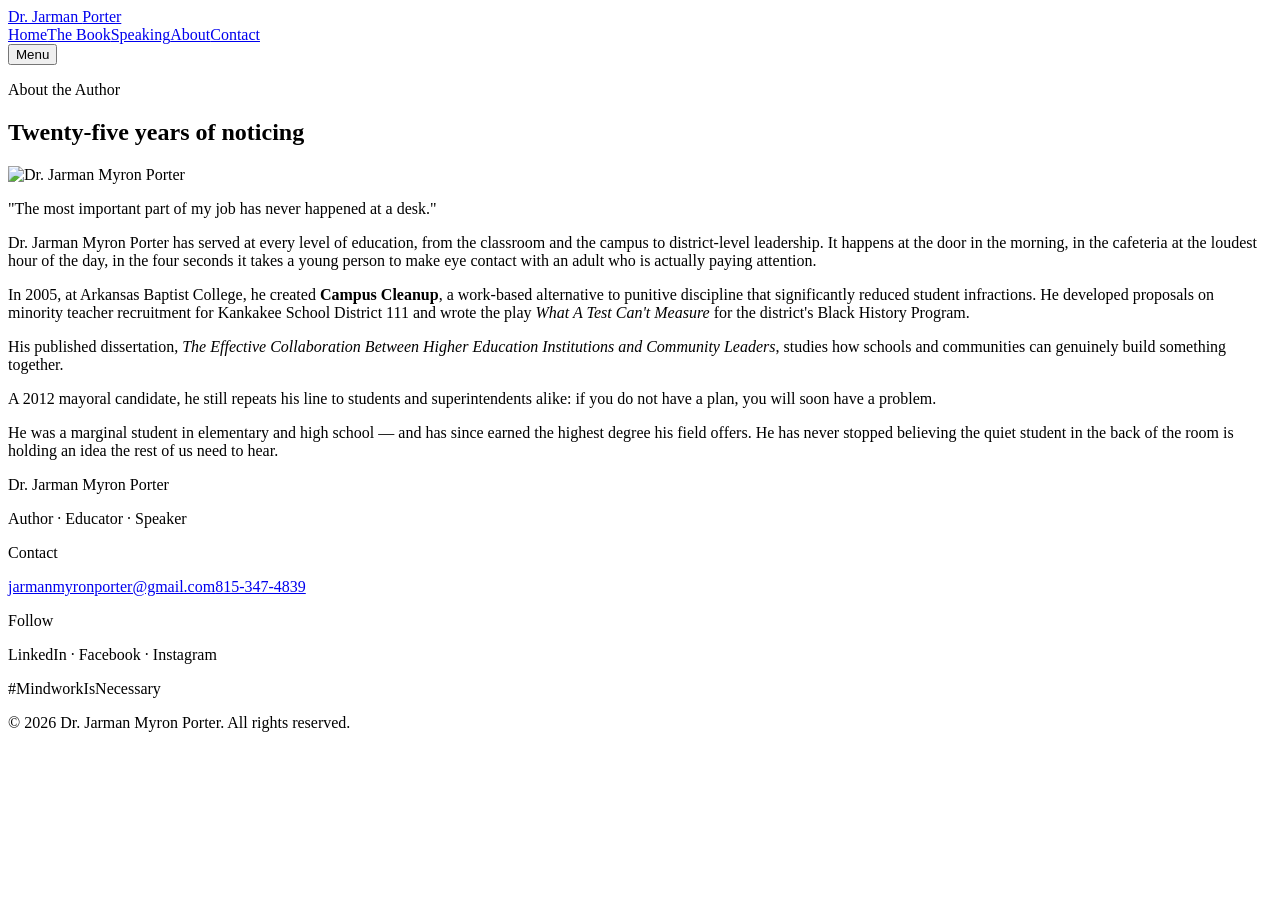
==== about.html @ 69972f3a "Add files via upload" ====
<!DOCTYPE html><html lang="en"><head><meta charSet="utf-8"/><meta name="viewport" content="width=device-width, initial-scale=1"/><link rel="stylesheet" href="assets/styles.css" data-precedence="default"/><link rel="stylesheet" href="assets/styles.css" data-tanstack-router-dev-styles="true" data-precedence="default"/><title>About Dr. Jarman Myron Porter — Educator &amp; Author</title><meta name="author" content="Dr. Jarman Myron Porter"/><meta property="og:type" content="website"/><meta name="twitter:card" content="summary_large_image"/><meta name="description" content="Twenty-five years inside schools, from the classroom to district leadership."/><meta property="og:title" content="About Dr. Jarman Myron Porter"/><meta property="og:description" content="Twenty-five years inside schools, noticing what matters."/><link rel="icon" href="assets/favicon.ico" type="image/x-icon"/></head><body><header class="sticky top-0 z-50 border-b bg-background/90 backdrop-blur"><div class="mx-auto flex max-w-6xl items-center justify-between px-6 py-4"><a class="font-display text-2xl text-royal-deep" href="index.html">Dr. Jarman <span class="text-primary">Porter</span></a><nav class="hidden gap-8 md:flex"><a class="text-xs uppercase tracking-[0.2em] text-muted-foreground hover:text-primary" href="index.html">Home</a><a class="text-xs uppercase tracking-[0.2em] text-muted-foreground hover:text-primary" href="book.html">The Book</a><a class="text-xs uppercase tracking-[0.2em] text-muted-foreground hover:text-primary" href="speaking.html">Speaking</a><a class="text-xs uppercase tracking-[0.2em] text-muted-foreground hover:text-primary text-primary" href="about.html" data-status="active" aria-current="page">About</a><a class="text-xs uppercase tracking-[0.2em] text-muted-foreground hover:text-primary" href="contact.html">Contact</a></nav><button class="md:hidden text-xs uppercase tracking-[0.2em] text-primary" aria-label="Menu">Menu</button></div></header><main><section class="royal-panel"><div class="mx-auto max-w-4xl px-6 py-20 text-center md:py-28"><p class="eyebrow">About the Author</p><h1 class="mt-5 text-5xl leading-tight md:text-6xl">Twenty-five years of noticing</h1><div class="gold-rule mx-auto mt-8"></div></div></section><div class="mx-auto max-w-3xl px-6 pt-20"><img src="assets/dr-jarman-porter-portrait.jpg" alt="Dr. Jarman Myron Porter" width="480" height="400" loading="lazy" class="mx-auto w-full max-w-md shadow-xl"/></div><article class="mx-auto max-w-3xl space-y-6 px-6 py-16 text-lg leading-relaxed text-muted-foreground"><p class="font-display text-3xl leading-snug text-royal-deep">&quot;The most important part of my job has never happened at a desk.&quot;</p><p>Dr. Jarman Myron Porter has served at every level of education, from the classroom and the campus to district-level leadership. It happens at the door in the morning, in the cafeteria at the loudest hour of the day, in the four seconds it takes a young person to make eye contact with an adult who is actually paying attention.</p><p>In 2005, at Arkansas Baptist College, he created <strong class="text-royal-deep font-medium">Campus Cleanup</strong>, a work-based alternative to punitive discipline that significantly reduced student infractions. He developed proposals on minority teacher recruitment for Kankakee School District 111 and wrote the play <em>What A Test Can&#x27;t Measure</em> for the district&#x27;s Black History Program.</p><p>His published dissertation, <em>The Effective Collaboration Between Higher Education Institutions and Community Leaders</em>, studies how schools and communities can genuinely build something together.</p><p>A 2012 mayoral candidate, he still repeats his line to students and superintendents alike: <span class="text-primary">if you do not have a plan, you will soon have a problem.</span></p><p>He was a marginal student in elementary and high school — and has since earned the highest degree his field offers. He has never stopped believing the quiet student in the back of the room is holding an idea the rest of us need to hear.</p></article></main><footer class="royal-panel"><div class="mx-auto grid max-w-6xl gap-8 px-6 py-14 md:grid-cols-3"><div><p class="font-display text-2xl">Dr. Jarman Myron Porter</p><p class="mt-2 text-sm opacity-75">Author · Educator · Speaker</p></div><div class="text-sm opacity-85 space-y-1"><p class="eyebrow mb-3">Contact</p><a href="mailto:jarmanmyronporter@gmail.com" class="block hover:text-gold">jarmanmyronporter@gmail.com</a><a href="tel:8153474839" class="block hover:text-gold">815-347-4839</a></div><div class="text-sm opacity-85 space-y-1"><p class="eyebrow mb-3">Follow</p><p>LinkedIn · Facebook · Instagram</p><p class="opacity-70">#MindworkIsNecessary</p></div></div><p class="border-t border-primary-foreground/15 py-5 text-center text-xs opacity-60">© 2026 Dr. Jarman Myron Porter. All rights reserved.</p></footer></body></html>
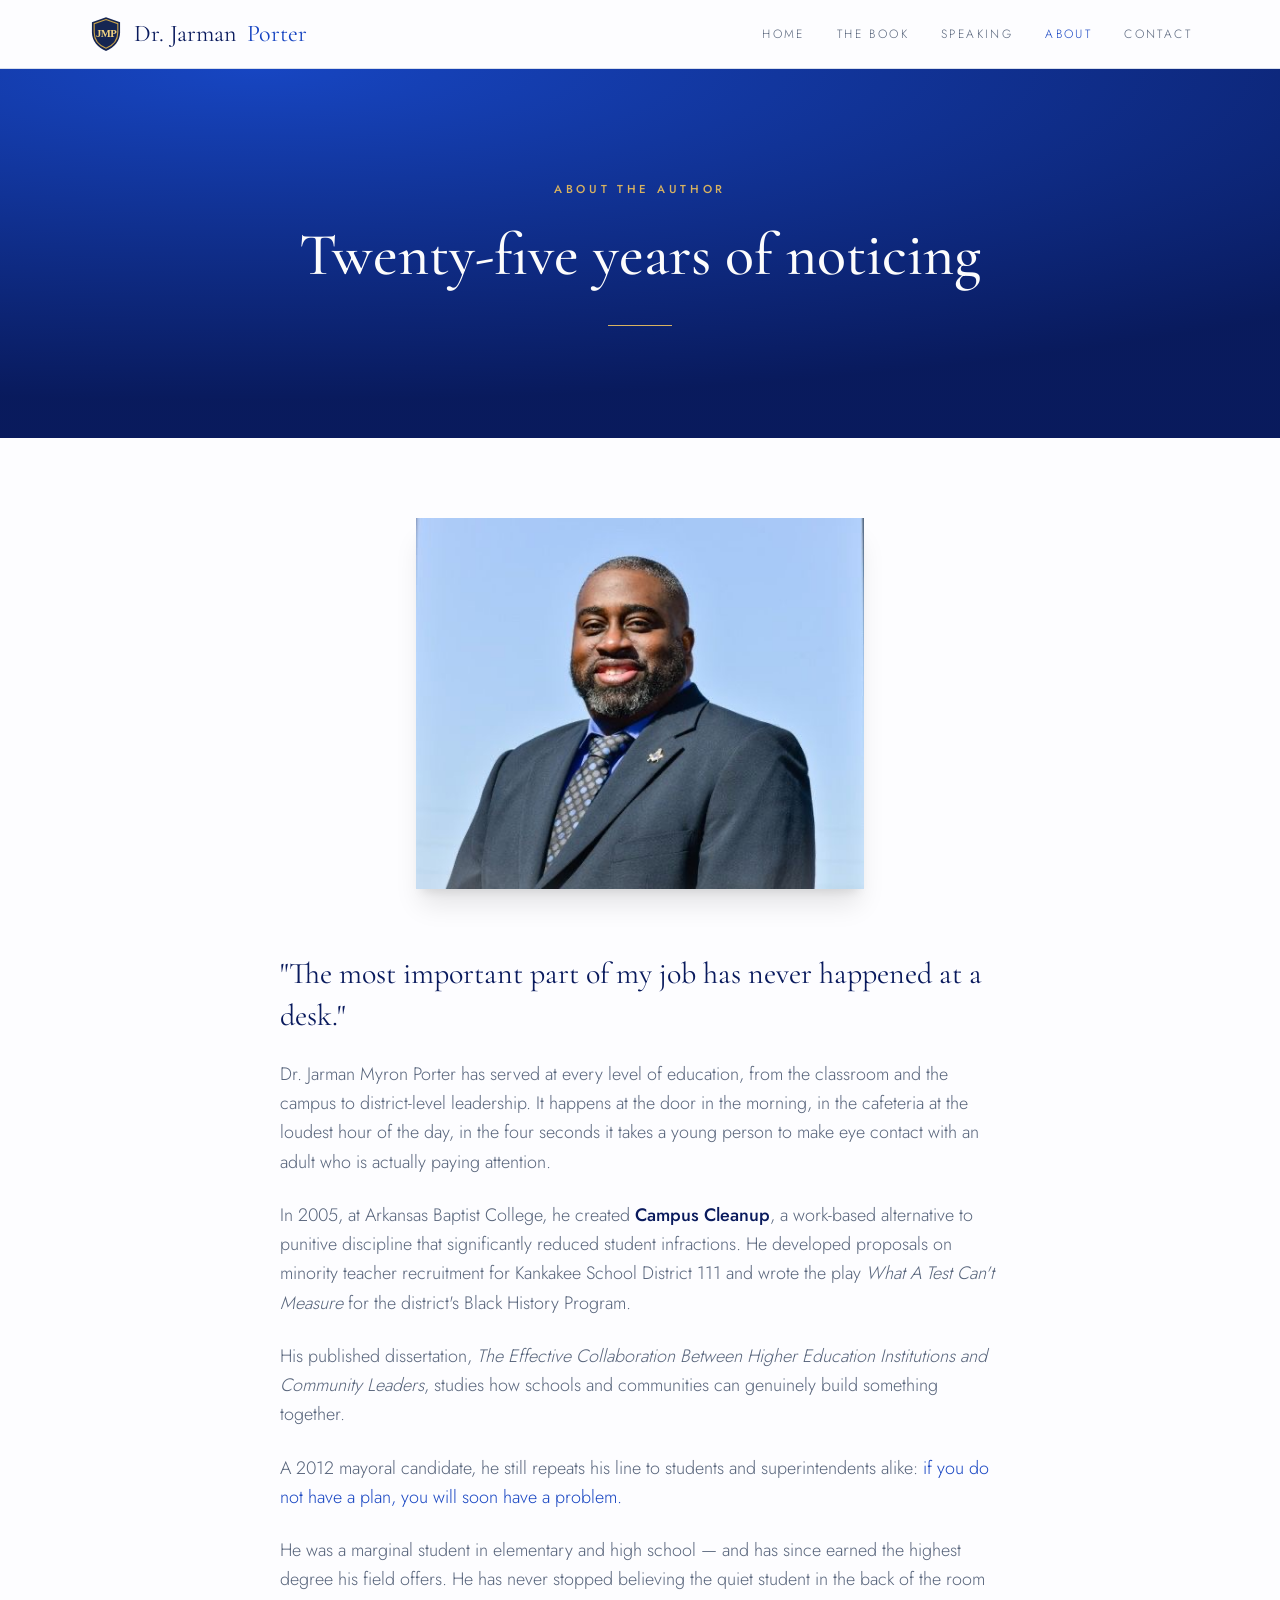
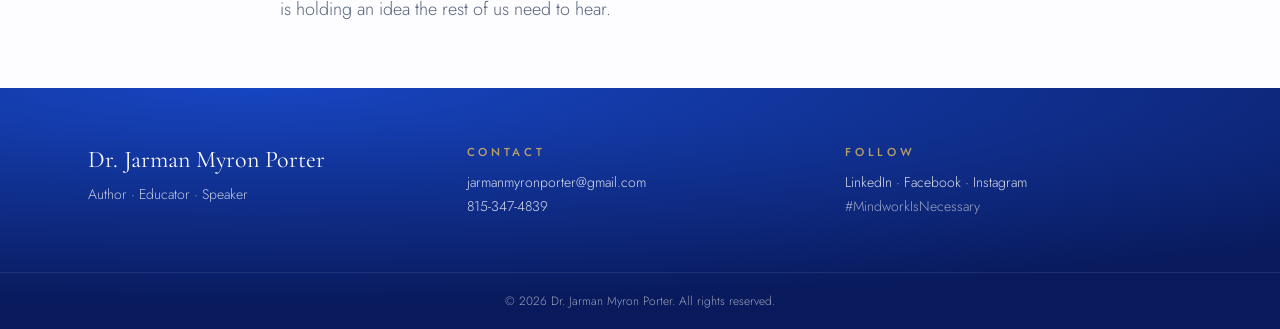
==== commit ed30ef8c: "Replace Lovable branding with custom logo" ====
--- a/about.html
+++ b/about.html
@@ -1 +1 @@
-<!DOCTYPE html><html lang="en"><head><meta charSet="utf-8"/><meta name="viewport" content="width=device-width, initial-scale=1"/><link rel="stylesheet" href="assets/styles.css" data-precedence="default"/><link rel="stylesheet" href="assets/styles.css" data-tanstack-router-dev-styles="true" data-precedence="default"/><title>About Dr. Jarman Myron Porter — Educator &amp; Author</title><meta name="author" content="Dr. Jarman Myron Porter"/><meta property="og:type" content="website"/><meta name="twitter:card" content="summary_large_image"/><meta name="description" content="Twenty-five years inside schools, from the classroom to district leadership."/><meta property="og:title" content="About Dr. Jarman Myron Porter"/><meta property="og:description" content="Twenty-five years inside schools, noticing what matters."/><link rel="icon" href="assets/favicon.ico" type="image/x-icon"/></head><body><header class="sticky top-0 z-50 border-b bg-background/90 backdrop-blur"><div class="mx-auto flex max-w-6xl items-center justify-between px-6 py-4"><a class="font-display text-2xl text-royal-deep" href="index.html">Dr. Jarman <span class="text-primary">Porter</span></a><nav class="hidden gap-8 md:flex"><a class="text-xs uppercase tracking-[0.2em] text-muted-foreground hover:text-primary" href="index.html">Home</a><a class="text-xs uppercase tracking-[0.2em] text-muted-foreground hover:text-primary" href="book.html">The Book</a><a class="text-xs uppercase tracking-[0.2em] text-muted-foreground hover:text-primary" href="speaking.html">Speaking</a><a class="text-xs uppercase tracking-[0.2em] text-muted-foreground hover:text-primary text-primary" href="about.html" data-status="active" aria-current="page">About</a><a class="text-xs uppercase tracking-[0.2em] text-muted-foreground hover:text-primary" href="contact.html">Contact</a></nav><button class="md:hidden text-xs uppercase tracking-[0.2em] text-primary" aria-label="Menu">Menu</button></div></header><main><section class="royal-panel"><div class="mx-auto max-w-4xl px-6 py-20 text-center md:py-28"><p class="eyebrow">About the Author</p><h1 class="mt-5 text-5xl leading-tight md:text-6xl">Twenty-five years of noticing</h1><div class="gold-rule mx-auto mt-8"></div></div></section><div class="mx-auto max-w-3xl px-6 pt-20"><img src="assets/dr-jarman-porter-portrait.jpg" alt="Dr. Jarman Myron Porter" width="480" height="400" loading="lazy" class="mx-auto w-full max-w-md shadow-xl"/></div><article class="mx-auto max-w-3xl space-y-6 px-6 py-16 text-lg leading-relaxed text-muted-foreground"><p class="font-display text-3xl leading-snug text-royal-deep">&quot;The most important part of my job has never happened at a desk.&quot;</p><p>Dr. Jarman Myron Porter has served at every level of education, from the classroom and the campus to district-level leadership. It happens at the door in the morning, in the cafeteria at the loudest hour of the day, in the four seconds it takes a young person to make eye contact with an adult who is actually paying attention.</p><p>In 2005, at Arkansas Baptist College, he created <strong class="text-royal-deep font-medium">Campus Cleanup</strong>, a work-based alternative to punitive discipline that significantly reduced student infractions. He developed proposals on minority teacher recruitment for Kankakee School District 111 and wrote the play <em>What A Test Can&#x27;t Measure</em> for the district&#x27;s Black History Program.</p><p>His published dissertation, <em>The Effective Collaboration Between Higher Education Institutions and Community Leaders</em>, studies how schools and communities can genuinely build something together.</p><p>A 2012 mayoral candidate, he still repeats his line to students and superintendents alike: <span class="text-primary">if you do not have a plan, you will soon have a problem.</span></p><p>He was a marginal student in elementary and high school — and has since earned the highest degree his field offers. He has never stopped believing the quiet student in the back of the room is holding an idea the rest of us need to hear.</p></article></main><footer class="royal-panel"><div class="mx-auto grid max-w-6xl gap-8 px-6 py-14 md:grid-cols-3"><div><p class="font-display text-2xl">Dr. Jarman Myron Porter</p><p class="mt-2 text-sm opacity-75">Author · Educator · Speaker</p></div><div class="text-sm opacity-85 space-y-1"><p class="eyebrow mb-3">Contact</p><a href="mailto:jarmanmyronporter@gmail.com" class="block hover:text-gold">jarmanmyronporter@gmail.com</a><a href="tel:8153474839" class="block hover:text-gold">815-347-4839</a></div><div class="text-sm opacity-85 space-y-1"><p class="eyebrow mb-3">Follow</p><p>LinkedIn · Facebook · Instagram</p><p class="opacity-70">#MindworkIsNecessary</p></div></div><p class="border-t border-primary-foreground/15 py-5 text-center text-xs opacity-60">© 2026 Dr. Jarman Myron Porter. All rights reserved.</p></footer></body></html>+<!DOCTYPE html><html lang="en"><head><meta charSet="utf-8"/><meta name="viewport" content="width=device-width, initial-scale=1"/><link rel="stylesheet" href="assets/styles.css" data-precedence="default"/><link rel="stylesheet" href="assets/styles.css" data-tanstack-router-dev-styles="true" data-precedence="default"/><title>About Dr. Jarman Myron Porter — Educator &amp; Author</title><meta name="author" content="Dr. Jarman Myron Porter"/><meta property="og:type" content="website"/><meta name="twitter:card" content="summary_large_image"/><meta name="description" content="Twenty-five years inside schools, from the classroom to district leadership."/><meta property="og:title" content="About Dr. Jarman Myron Porter"/><meta property="og:description" content="Twenty-five years inside schools, noticing what matters."/><link rel="icon" href="assets/logo.svg" type="image/svg+xml"/></head><body><header class="sticky top-0 z-50 border-b bg-background/90 backdrop-blur"><div class="mx-auto flex max-w-6xl items-center justify-between px-6 py-4"><a class="site-brand font-display text-2xl text-royal-deep" href="index.html"><img class="site-brand__mark" src="assets/logo.svg" alt="" width="36" height="36"/>Dr. Jarman <span class="text-primary">Porter</span></a><nav class="hidden gap-8 md:flex"><a class="text-xs uppercase tracking-[0.2em] text-muted-foreground hover:text-primary" href="index.html">Home</a><a class="text-xs uppercase tracking-[0.2em] text-muted-foreground hover:text-primary" href="book.html">The Book</a><a class="text-xs uppercase tracking-[0.2em] text-muted-foreground hover:text-primary" href="speaking.html">Speaking</a><a class="text-xs uppercase tracking-[0.2em] text-muted-foreground hover:text-primary text-primary" href="about.html" data-status="active" aria-current="page">About</a><a class="text-xs uppercase tracking-[0.2em] text-muted-foreground hover:text-primary" href="contact.html">Contact</a></nav><button class="md:hidden text-xs uppercase tracking-[0.2em] text-primary" aria-label="Menu">Menu</button></div></header><main><section class="royal-panel"><div class="mx-auto max-w-4xl px-6 py-20 text-center md:py-28"><p class="eyebrow">About the Author</p><h1 class="mt-5 text-5xl leading-tight md:text-6xl">Twenty-five years of noticing</h1><div class="gold-rule mx-auto mt-8"></div></div></section><div class="mx-auto max-w-3xl px-6 pt-20"><img src="assets/dr-jarman-porter-portrait.jpg" alt="Dr. Jarman Myron Porter" width="480" height="400" loading="lazy" class="mx-auto w-full max-w-md shadow-xl"/></div><article class="mx-auto max-w-3xl space-y-6 px-6 py-16 text-lg leading-relaxed text-muted-foreground"><p class="font-display text-3xl leading-snug text-royal-deep">&quot;The most important part of my job has never happened at a desk.&quot;</p><p>Dr. Jarman Myron Porter has served at every level of education, from the classroom and the campus to district-level leadership. It happens at the door in the morning, in the cafeteria at the loudest hour of the day, in the four seconds it takes a young person to make eye contact with an adult who is actually paying attention.</p><p>In 2005, at Arkansas Baptist College, he created <strong class="text-royal-deep font-medium">Campus Cleanup</strong>, a work-based alternative to punitive discipline that significantly reduced student infractions. He developed proposals on minority teacher recruitment for Kankakee School District 111 and wrote the play <em>What A Test Can&#x27;t Measure</em> for the district&#x27;s Black History Program.</p><p>His published dissertation, <em>The Effective Collaboration Between Higher Education Institutions and Community Leaders</em>, studies how schools and communities can genuinely build something together.</p><p>A 2012 mayoral candidate, he still repeats his line to students and superintendents alike: <span class="text-primary">if you do not have a plan, you will soon have a problem.</span></p><p>He was a marginal student in elementary and high school — and has since earned the highest degree his field offers. He has never stopped believing the quiet student in the back of the room is holding an idea the rest of us need to hear.</p></article></main><footer class="royal-panel"><div class="mx-auto grid max-w-6xl gap-8 px-6 py-14 md:grid-cols-3"><div><p class="font-display text-2xl">Dr. Jarman Myron Porter</p><p class="mt-2 text-sm opacity-75">Author · Educator · Speaker</p></div><div class="text-sm opacity-85 space-y-1"><p class="eyebrow mb-3">Contact</p><a href="mailto:jarmanmyronporter@gmail.com" class="block hover:text-gold">jarmanmyronporter@gmail.com</a><a href="tel:8153474839" class="block hover:text-gold">815-347-4839</a></div><div class="text-sm opacity-85 space-y-1"><p class="eyebrow mb-3">Follow</p><p>LinkedIn · Facebook · Instagram</p><p class="opacity-70">#MindworkIsNecessary</p></div></div><p class="border-t border-primary-foreground/15 py-5 text-center text-xs opacity-60">© 2026 Dr. Jarman Myron Porter. All rights reserved.</p></footer></body></html>
--- a/assets/styles.css
+++ b/assets/styles.css
@@ -0,0 +1,4048 @@
+@font-face {
+  font-family: 'Cormorant Garamond';
+  font-style: italic;
+  font-weight: 400;
+  font-display: swap;
+  src: url(fonts/font-1.woff2) format('woff2');
+  unicode-range: U+0000-00FF, U+0131, U+0152-0153, U+02BB-02BC, U+02C6, U+02DA, U+02DC, U+0304, U+0308, U+0329, U+2000-206F, U+20AC, U+2122, U+2191, U+2193, U+2212, U+2215, U+FEFF, U+FFFD;
+}
+@font-face {
+  font-family: 'Cormorant Garamond';
+  font-style: normal;
+  font-weight: 400;
+  font-display: swap;
+  src: url(fonts/font-2.woff2) format('woff2');
+  unicode-range: U+0000-00FF, U+0131, U+0152-0153, U+02BB-02BC, U+02C6, U+02DA, U+02DC, U+0304, U+0308, U+0329, U+2000-206F, U+20AC, U+2122, U+2191, U+2193, U+2212, U+2215, U+FEFF, U+FFFD;
+}
+@font-face {
+  font-family: 'Cormorant Garamond';
+  font-style: normal;
+  font-weight: 500;
+  font-display: swap;
+  src: url(fonts/font-3.woff2) format('woff2');
+  unicode-range: U+0000-00FF, U+0131, U+0152-0153, U+02BB-02BC, U+02C6, U+02DA, U+02DC, U+0304, U+0308, U+0329, U+2000-206F, U+20AC, U+2122, U+2191, U+2193, U+2212, U+2215, U+FEFF, U+FFFD;
+}
+@font-face {
+  font-family: 'Jost';
+  font-style: normal;
+  font-weight: 300;
+  font-display: swap;
+  src: url(fonts/font-4.woff2) format('woff2');
+  unicode-range: U+0000-00FF, U+0131, U+0152-0153, U+02BB-02BC, U+02C6, U+02DA, U+02DC, U+0304, U+0308, U+0329, U+2000-206F, U+20AC, U+2122, U+2191, U+2193, U+2212, U+2215, U+FEFF, U+FFFD;
+}
+@font-face {
+  font-family: 'Jost';
+  font-style: normal;
+  font-weight: 400;
+  font-display: swap;
+  src: url(fonts/font-5.woff2) format('woff2');
+  unicode-range: U+0000-00FF, U+0131, U+0152-0153, U+02BB-02BC, U+02C6, U+02DA, U+02DC, U+0304, U+0308, U+0329, U+2000-206F, U+20AC, U+2122, U+2191, U+2193, U+2212, U+2215, U+FEFF, U+FFFD;
+}
+@font-face {
+  font-family: 'Jost';
+  font-style: normal;
+  font-weight: 500;
+  font-display: swap;
+  src: url(fonts/font-6.woff2) format('woff2');
+  unicode-range: U+0000-00FF, U+0131, U+0152-0153, U+02BB-02BC, U+02C6, U+02DA, U+02DC, U+0304, U+0308, U+0329, U+2000-206F, U+20AC, U+2122, U+2191, U+2193, U+2212, U+2215, U+FEFF, U+FFFD;
+}
+/*! tailwindcss v4.3.3 | MIT License | https://tailwindcss.com */
+@layer properties {
+  @supports (((-webkit-hyphens: none)) and (not (margin-trim: inline))) or ((-moz-orient: inline) and (not (color: rgb(from red r g b)))) {
+    *, :before, :after, ::backdrop {
+      --tw-translate-x: 0;
+      --tw-translate-y: 0;
+      --tw-translate-z: 0;
+      --tw-rotate-x: initial;
+      --tw-rotate-y: initial;
+      --tw-rotate-z: initial;
+      --tw-skew-x: initial;
+      --tw-skew-y: initial;
+      --tw-space-y-reverse: 0;
+      --tw-space-x-reverse: 0;
+      --tw-border-style: solid;
+      --tw-leading: initial;
+      --tw-font-weight: initial;
+      --tw-tracking: initial;
+      --tw-ordinal: initial;
+      --tw-slashed-zero: initial;
+      --tw-numeric-figure: initial;
+      --tw-numeric-spacing: initial;
+      --tw-numeric-fraction: initial;
+      --tw-shadow: 0 0 #0000;
+      --tw-shadow-color: initial;
+      --tw-shadow-alpha: 100%;
+      --tw-inset-shadow: 0 0 #0000;
+      --tw-inset-shadow-color: initial;
+      --tw-inset-shadow-alpha: 100%;
+      --tw-ring-color: initial;
+      --tw-ring-shadow: 0 0 #0000;
+      --tw-inset-ring-color: initial;
+      --tw-inset-ring-shadow: 0 0 #0000;
+      --tw-ring-inset: initial;
+      --tw-ring-offset-width: 0px;
+      --tw-ring-offset-color: #fff;
+      --tw-ring-offset-shadow: 0 0 #0000;
+      --tw-outline-style: solid;
+      --tw-blur: initial;
+      --tw-brightness: initial;
+      --tw-contrast: initial;
+      --tw-grayscale: initial;
+      --tw-hue-rotate: initial;
+      --tw-invert: initial;
+      --tw-opacity: initial;
+      --tw-saturate: initial;
+      --tw-sepia: initial;
+      --tw-drop-shadow: initial;
+      --tw-drop-shadow-color: initial;
+      --tw-drop-shadow-alpha: 100%;
+      --tw-drop-shadow-size: initial;
+      --tw-backdrop-blur: initial;
+      --tw-backdrop-brightness: initial;
+      --tw-backdrop-contrast: initial;
+      --tw-backdrop-grayscale: initial;
+      --tw-backdrop-hue-rotate: initial;
+      --tw-backdrop-invert: initial;
+      --tw-backdrop-opacity: initial;
+      --tw-backdrop-saturate: initial;
+      --tw-backdrop-sepia: initial;
+      --tw-duration: initial;
+      --tw-ease: initial;
+      --tw-content: "";
+      --tw-animation-delay: 0s;
+      --tw-animation-direction: normal;
+      --tw-animation-duration: initial;
+      --tw-animation-fill-mode: none;
+      --tw-animation-iteration-count: 1;
+      --tw-enter-blur: 0;
+      --tw-enter-opacity: 1;
+      --tw-enter-rotate: 0;
+      --tw-enter-scale: 1;
+      --tw-enter-translate-x: 0;
+      --tw-enter-translate-y: 0;
+      --tw-exit-blur: 0;
+      --tw-exit-opacity: 1;
+      --tw-exit-rotate: 0;
+      --tw-exit-scale: 1;
+      --tw-exit-translate-x: 0;
+      --tw-exit-translate-y: 0;
+    }
+  }
+}
+
+@layer theme {
+  :root, :host {
+    --font-sans: "Jost", system-ui, sans-serif;
+    --font-mono: ui-monospace, SFMono-Regular, Menlo, Monaco, Consolas, "Liberation Mono",
+      "Courier New", monospace;
+    --color-black: #000;
+    --spacing: .25rem;
+    --container-sm: 24rem;
+    --container-md: 28rem;
+    --container-lg: 32rem;
+    --container-2xl: 42rem;
+    --container-3xl: 48rem;
+    --container-4xl: 56rem;
+    --container-5xl: 64rem;
+    --container-6xl: 72rem;
+    --text-xs: .75rem;
+    --text-xs--line-height: calc(1 / .75);
+    --text-sm: .875rem;
+    --text-sm--line-height: calc(1.25 / .875);
+    --text-base: 1rem;
+    --text-base--line-height: calc(1.5 / 1);
+    --text-lg: 1.125rem;
+    --text-lg--line-height: calc(1.75 / 1.125);
+    --text-xl: 1.25rem;
+    --text-xl--line-height: calc(1.75 / 1.25);
+    --text-2xl: 1.5rem;
+    --text-2xl--line-height: calc(2 / 1.5);
+    --text-3xl: 1.875rem;
+    --text-3xl--line-height: calc(2.25 / 1.875);
+    --text-4xl: 2.25rem;
+    --text-4xl--line-height: calc(2.5 / 2.25);
+    --text-5xl: 3rem;
+    --text-5xl--line-height: 1;
+    --text-6xl: 3.75rem;
+    --text-6xl--line-height: 1;
+    --text-7xl: 4.5rem;
+    --text-7xl--line-height: 1;
+    --font-weight-normal: 400;
+    --font-weight-medium: 500;
+    --font-weight-semibold: 600;
+    --font-weight-bold: 700;
+    --tracking-tight: -.025em;
+    --tracking-widest: .1em;
+    --leading-tight: 1.25;
+    --leading-snug: 1.375;
+    --leading-relaxed: 1.625;
+    --radius-xl: .75rem;
+    --ease-in-out: cubic-bezier(.4, 0, .2, 1);
+    --animate-pulse: pulse 2s cubic-bezier(.4, 0, .6, 1) infinite;
+    --aspect-video: 16 / 9;
+    --default-transition-duration: .15s;
+    --default-transition-timing-function: cubic-bezier(.4, 0, .2, 1);
+    --default-font-family: "Jost", system-ui, sans-serif;
+    --default-mono-font-family: var(--font-mono);
+    --font-display: "Cormorant Garamond", Georgia, serif;
+    --color-background: var(--background);
+    --color-foreground: var(--foreground);
+    --color-border: var(--border);
+  }
+}
+
+@layer base {
+  *, :after, :before, ::backdrop {
+    box-sizing: border-box;
+    border: 0 solid;
+    margin: 0;
+    padding: 0;
+  }
+
+  ::file-selector-button {
+    box-sizing: border-box;
+    border: 0 solid;
+    margin: 0;
+    padding: 0;
+  }
+
+  html, :host {
+    -webkit-text-size-adjust: 100%;
+    tab-size: 4;
+    line-height: 1.5;
+    font-family: var(--default-font-family, -apple-system, BlinkMacSystemFont, "Segoe UI", Roboto, "Helvetica Neue", "Noto Sans", Arial, sans-serif, "Apple Color Emoji", "Segoe UI Emoji", "Segoe UI Symbol", "Noto Color Emoji");
+    font-feature-settings: var(--default-font-feature-settings, normal);
+    font-variation-settings: var(--default-font-variation-settings, normal);
+    -webkit-tap-highlight-color: transparent;
+  }
+
+  hr {
+    height: 0;
+    color: inherit;
+    border-top-width: 1px;
+  }
+
+  abbr:where([title]) {
+    -webkit-text-decoration: underline dotted;
+    text-decoration: underline dotted;
+  }
+
+  h1, h2, h3, h4, h5, h6 {
+    font-size: inherit;
+    font-weight: inherit;
+  }
+
+  a {
+    color: inherit;
+    -webkit-text-decoration: inherit;
+    -webkit-text-decoration: inherit;
+    text-decoration: inherit;
+  }
+
+  b, strong {
+    font-weight: bolder;
+  }
+
+  code, kbd, samp, pre {
+    font-family: var(--default-mono-font-family, ui-monospace, SFMono-Regular, Menlo, Monaco, Consolas, "Liberation Mono", "Courier New", monospace);
+    font-feature-settings: var(--default-mono-font-feature-settings, normal);
+    font-variation-settings: var(--default-mono-font-variation-settings, normal);
+    font-size: 1em;
+  }
+
+  small {
+    font-size: 80%;
+  }
+
+  sub, sup {
+    vertical-align: baseline;
+    font-size: 75%;
+    line-height: 0;
+    position: relative;
+  }
+
+  sub {
+    bottom: -.25em;
+  }
+
+  sup {
+    top: -.5em;
+  }
+
+  table {
+    text-indent: 0;
+    border-color: inherit;
+    border-collapse: collapse;
+  }
+
+  :-moz-focusring:where(:not(iframe)) {
+    outline: auto;
+  }
+
+  progress {
+    vertical-align: baseline;
+  }
+
+  summary {
+    display: list-item;
+  }
+
+  ol, ul, menu {
+    list-style: none;
+  }
+
+  img, svg, video, canvas, audio, iframe, embed, object {
+    vertical-align: middle;
+    display: block;
+  }
+
+  img, video {
+    max-width: 100%;
+    height: auto;
+  }
+
+  button, input, select, optgroup, textarea {
+    font: inherit;
+    font-feature-settings: inherit;
+    font-variation-settings: inherit;
+    letter-spacing: inherit;
+    color: inherit;
+    opacity: 1;
+    background-color: #0000;
+    border-radius: 0;
+  }
+
+  ::file-selector-button {
+    font: inherit;
+    font-feature-settings: inherit;
+    font-variation-settings: inherit;
+    letter-spacing: inherit;
+    color: inherit;
+    opacity: 1;
+    background-color: #0000;
+    border-radius: 0;
+  }
+
+  :where(select:is([multiple], [size])) optgroup {
+    font-weight: bolder;
+  }
+
+  :where(select:is([multiple], [size])) optgroup option {
+    padding-inline-start: 20px;
+  }
+
+  ::file-selector-button {
+    margin-inline-end: 4px;
+  }
+
+  ::placeholder {
+    opacity: 1;
+  }
+
+  @supports (not ((-webkit-appearance: -apple-pay-button))) or (contain-intrinsic-size: 1px) {
+    ::placeholder {
+      color: currentColor;
+    }
+
+    @supports (color: color-mix(in lab, red, red)) {
+      ::placeholder {
+        color: color-mix(in oklab, currentcolor 50%, transparent);
+      }
+    }
+  }
+
+  textarea {
+    resize: vertical;
+  }
+
+  ::-webkit-search-decoration {
+    -webkit-appearance: none;
+  }
+
+  ::-webkit-date-and-time-value {
+    min-height: 1lh;
+    text-align: inherit;
+  }
+
+  ::-webkit-datetime-edit {
+    display: inline-flex;
+  }
+
+  ::-webkit-datetime-edit-fields-wrapper {
+    padding: 0;
+  }
+
+  ::-webkit-datetime-edit {
+    padding-block: 0;
+  }
+
+  ::-webkit-datetime-edit-year-field {
+    padding-block: 0;
+  }
+
+  ::-webkit-datetime-edit-month-field {
+    padding-block: 0;
+  }
+
+  ::-webkit-datetime-edit-day-field {
+    padding-block: 0;
+  }
+
+  ::-webkit-datetime-edit-hour-field {
+    padding-block: 0;
+  }
+
+  ::-webkit-datetime-edit-minute-field {
+    padding-block: 0;
+  }
+
+  ::-webkit-datetime-edit-second-field {
+    padding-block: 0;
+  }
+
+  ::-webkit-datetime-edit-millisecond-field {
+    padding-block: 0;
+  }
+
+  ::-webkit-datetime-edit-meridiem-field {
+    padding-block: 0;
+  }
+
+  ::-webkit-calendar-picker-indicator {
+    line-height: 1;
+  }
+
+  :-moz-ui-invalid {
+    box-shadow: none;
+  }
+
+  button, input:where([type="button"], [type="reset"], [type="submit"]) {
+    appearance: button;
+  }
+
+  ::file-selector-button {
+    appearance: button;
+  }
+
+  ::-webkit-inner-spin-button {
+    height: auto;
+  }
+
+  ::-webkit-outer-spin-button {
+    height: auto;
+  }
+
+  [hidden]:where(:not([hidden="until-found"])) {
+    display: none !important;
+  }
+
+  * {
+    border-color: var(--color-border);
+  }
+
+  body {
+    background-color: var(--color-background);
+    color: var(--color-foreground);
+    font-family: var(--font-sans);
+    font-weight: 300;
+  }
+
+  h1, h2, h3 {
+    font-family: var(--font-display);
+    font-weight: 500;
+  }
+}
+
+@layer components;
+
+@layer utilities {
+  .pointer-events-none {
+    pointer-events: none;
+  }
+
+  .invisible {
+    visibility: hidden;
+  }
+
+  .sr-only {
+    clip-path: inset(50%);
+    white-space: nowrap;
+    border-width: 0;
+    width: 1px;
+    height: 1px;
+    margin: -1px;
+    padding: 0;
+    position: absolute;
+    overflow: hidden;
+  }
+
+  .absolute {
+    position: absolute;
+  }
+
+  .fixed {
+    position: fixed;
+  }
+
+  .relative {
+    position: relative;
+  }
+
+  .sticky {
+    position: sticky;
+  }
+
+  .inset-0 {
+    inset: 0;
+  }
+
+  .inset-x-0 {
+    inset-inline: 0;
+  }
+
+  .inset-y-0 {
+    inset-block: 0;
+  }
+
+  .-top-12 {
+    top: calc(var(--spacing) * -12);
+  }
+
+  .top-0 {
+    top: 0;
+  }
+
+  .top-1\.5 {
+    top: calc(var(--spacing) * 1.5);
+  }
+
+  .top-1\/2 {
+    top: 50%;
+  }
+
+  .top-3\.5 {
+    top: calc(var(--spacing) * 3.5);
+  }
+
+  .top-4 {
+    top: calc(var(--spacing) * 4);
+  }
+
+  .top-\[1px\] {
+    top: 1px;
+  }
+
+  .top-\[50\%\] {
+    top: 50%;
+  }
+
+  .top-\[60\%\] {
+    top: 60%;
+  }
+
+  .top-full {
+    top: 100%;
+  }
+
+  .-right-12 {
+    right: calc(var(--spacing) * -12);
+  }
+
+  .right-0 {
+    right: 0;
+  }
+
+  .right-1 {
+    right: var(--spacing);
+  }
+
+  .right-2 {
+    right: calc(var(--spacing) * 2);
+  }
+
+  .right-3 {
+    right: calc(var(--spacing) * 3);
+  }
+
+  .right-4 {
+    right: calc(var(--spacing) * 4);
+  }
+
+  .-bottom-12 {
+    bottom: calc(var(--spacing) * -12);
+  }
+
+  .bottom-0 {
+    bottom: 0;
+  }
+
+  .-left-12 {
+    left: calc(var(--spacing) * -12);
+  }
+
+  .left-0 {
+    left: 0;
+  }
+
+  .left-1\/2 {
+    left: 50%;
+  }
+
+  .left-2 {
+    left: calc(var(--spacing) * 2);
+  }
+
+  .left-\[50\%\] {
+    left: 50%;
+  }
+
+  .z-10 {
+    z-index: 10;
+  }
+
+  .z-20 {
+    z-index: 20;
+  }
+
+  .z-50 {
+    z-index: 50;
+  }
+
+  .z-\[1\] {
+    z-index: 1;
+  }
+
+  .-mx-1 {
+    margin-inline: calc(var(--spacing) * -1);
+  }
+
+  .mx-2 {
+    margin-inline: calc(var(--spacing) * 2);
+  }
+
+  .mx-3\.5 {
+    margin-inline: calc(var(--spacing) * 3.5);
+  }
+
+  .mx-auto {
+    margin-inline: auto;
+  }
+
+  .my-0\.5 {
+    margin-block: calc(var(--spacing) * .5);
+  }
+
+  .my-1 {
+    margin-block: var(--spacing);
+  }
+
+  .-mt-4 {
+    margin-top: calc(var(--spacing) * -4);
+  }
+
+  .mt-1\.5 {
+    margin-top: calc(var(--spacing) * 1.5);
+  }
+
+  .mt-2 {
+    margin-top: calc(var(--spacing) * 2);
+  }
+
+  .mt-3 {
+    margin-top: calc(var(--spacing) * 3);
+  }
+
+  .mt-4 {
+    margin-top: calc(var(--spacing) * 4);
+  }
+
+  .mt-5 {
+    margin-top: calc(var(--spacing) * 5);
+  }
+
+  .mt-6 {
+    margin-top: calc(var(--spacing) * 6);
+  }
+
+  .mt-8 {
+    margin-top: calc(var(--spacing) * 8);
+  }
+
+  .mt-10 {
+    margin-top: calc(var(--spacing) * 10);
+  }
+
+  .mt-24 {
+    margin-top: calc(var(--spacing) * 24);
+  }
+
+  .mt-auto {
+    margin-top: auto;
+  }
+
+  .mr-2 {
+    margin-right: calc(var(--spacing) * 2);
+  }
+
+  .mb-1 {
+    margin-bottom: var(--spacing);
+  }
+
+  .mb-3 {
+    margin-bottom: calc(var(--spacing) * 3);
+  }
+
+  .-ml-4 {
+    margin-left: calc(var(--spacing) * -4);
+  }
+
+  .ml-1 {
+    margin-left: var(--spacing);
+  }
+
+  .ml-auto {
+    margin-left: auto;
+  }
+
+  .btn-lux {
+    letter-spacing: .25em;
+    text-transform: uppercase;
+    background: var(--gold);
+    color: var(--royal-deep);
+    align-items: center;
+    padding: .9rem 2rem;
+    font-size: .75rem;
+    font-weight: 500;
+    transition: transform .3s, box-shadow .3s;
+    display: inline-flex;
+  }
+
+  .btn-lux:hover {
+    box-shadow: 0 12px 30px -10px var(--gold);
+    transform: translateY(-2px);
+  }
+
+  .btn-outline-lux {
+    letter-spacing: .25em;
+    text-transform: uppercase;
+    border: 1px solid;
+    align-items: center;
+    padding: .9rem 2rem;
+    font-size: .75rem;
+    font-weight: 500;
+    transition: background .3s;
+    display: inline-flex;
+  }
+
+  .btn-outline-lux:hover {
+    background: currentColor;
+  }
+
+  @supports (color: color-mix(in lab, red, red)) {
+    .btn-outline-lux:hover {
+      background: color-mix(in oklab, currentColor 10%, transparent);
+    }
+  }
+
+  .block {
+    display: block;
+  }
+
+  .flex {
+    display: flex;
+  }
+
+  .grid {
+    display: grid;
+  }
+
+  .hidden {
+    display: none;
+  }
+
+  .inline-block {
+    display: inline-block;
+  }
+
+  .inline-flex {
+    display: inline-flex;
+  }
+
+  .table {
+    display: table;
+  }
+
+  .aspect-square {
+    aspect-ratio: 1;
+  }
+
+  .aspect-video {
+    aspect-ratio: var(--aspect-video);
+  }
+
+  .gold-rule {
+    background: var(--gold);
+    width: 4rem;
+    height: 1px;
+  }
+
+  .size-\(--cell-size\) {
+    width: var(--cell-size);
+    height: var(--cell-size);
+  }
+
+  .size-4 {
+    width: calc(var(--spacing) * 4);
+    height: calc(var(--spacing) * 4);
+  }
+
+  .h-\(--cell-size\) {
+    height: var(--cell-size);
+  }
+
+  .h-1\.5 {
+    height: calc(var(--spacing) * 1.5);
+  }
+
+  .h-2 {
+    height: calc(var(--spacing) * 2);
+  }
+
+  .h-2\.5 {
+    height: calc(var(--spacing) * 2.5);
+  }
+
+  .h-3 {
+    height: calc(var(--spacing) * 3);
+  }
+
+  .h-3\.5 {
+    height: calc(var(--spacing) * 3.5);
+  }
+
+  .h-4 {
+    height: calc(var(--spacing) * 4);
+  }
+
+  .h-5 {
+    height: calc(var(--spacing) * 5);
+  }
+
+  .h-7 {
+    height: calc(var(--spacing) * 7);
+  }
+
+  .h-8 {
+    height: calc(var(--spacing) * 8);
+  }
+
+  .h-9 {
+    height: calc(var(--spacing) * 9);
+  }
+
+  .h-10 {
+    height: calc(var(--spacing) * 10);
+  }
+
+  .h-12 {
+    height: calc(var(--spacing) * 12);
+  }
+
+  .h-\[1px\] {
+    height: 1px;
+  }
+
+  .h-\[var\(--radix-navigation-menu-viewport-height\)\] {
+    height: var(--radix-navigation-menu-viewport-height);
+  }
+
+  .h-\[var\(--radix-select-trigger-height\)\] {
+    height: var(--radix-select-trigger-height);
+  }
+
+  .h-auto {
+    height: auto;
+  }
+
+  .h-full {
+    height: 100%;
+  }
+
+  .h-px {
+    height: 1px;
+  }
+
+  .h-svh {
+    height: 100svh;
+  }
+
+  .max-h-\(--radix-context-menu-content-available-height\) {
+    max-height: var(--radix-context-menu-content-available-height);
+  }
+
+  .max-h-\(--radix-select-content-available-height\) {
+    max-height: var(--radix-select-content-available-height);
+  }
+
+  .max-h-\[300px\] {
+    max-height: 300px;
+  }
+
+  .max-h-\[var\(--radix-dropdown-menu-content-available-height\)\] {
+    max-height: var(--radix-dropdown-menu-content-available-height);
+  }
+
+  .min-h-0 {
+    min-height: 0;
+  }
+
+  .min-h-\[60px\] {
+    min-height: 60px;
+  }
+
+  .min-h-screen {
+    min-height: 100vh;
+  }
+
+  .min-h-svh {
+    min-height: 100svh;
+  }
+
+  .w-\(--cell-size\) {
+    width: var(--cell-size);
+  }
+
+  .w-\(--sidebar-width\) {
+    width: var(--sidebar-width);
+  }
+
+  .w-0 {
+    width: 0;
+  }
+
+  .w-1 {
+    width: var(--spacing);
+  }
+
+  .w-2 {
+    width: calc(var(--spacing) * 2);
+  }
+
+  .w-2\.5 {
+    width: calc(var(--spacing) * 2.5);
+  }
+
+  .w-3 {
+    width: calc(var(--spacing) * 3);
+  }
+
+  .w-3\.5 {
+    width: calc(var(--spacing) * 3.5);
+  }
+
+  .w-3\/4 {
+    width: 75%;
+  }
+
+  .w-4 {
+    width: calc(var(--spacing) * 4);
+  }
+
+  .w-5 {
+    width: calc(var(--spacing) * 5);
+  }
+
+  .w-7 {
+    width: calc(var(--spacing) * 7);
+  }
+
+  .w-8 {
+    width: calc(var(--spacing) * 8);
+  }
+
+  .w-9 {
+    width: calc(var(--spacing) * 9);
+  }
+
+  .w-10 {
+    width: calc(var(--spacing) * 10);
+  }
+
+  .w-64 {
+    width: calc(var(--spacing) * 64);
+  }
+
+  .w-72 {
+    width: calc(var(--spacing) * 72);
+  }
+
+  .w-\[1px\] {
+    width: 1px;
+  }
+
+  .w-\[100px\] {
+    width: 100px;
+  }
+
+  .w-auto {
+    width: auto;
+  }
+
+  .w-fit {
+    width: fit-content;
+  }
+
+  .w-full {
+    width: 100%;
+  }
+
+  .w-max {
+    width: max-content;
+  }
+
+  .w-px {
+    width: 1px;
+  }
+
+  .max-w-\(--skeleton-width\) {
+    max-width: var(--skeleton-width);
+  }
+
+  .max-w-2xl {
+    max-width: var(--container-2xl);
+  }
+
+  .max-w-3xl {
+    max-width: var(--container-3xl);
+  }
+
+  .max-w-4xl {
+    max-width: var(--container-4xl);
+  }
+
+  .max-w-5xl {
+    max-width: var(--container-5xl);
+  }
+
+  .max-w-6xl {
+    max-width: var(--container-6xl);
+  }
+
+  .max-w-lg {
+    max-width: var(--container-lg);
+  }
+
+  .max-w-max {
+    max-width: max-content;
+  }
+
+  .max-w-md {
+    max-width: var(--container-md);
+  }
+
+  .max-w-sm {
+    max-width: var(--container-sm);
+  }
+
+  .min-w-\(--cell-size\) {
+    min-width: var(--cell-size);
+  }
+
+  .min-w-0 {
+    min-width: 0;
+  }
+
+  .min-w-5 {
+    min-width: calc(var(--spacing) * 5);
+  }
+
+  .min-w-8 {
+    min-width: calc(var(--spacing) * 8);
+  }
+
+  .min-w-9 {
+    min-width: calc(var(--spacing) * 9);
+  }
+
+  .min-w-10 {
+    min-width: calc(var(--spacing) * 10);
+  }
+
+  .min-w-\[8rem\] {
+    min-width: 8rem;
+  }
+
+  .min-w-\[12rem\] {
+    min-width: 12rem;
+  }
+
+  .min-w-\[var\(--radix-select-trigger-width\)\] {
+    min-width: var(--radix-select-trigger-width);
+  }
+
+  .flex-1 {
+    flex: 1;
+  }
+
+  .shrink-0 {
+    flex-shrink: 0;
+  }
+
+  .grow {
+    flex-grow: 1;
+  }
+
+  .grow-0 {
+    flex-grow: 0;
+  }
+
+  .basis-full {
+    flex-basis: 100%;
+  }
+
+  .caption-bottom {
+    caption-side: bottom;
+  }
+
+  .border-collapse {
+    border-collapse: collapse;
+  }
+
+  .origin-\(--radix-context-menu-content-transform-origin\) {
+    transform-origin: var(--radix-context-menu-content-transform-origin);
+  }
+
+  .origin-\(--radix-dropdown-menu-content-transform-origin\) {
+    transform-origin: var(--radix-dropdown-menu-content-transform-origin);
+  }
+
+  .origin-\(--radix-hover-card-content-transform-origin\) {
+    transform-origin: var(--radix-hover-card-content-transform-origin);
+  }
+
+  .origin-\(--radix-menubar-content-transform-origin\) {
+    transform-origin: var(--radix-menubar-content-transform-origin);
+  }
+
+  .origin-\(--radix-popover-content-transform-origin\) {
+    transform-origin: var(--radix-popover-content-transform-origin);
+  }
+
+  .origin-\(--radix-select-content-transform-origin\) {
+    transform-origin: var(--radix-select-content-transform-origin);
+  }
+
+  .origin-\(--radix-tooltip-content-transform-origin\) {
+    transform-origin: var(--radix-tooltip-content-transform-origin);
+  }
+
+  .-translate-x-1\/2 {
+    --tw-translate-x: calc(calc(1 / 2 * 100%) * -1);
+    translate: var(--tw-translate-x) var(--tw-translate-y);
+  }
+
+  .-translate-x-px {
+    --tw-translate-x: -1px;
+    translate: var(--tw-translate-x) var(--tw-translate-y);
+  }
+
+  .translate-x-\[-50\%\] {
+    --tw-translate-x: -50%;
+    translate: var(--tw-translate-x) var(--tw-translate-y);
+  }
+
+  .translate-x-px {
+    --tw-translate-x: 1px;
+    translate: var(--tw-translate-x) var(--tw-translate-y);
+  }
+
+  .-translate-y-1\/2 {
+    --tw-translate-y: calc(calc(1 / 2 * 100%) * -1);
+    translate: var(--tw-translate-x) var(--tw-translate-y);
+  }
+
+  .translate-y-\[-50\%\] {
+    --tw-translate-y: -50%;
+    translate: var(--tw-translate-x) var(--tw-translate-y);
+  }
+
+  .rotate-45 {
+    rotate: 45deg;
+  }
+
+  .rotate-90 {
+    rotate: 90deg;
+  }
+
+  .transform {
+    transform: var(--tw-rotate-x, ) var(--tw-rotate-y, ) var(--tw-rotate-z, ) var(--tw-skew-x, ) var(--tw-skew-y, );
+  }
+
+  .animate-caret-blink {
+    animation: 1.25s ease-out infinite caret-blink;
+  }
+
+  .animate-in {
+    animation: enter var(--tw-animation-duration, var(--tw-duration, .15s))var(--tw-ease, ease)var(--tw-animation-delay, 0s)var(--tw-animation-iteration-count, 1)var(--tw-animation-direction, normal)var(--tw-animation-fill-mode, none);
+  }
+
+  .animate-pulse {
+    animation: var(--animate-pulse);
+  }
+
+  .cursor-default {
+    cursor: default;
+  }
+
+  .cursor-pointer {
+    cursor: pointer;
+  }
+
+  .touch-none {
+    touch-action: none;
+  }
+
+  .list-none {
+    list-style-type: none;
+  }
+
+  .flex-col {
+    flex-direction: column;
+  }
+
+  .flex-col-reverse {
+    flex-direction: column-reverse;
+  }
+
+  .flex-row {
+    flex-direction: row;
+  }
+
+  .flex-wrap {
+    flex-wrap: wrap;
+  }
+
+  .place-content-center {
+    place-content: center;
+  }
+
+  .items-center {
+    align-items: center;
+  }
+
+  .items-end {
+    align-items: flex-end;
+  }
+
+  .items-start {
+    align-items: flex-start;
+  }
+
+  .items-stretch {
+    align-items: stretch;
+  }
+
+  .justify-between {
+    justify-content: space-between;
+  }
+
+  .justify-center {
+    justify-content: center;
+  }
+
+  .gap-1 {
+    gap: var(--spacing);
+  }
+
+  .gap-1\.5 {
+    gap: calc(var(--spacing) * 1.5);
+  }
+
+  .gap-2 {
+    gap: calc(var(--spacing) * 2);
+  }
+
+  .gap-4 {
+    gap: calc(var(--spacing) * 4);
+  }
+
+  .gap-8 {
+    gap: calc(var(--spacing) * 8);
+  }
+
+  .gap-10 {
+    gap: calc(var(--spacing) * 10);
+  }
+
+  .gap-12 {
+    gap: calc(var(--spacing) * 12);
+  }
+
+  .gap-14 {
+    gap: calc(var(--spacing) * 14);
+  }
+
+  .gap-16 {
+    gap: calc(var(--spacing) * 16);
+  }
+
+  .gap-px {
+    gap: 1px;
+  }
+
+  :where(.space-y-1 > :not(:last-child)) {
+    --tw-space-y-reverse: 0;
+    margin-block-start: calc(var(--spacing) * var(--tw-space-y-reverse));
+    margin-block-end: calc(var(--spacing) * calc(1 - var(--tw-space-y-reverse)));
+  }
+
+  :where(.space-y-1\.5 > :not(:last-child)) {
+    --tw-space-y-reverse: 0;
+    margin-block-start: calc(calc(var(--spacing) * 1.5) * var(--tw-space-y-reverse));
+    margin-block-end: calc(calc(var(--spacing) * 1.5) * calc(1 - var(--tw-space-y-reverse)));
+  }
+
+  :where(.space-y-2 > :not(:last-child)) {
+    --tw-space-y-reverse: 0;
+    margin-block-start: calc(calc(var(--spacing) * 2) * var(--tw-space-y-reverse));
+    margin-block-end: calc(calc(var(--spacing) * 2) * calc(1 - var(--tw-space-y-reverse)));
+  }
+
+  :where(.space-y-6 > :not(:last-child)) {
+    --tw-space-y-reverse: 0;
+    margin-block-start: calc(calc(var(--spacing) * 6) * var(--tw-space-y-reverse));
+    margin-block-end: calc(calc(var(--spacing) * 6) * calc(1 - var(--tw-space-y-reverse)));
+  }
+
+  :where(.space-y-8 > :not(:last-child)) {
+    --tw-space-y-reverse: 0;
+    margin-block-start: calc(calc(var(--spacing) * 8) * var(--tw-space-y-reverse));
+    margin-block-end: calc(calc(var(--spacing) * 8) * calc(1 - var(--tw-space-y-reverse)));
+  }
+
+  .gap-x-12 {
+    column-gap: calc(var(--spacing) * 12);
+  }
+
+  :where(.space-x-1 > :not(:last-child)) {
+    --tw-space-x-reverse: 0;
+    margin-inline-start: calc(var(--spacing) * var(--tw-space-x-reverse));
+    margin-inline-end: calc(var(--spacing) * calc(1 - var(--tw-space-x-reverse)));
+  }
+
+  .gap-y-4 {
+    row-gap: calc(var(--spacing) * 4);
+  }
+
+  .overflow-auto {
+    overflow: auto;
+  }
+
+  .overflow-hidden {
+    overflow: hidden;
+  }
+
+  .overflow-x-hidden {
+    overflow-x: hidden;
+  }
+
+  .overflow-y-auto {
+    overflow-y: auto;
+  }
+
+  .rounded-\[2px\] {
+    border-radius: 2px;
+  }
+
+  .rounded-\[inherit\] {
+    border-radius: inherit;
+  }
+
+  .rounded-full {
+    border-radius: 3.40282e38px;
+  }
+
+  .rounded-lg, .rounded-md {
+    border-radius: var(--radius);
+  }
+
+  .rounded-none {
+    border-radius: 0;
+  }
+
+  .rounded-sm {
+    border-radius: calc(var(--radius) - 2px);
+  }
+
+  .rounded-xl {
+    border-radius: var(--radius-xl);
+  }
+
+  .rounded-t-\[10px\] {
+    border-top-left-radius: 10px;
+    border-top-right-radius: 10px;
+  }
+
+  .rounded-l-md {
+    border-top-left-radius: var(--radius);
+    border-bottom-left-radius: var(--radius);
+  }
+
+  .rounded-tl-sm {
+    border-top-left-radius: calc(var(--radius) - 2px);
+  }
+
+  .rounded-r-md {
+    border-top-right-radius: var(--radius);
+    border-bottom-right-radius: var(--radius);
+  }
+
+  .border {
+    border-style: var(--tw-border-style);
+    border-width: 1px;
+  }
+
+  .border-2 {
+    border-style: var(--tw-border-style);
+    border-width: 2px;
+  }
+
+  .border-\[1\.5px\] {
+    border-style: var(--tw-border-style);
+    border-width: 1.5px;
+  }
+
+  .border-y {
+    border-block-style: var(--tw-border-style);
+    border-block-width: 1px;
+  }
+
+  .border-t {
+    border-top-style: var(--tw-border-style);
+    border-top-width: 1px;
+  }
+
+  .border-t-2 {
+    border-top-style: var(--tw-border-style);
+    border-top-width: 2px;
+  }
+
+  .border-r {
+    border-right-style: var(--tw-border-style);
+    border-right-width: 1px;
+  }
+
+  .border-b {
+    border-bottom-style: var(--tw-border-style);
+    border-bottom-width: 1px;
+  }
+
+  .border-l {
+    border-left-style: var(--tw-border-style);
+    border-left-width: 1px;
+  }
+
+  .border-dashed {
+    --tw-border-style: dashed;
+    border-style: dashed;
+  }
+
+  .border-\(--color-border\) {
+    border-color: var(--color-border);
+  }
+
+  .border-border\/50 {
+    border-color: var(--border);
+  }
+
+  @supports (color: color-mix(in lab, red, red)) {
+    .border-border\/50 {
+      border-color: color-mix(in oklab, var(--border) 50%, transparent);
+    }
+  }
+
+  .border-destructive\/50 {
+    border-color: var(--destructive);
+  }
+
+  @supports (color: color-mix(in lab, red, red)) {
+    .border-destructive\/50 {
+      border-color: color-mix(in oklab, var(--destructive) 50%, transparent);
+    }
+  }
+
+  .border-input {
+    border-color: var(--input);
+  }
+
+  .border-primary {
+    border-color: var(--primary);
+  }
+
+  .border-primary-foreground\/15 {
+    border-color: var(--primary-foreground);
+  }
+
+  @supports (color: color-mix(in lab, red, red)) {
+    .border-primary-foreground\/15 {
+      border-color: color-mix(in oklab, var(--primary-foreground) 15%, transparent);
+    }
+  }
+
+  .border-primary\/50 {
+    border-color: var(--primary);
+  }
+
+  @supports (color: color-mix(in lab, red, red)) {
+    .border-primary\/50 {
+      border-color: color-mix(in oklab, var(--primary) 50%, transparent);
+    }
+  }
+
+  .border-transparent {
+    border-color: #0000;
+  }
+
+  .border-t-transparent {
+    border-top-color: #0000;
+  }
+
+  .border-l-transparent {
+    border-left-color: #0000;
+  }
+
+  .bg-\(--color-bg\) {
+    background-color: var(--color-bg);
+  }
+
+  .bg-accent {
+    background-color: var(--accent);
+  }
+
+  .bg-background {
+    background-color: var(--background);
+  }
+
+  .bg-background\/90 {
+    background-color: var(--background);
+  }
+
+  @supports (color: color-mix(in lab, red, red)) {
+    .bg-background\/90 {
+      background-color: color-mix(in oklab, var(--background) 90%, transparent);
+    }
+  }
+
+  .bg-black\/80 {
+    background-color: #000c;
+  }
+
+  @supports (color: color-mix(in lab, red, red)) {
+    .bg-black\/80 {
+      background-color: color-mix(in oklab, var(--color-black) 80%, transparent);
+    }
+  }
+
+  .bg-border {
+    background-color: var(--border);
+  }
+
+  .bg-card {
+    background-color: var(--card);
+  }
+
+  .bg-destructive {
+    background-color: var(--destructive);
+  }
+
+  .bg-foreground {
+    background-color: var(--foreground);
+  }
+
+  .bg-muted {
+    background-color: var(--muted);
+  }
+
+  .bg-muted\/50 {
+    background-color: var(--muted);
+  }
+
+  @supports (color: color-mix(in lab, red, red)) {
+    .bg-muted\/50 {
+      background-color: color-mix(in oklab, var(--muted) 50%, transparent);
+    }
+  }
+
+  .bg-popover {
+    background-color: var(--popover);
+  }
+
+  .bg-primary {
+    background-color: var(--primary);
+  }
+
+  .bg-primary\/10 {
+    background-color: var(--primary);
+  }
+
+  @supports (color: color-mix(in lab, red, red)) {
+    .bg-primary\/10 {
+      background-color: color-mix(in oklab, var(--primary) 10%, transparent);
+    }
+  }
+
+  .bg-primary\/20 {
+    background-color: var(--primary);
+  }
+
+  @supports (color: color-mix(in lab, red, red)) {
+    .bg-primary\/20 {
+      background-color: color-mix(in oklab, var(--primary) 20%, transparent);
+    }
+  }
+
+  .bg-secondary {
+    background-color: var(--secondary);
+  }
+
+  .bg-transparent {
+    background-color: #0000;
+  }
+
+  .fill-current {
+    fill: currentColor;
+  }
+
+  .fill-primary {
+    fill: var(--primary);
+  }
+
+  .p-0 {
+    padding: 0;
+  }
+
+  .p-1 {
+    padding: var(--spacing);
+  }
+
+  .p-2 {
+    padding: calc(var(--spacing) * 2);
+  }
+
+  .p-3 {
+    padding: calc(var(--spacing) * 3);
+  }
+
+  .p-4 {
+    padding: calc(var(--spacing) * 4);
+  }
+
+  .p-6 {
+    padding: calc(var(--spacing) * 6);
+  }
+
+  .p-10 {
+    padding: calc(var(--spacing) * 10);
+  }
+
+  .p-\[1px\] {
+    padding: 1px;
+  }
+
+  .px-\(--cell-size\) {
+    padding-inline: var(--cell-size);
+  }
+
+  .px-1 {
+    padding-inline: var(--spacing);
+  }
+
+  .px-1\.5 {
+    padding-inline: calc(var(--spacing) * 1.5);
+  }
+
+  .px-2 {
+    padding-inline: calc(var(--spacing) * 2);
+  }
+
+  .px-2\.5 {
+    padding-inline: calc(var(--spacing) * 2.5);
+  }
+
+  .px-3 {
+    padding-inline: calc(var(--spacing) * 3);
+  }
+
+  .px-4 {
+    padding-inline: calc(var(--spacing) * 4);
+  }
+
+  .px-6 {
+    padding-inline: calc(var(--spacing) * 6);
+  }
+
+  .px-8 {
+    padding-inline: calc(var(--spacing) * 8);
+  }
+
+  .py-0\.5 {
+    padding-block: calc(var(--spacing) * .5);
+  }
+
+  .py-1 {
+    padding-block: var(--spacing);
+  }
+
+  .py-1\.5 {
+    padding-block: calc(var(--spacing) * 1.5);
+  }
+
+  .py-2 {
+    padding-block: calc(var(--spacing) * 2);
+  }
+
+  .py-3 {
+    padding-block: calc(var(--spacing) * 3);
+  }
+
+  .py-4 {
+    padding-block: calc(var(--spacing) * 4);
+  }
+
+  .py-5 {
+    padding-block: calc(var(--spacing) * 5);
+  }
+
+  .py-6 {
+    padding-block: calc(var(--spacing) * 6);
+  }
+
+  .py-14 {
+    padding-block: calc(var(--spacing) * 14);
+  }
+
+  .py-16 {
+    padding-block: calc(var(--spacing) * 16);
+  }
+
+  .py-20 {
+    padding-block: calc(var(--spacing) * 20);
+  }
+
+  .py-24 {
+    padding-block: calc(var(--spacing) * 24);
+  }
+
+  .pt-0 {
+    padding-top: 0;
+  }
+
+  .pt-3 {
+    padding-top: calc(var(--spacing) * 3);
+  }
+
+  .pt-4 {
+    padding-top: calc(var(--spacing) * 4);
+  }
+
+  .pt-6 {
+    padding-top: calc(var(--spacing) * 6);
+  }
+
+  .pt-20 {
+    padding-top: calc(var(--spacing) * 20);
+  }
+
+  .pr-1 {
+    padding-right: var(--spacing);
+  }
+
+  .pr-2 {
+    padding-right: calc(var(--spacing) * 2);
+  }
+
+  .pr-2\.5 {
+    padding-right: calc(var(--spacing) * 2.5);
+  }
+
+  .pr-8 {
+    padding-right: calc(var(--spacing) * 8);
+  }
+
+  .pb-3 {
+    padding-bottom: calc(var(--spacing) * 3);
+  }
+
+  .pb-4 {
+    padding-bottom: calc(var(--spacing) * 4);
+  }
+
+  .pl-2 {
+    padding-left: calc(var(--spacing) * 2);
+  }
+
+  .pl-2\.5 {
+    padding-left: calc(var(--spacing) * 2.5);
+  }
+
+  .pl-4 {
+    padding-left: calc(var(--spacing) * 4);
+  }
+
+  .pl-8 {
+    padding-left: calc(var(--spacing) * 8);
+  }
+
+  .text-center {
+    text-align: center;
+  }
+
+  .text-left {
+    text-align: left;
+  }
+
+  .align-middle {
+    vertical-align: middle;
+  }
+
+  .font-display {
+    font-family: Cormorant Garamond, Georgia, serif;
+  }
+
+  .font-mono {
+    font-family: var(--font-mono);
+  }
+
+  .text-2xl {
+    font-size: var(--text-2xl);
+    line-height: var(--tw-leading, var(--text-2xl--line-height));
+  }
+
+  .text-3xl {
+    font-size: var(--text-3xl);
+    line-height: var(--tw-leading, var(--text-3xl--line-height));
+  }
+
+  .text-4xl {
+    font-size: var(--text-4xl);
+    line-height: var(--tw-leading, var(--text-4xl--line-height));
+  }
+
+  .text-5xl {
+    font-size: var(--text-5xl);
+    line-height: var(--tw-leading, var(--text-5xl--line-height));
+  }
+
+  .text-7xl {
+    font-size: var(--text-7xl);
+    line-height: var(--tw-leading, var(--text-7xl--line-height));
+  }
+
+  .text-base {
+    font-size: var(--text-base);
+    line-height: var(--tw-leading, var(--text-base--line-height));
+  }
+
+  .text-lg {
+    font-size: var(--text-lg);
+    line-height: var(--tw-leading, var(--text-lg--line-height));
+  }
+
+  .text-sm {
+    font-size: var(--text-sm);
+    line-height: var(--tw-leading, var(--text-sm--line-height));
+  }
+
+  .text-xl {
+    font-size: var(--text-xl);
+    line-height: var(--tw-leading, var(--text-xl--line-height));
+  }
+
+  .text-xs {
+    font-size: var(--text-xs);
+    line-height: var(--tw-leading, var(--text-xs--line-height));
+  }
+
+  .eyebrow {
+    letter-spacing: .32em;
+    text-transform: uppercase;
+    color: var(--gold);
+    font-size: .72rem;
+    font-weight: 500;
+  }
+
+  .text-\[0\.8rem\] {
+    font-size: .8rem;
+  }
+
+  .leading-\[1\.05\] {
+    --tw-leading: 1.05;
+    line-height: 1.05;
+  }
+
+  .leading-none {
+    --tw-leading: 1;
+    line-height: 1;
+  }
+
+  .leading-relaxed {
+    --tw-leading: var(--leading-relaxed);
+    line-height: var(--leading-relaxed);
+  }
+
+  .leading-snug {
+    --tw-leading: var(--leading-snug);
+    line-height: var(--leading-snug);
+  }
+
+  .leading-tight {
+    --tw-leading: var(--leading-tight);
+    line-height: var(--leading-tight);
+  }
+
+  .font-bold {
+    --tw-font-weight: var(--font-weight-bold);
+    font-weight: var(--font-weight-bold);
+  }
+
+  .font-medium {
+    --tw-font-weight: var(--font-weight-medium);
+    font-weight: var(--font-weight-medium);
+  }
+
+  .font-normal {
+    --tw-font-weight: var(--font-weight-normal);
+    font-weight: var(--font-weight-normal);
+  }
+
+  .font-semibold {
+    --tw-font-weight: var(--font-weight-semibold);
+    font-weight: var(--font-weight-semibold);
+  }
+
+  .tracking-\[0\.2em\] {
+    --tw-tracking: .2em;
+    letter-spacing: .2em;
+  }
+
+  .tracking-\[0\.25em\] {
+    --tw-tracking: .25em;
+    letter-spacing: .25em;
+  }
+
+  .tracking-tight {
+    --tw-tracking: var(--tracking-tight);
+    letter-spacing: var(--tracking-tight);
+  }
+
+  .tracking-widest {
+    --tw-tracking: var(--tracking-widest);
+    letter-spacing: var(--tracking-widest);
+  }
+
+  .break-words {
+    overflow-wrap: break-word;
+  }
+
+  .break-all {
+    word-break: break-all;
+  }
+
+  .whitespace-nowrap {
+    white-space: nowrap;
+  }
+
+  .royal-panel {
+    background: radial-gradient(120% 90% at 20% 0%, var(--primary), var(--royal-deep));
+    color: var(--primary-foreground);
+  }
+
+  .text-accent-foreground {
+    color: var(--accent-foreground);
+  }
+
+  .text-card-foreground {
+    color: var(--card-foreground);
+  }
+
+  .text-current {
+    color: currentColor;
+  }
+
+  .text-destructive {
+    color: var(--destructive);
+  }
+
+  .text-destructive-foreground {
+    color: var(--destructive-foreground);
+  }
+
+  .text-foreground {
+    color: var(--foreground);
+  }
+
+  .text-gold {
+    color: var(--gold);
+  }
+
+  .text-muted-foreground {
+    color: var(--muted-foreground);
+  }
+
+  .text-popover-foreground {
+    color: var(--popover-foreground);
+  }
+
+  .text-primary {
+    color: var(--primary);
+  }
+
+  .text-primary-foreground {
+    color: var(--primary-foreground);
+  }
+
+  .text-royal-deep {
+    color: var(--royal-deep);
+  }
+
+  .text-secondary-foreground {
+    color: var(--secondary-foreground);
+  }
+
+  .uppercase {
+    text-transform: uppercase;
+  }
+
+  .tabular-nums {
+    --tw-numeric-spacing: tabular-nums;
+    font-variant-numeric: var(--tw-ordinal, ) var(--tw-slashed-zero, ) var(--tw-numeric-figure, ) var(--tw-numeric-spacing, ) var(--tw-numeric-fraction, );
+  }
+
+  .underline {
+    text-decoration-line: underline;
+  }
+
+  .underline-offset-4 {
+    text-underline-offset: 4px;
+  }
+
+  .underline-offset-8 {
+    text-underline-offset: 8px;
+  }
+
+  .opacity-0 {
+    opacity: 0;
+  }
+
+  .opacity-50 {
+    opacity: .5;
+  }
+
+  .opacity-60 {
+    opacity: .6;
+  }
+
+  .opacity-70 {
+    opacity: .7;
+  }
+
+  .opacity-75 {
+    opacity: .75;
+  }
+
+  .opacity-85 {
+    opacity: .85;
+  }
+
+  .shadow {
+    --tw-shadow: 0 1px 3px 0 var(--tw-shadow-color, #0000001a), 0 1px 2px -1px var(--tw-shadow-color, #0000001a);
+    box-shadow: var(--tw-inset-shadow), var(--tw-inset-ring-shadow), var(--tw-ring-offset-shadow), var(--tw-ring-shadow), var(--tw-shadow);
+  }
+
+  .shadow-\[0_0_0_1px_var\(--sidebar-border\)\] {
+    --tw-shadow: 0 0 0 1px var(--tw-shadow-color, var(--sidebar-border));
+    box-shadow: var(--tw-inset-shadow), var(--tw-inset-ring-shadow), var(--tw-ring-offset-shadow), var(--tw-ring-shadow), var(--tw-shadow);
+  }
+
+  .shadow-lg {
+    --tw-shadow: 0 10px 15px -3px var(--tw-shadow-color, #0000001a), 0 4px 6px -4px var(--tw-shadow-color, #0000001a);
+    box-shadow: var(--tw-inset-shadow), var(--tw-inset-ring-shadow), var(--tw-ring-offset-shadow), var(--tw-ring-shadow), var(--tw-shadow);
+  }
+
+  .shadow-md {
+    --tw-shadow: 0 4px 6px -1px var(--tw-shadow-color, #0000001a), 0 2px 4px -2px var(--tw-shadow-color, #0000001a);
+    box-shadow: var(--tw-inset-shadow), var(--tw-inset-ring-shadow), var(--tw-ring-offset-shadow), var(--tw-ring-shadow), var(--tw-shadow);
+  }
+
+  .shadow-none {
+    --tw-shadow: 0 0 #0000;
+    box-shadow: var(--tw-inset-shadow), var(--tw-inset-ring-shadow), var(--tw-ring-offset-shadow), var(--tw-ring-shadow), var(--tw-shadow);
+  }
+
+  .shadow-sm {
+    --tw-shadow: 0 1px 3px 0 var(--tw-shadow-color, #0000001a), 0 1px 2px -1px var(--tw-shadow-color, #0000001a);
+    box-shadow: var(--tw-inset-shadow), var(--tw-inset-ring-shadow), var(--tw-ring-offset-shadow), var(--tw-ring-shadow), var(--tw-shadow);
+  }
+
+  .shadow-xl {
+    --tw-shadow: 0 20px 25px -5px var(--tw-shadow-color, #0000001a), 0 8px 10px -6px var(--tw-shadow-color, #0000001a);
+    box-shadow: var(--tw-inset-shadow), var(--tw-inset-ring-shadow), var(--tw-ring-offset-shadow), var(--tw-ring-shadow), var(--tw-shadow);
+  }
+
+  .shadow-xs {
+    --tw-shadow: 0 1px 2px 0 var(--tw-shadow-color, #0000000d);
+    box-shadow: var(--tw-inset-shadow), var(--tw-inset-ring-shadow), var(--tw-ring-offset-shadow), var(--tw-ring-shadow), var(--tw-shadow);
+  }
+
+  .ring-0 {
+    --tw-ring-shadow: var(--tw-ring-inset, ) 0 0 0 calc(0px + var(--tw-ring-offset-width)) var(--tw-ring-color, currentcolor);
+    box-shadow: var(--tw-inset-shadow), var(--tw-inset-ring-shadow), var(--tw-ring-offset-shadow), var(--tw-ring-shadow), var(--tw-shadow);
+  }
+
+  .ring-1 {
+    --tw-ring-shadow: var(--tw-ring-inset, ) 0 0 0 calc(1px + var(--tw-ring-offset-width)) var(--tw-ring-color, currentcolor);
+    box-shadow: var(--tw-inset-shadow), var(--tw-inset-ring-shadow), var(--tw-ring-offset-shadow), var(--tw-ring-shadow), var(--tw-shadow);
+  }
+
+  .ring-ring {
+    --tw-ring-color: var(--ring);
+  }
+
+  .ring-offset-background {
+    --tw-ring-offset-color: var(--background);
+  }
+
+  .outline {
+    outline-style: var(--tw-outline-style);
+    outline-width: 1px;
+  }
+
+  .filter {
+    filter: var(--tw-blur, ) var(--tw-brightness, ) var(--tw-contrast, ) var(--tw-grayscale, ) var(--tw-hue-rotate, ) var(--tw-invert, ) var(--tw-saturate, ) var(--tw-sepia, ) var(--tw-drop-shadow, );
+  }
+
+  .backdrop-blur {
+    --tw-backdrop-blur: blur(8px);
+    -webkit-backdrop-filter: var(--tw-backdrop-blur, ) var(--tw-backdrop-brightness, ) var(--tw-backdrop-contrast, ) var(--tw-backdrop-grayscale, ) var(--tw-backdrop-hue-rotate, ) var(--tw-backdrop-invert, ) var(--tw-backdrop-opacity, ) var(--tw-backdrop-saturate, ) var(--tw-backdrop-sepia, );
+    backdrop-filter: var(--tw-backdrop-blur, ) var(--tw-backdrop-brightness, ) var(--tw-backdrop-contrast, ) var(--tw-backdrop-grayscale, ) var(--tw-backdrop-hue-rotate, ) var(--tw-backdrop-invert, ) var(--tw-backdrop-opacity, ) var(--tw-backdrop-saturate, ) var(--tw-backdrop-sepia, );
+  }
+
+  .transition {
+    transition-property: color, background-color, border-color, outline-color, text-decoration-color, fill, stroke, --tw-gradient-from, --tw-gradient-via, --tw-gradient-to, opacity, box-shadow, transform, translate, scale, rotate, filter, -webkit-backdrop-filter, backdrop-filter, display, content-visibility, overlay, pointer-events;
+    transition-timing-function: var(--tw-ease, var(--default-transition-timing-function));
+    transition-duration: var(--tw-duration, var(--default-transition-duration));
+  }
+
+  .transition-\[left\,right\,width\] {
+    transition-property: left, right, width;
+    transition-timing-function: var(--tw-ease, var(--default-transition-timing-function));
+    transition-duration: var(--tw-duration, var(--default-transition-duration));
+  }
+
+  .transition-\[margin\,opacity\] {
+    transition-property: margin, opacity;
+    transition-timing-function: var(--tw-ease, var(--default-transition-timing-function));
+    transition-duration: var(--tw-duration, var(--default-transition-duration));
+  }
+
+  .transition-\[width\,height\,padding\] {
+    transition-property: width, height, padding;
+    transition-timing-function: var(--tw-ease, var(--default-transition-timing-function));
+    transition-duration: var(--tw-duration, var(--default-transition-duration));
+  }
+
+  .transition-\[width\] {
+    transition-property: width;
+    transition-timing-function: var(--tw-ease, var(--default-transition-timing-function));
+    transition-duration: var(--tw-duration, var(--default-transition-duration));
+  }
+
+  .transition-all {
+    transition-property: all;
+    transition-timing-function: var(--tw-ease, var(--default-transition-timing-function));
+    transition-duration: var(--tw-duration, var(--default-transition-duration));
+  }
+
+  .transition-colors {
+    transition-property: color, background-color, border-color, outline-color, text-decoration-color, fill, stroke, --tw-gradient-from, --tw-gradient-via, --tw-gradient-to;
+    transition-timing-function: var(--tw-ease, var(--default-transition-timing-function));
+    transition-duration: var(--tw-duration, var(--default-transition-duration));
+  }
+
+  .transition-opacity {
+    transition-property: opacity;
+    transition-timing-function: var(--tw-ease, var(--default-transition-timing-function));
+    transition-duration: var(--tw-duration, var(--default-transition-duration));
+  }
+
+  .transition-transform {
+    transition-property: transform, translate, scale, rotate;
+    transition-timing-function: var(--tw-ease, var(--default-transition-timing-function));
+    transition-duration: var(--tw-duration, var(--default-transition-duration));
+  }
+
+  .duration-200 {
+    --tw-duration: .2s;
+    transition-duration: .2s;
+  }
+
+  .duration-300 {
+    --tw-duration: .3s;
+    transition-duration: .3s;
+  }
+
+  .duration-1000 {
+    --tw-duration: 1s;
+    transition-duration: 1s;
+  }
+
+  .ease-in-out {
+    --tw-ease: var(--ease-in-out);
+    transition-timing-function: var(--ease-in-out);
+  }
+
+  .ease-linear {
+    --tw-ease: linear;
+    transition-timing-function: linear;
+  }
+
+  .fade-in-0 {
+    --tw-enter-opacity: 0;
+  }
+
+  .outline-none {
+    --tw-outline-style: none;
+    outline-style: none;
+  }
+
+  .select-none {
+    -webkit-user-select: none;
+    user-select: none;
+  }
+
+  .zoom-in-95 {
+    --tw-enter-scale: .95;
+  }
+
+  .\[--cell-size\:2rem\] {
+    --cell-size: 2rem;
+  }
+
+  .running {
+    animation-play-state: running;
+  }
+
+  .group-focus-within\/menu-item\:opacity-100:is(:where(.group\/menu-item):focus-within *) {
+    opacity: 1;
+  }
+
+  @media (hover: hover) {
+    .group-hover\/menu-item\:opacity-100:is(:where(.group\/menu-item):hover *) {
+      opacity: 1;
+    }
+  }
+
+  .group-has-\[\[data-sidebar\=menu-action\]\]\/menu-item\:pr-8:is(:where(.group\/menu-item):has([data-sidebar="menu-action"]) *) {
+    padding-right: calc(var(--spacing) * 8);
+  }
+
+  .group-data-\[collapsible\=icon\]\:-mt-8:is(:where(.group)[data-collapsible="icon"] *) {
+    margin-top: calc(var(--spacing) * -8);
+  }
+
+  .group-data-\[collapsible\=icon\]\:hidden:is(:where(.group)[data-collapsible="icon"] *) {
+    display: none;
+  }
+
+  .group-data-\[collapsible\=icon\]\:\!size-8:is(:where(.group)[data-collapsible="icon"] *) {
+    width: calc(var(--spacing) * 8) !important;
+    height: calc(var(--spacing) * 8) !important;
+  }
+
+  .group-data-\[collapsible\=icon\]\:w-\(--sidebar-width-icon\):is(:where(.group)[data-collapsible="icon"] *) {
+    width: var(--sidebar-width-icon);
+  }
+
+  .group-data-\[collapsible\=icon\]\:w-\[calc\(var\(--sidebar-width-icon\)_\+_theme\(spacing\.4\)\)\]:is(:where(.group)[data-collapsible="icon"] *) {
+    width: calc(var(--sidebar-width-icon) + 1rem);
+  }
+
+  .group-data-\[collapsible\=icon\]\:w-\[calc\(var\(--sidebar-width-icon\)_\+_theme\(spacing\.4\)_\+2px\)\]:is(:where(.group)[data-collapsible="icon"] *) {
+    width: calc(var(--sidebar-width-icon) + 1rem + 2px);
+  }
+
+  .group-data-\[collapsible\=icon\]\:overflow-hidden:is(:where(.group)[data-collapsible="icon"] *) {
+    overflow: hidden;
+  }
+
+  .group-data-\[collapsible\=icon\]\:\!p-0:is(:where(.group)[data-collapsible="icon"] *) {
+    padding: 0 !important;
+  }
+
+  .group-data-\[collapsible\=icon\]\:\!p-2:is(:where(.group)[data-collapsible="icon"] *) {
+    padding: calc(var(--spacing) * 2) !important;
+  }
+
+  .group-data-\[collapsible\=icon\]\:opacity-0:is(:where(.group)[data-collapsible="icon"] *) {
+    opacity: 0;
+  }
+
+  .group-data-\[collapsible\=offcanvas\]\:right-\[calc\(var\(--sidebar-width\)\*-1\)\]:is(:where(.group)[data-collapsible="offcanvas"] *) {
+    right: calc(var(--sidebar-width) * -1);
+  }
+
+  .group-data-\[collapsible\=offcanvas\]\:left-\[calc\(var\(--sidebar-width\)\*-1\)\]:is(:where(.group)[data-collapsible="offcanvas"] *) {
+    left: calc(var(--sidebar-width) * -1);
+  }
+
+  .group-data-\[collapsible\=offcanvas\]\:w-0:is(:where(.group)[data-collapsible="offcanvas"] *) {
+    width: 0;
+  }
+
+  .group-data-\[collapsible\=offcanvas\]\:translate-x-0:is(:where(.group)[data-collapsible="offcanvas"] *) {
+    --tw-translate-x: 0px;
+    translate: var(--tw-translate-x) var(--tw-translate-y);
+  }
+
+  .group-data-\[focused\=true\]\/day\:relative:is(:where(.group\/day)[data-focused="true"] *) {
+    position: relative;
+  }
+
+  .group-data-\[focused\=true\]\/day\:z-10:is(:where(.group\/day)[data-focused="true"] *) {
+    z-index: 10;
+  }
+
+  .group-data-\[focused\=true\]\/day\:border-ring:is(:where(.group\/day)[data-focused="true"] *) {
+    border-color: var(--ring);
+  }
+
+  .group-data-\[focused\=true\]\/day\:ring-\[3px\]:is(:where(.group\/day)[data-focused="true"] *) {
+    --tw-ring-shadow: var(--tw-ring-inset, ) 0 0 0 calc(3px + var(--tw-ring-offset-width)) var(--tw-ring-color, currentcolor);
+    box-shadow: var(--tw-inset-shadow), var(--tw-inset-ring-shadow), var(--tw-ring-offset-shadow), var(--tw-ring-shadow), var(--tw-shadow);
+  }
+
+  .group-data-\[focused\=true\]\/day\:ring-ring\/50:is(:where(.group\/day)[data-focused="true"] *) {
+    --tw-ring-color: var(--ring);
+  }
+
+  @supports (color: color-mix(in lab, red, red)) {
+    .group-data-\[focused\=true\]\/day\:ring-ring\/50:is(:where(.group\/day)[data-focused="true"] *) {
+      --tw-ring-color: color-mix(in oklab, var(--ring) 50%, transparent);
+    }
+  }
+
+  .group-data-\[side\=left\]\:-right-4:is(:where(.group)[data-side="left"] *) {
+    right: calc(var(--spacing) * -4);
+  }
+
+  .group-data-\[side\=left\]\:border-r:is(:where(.group)[data-side="left"] *) {
+    border-right-style: var(--tw-border-style);
+    border-right-width: 1px;
+  }
+
+  .group-data-\[side\=right\]\:left-0:is(:where(.group)[data-side="right"] *) {
+    left: 0;
+  }
+
+  .group-data-\[side\=right\]\:rotate-180:is(:where(.group)[data-side="right"] *) {
+    rotate: 180deg;
+  }
+
+  .group-data-\[side\=right\]\:border-l:is(:where(.group)[data-side="right"] *) {
+    border-left-style: var(--tw-border-style);
+    border-left-width: 1px;
+  }
+
+  .group-data-\[state\=open\]\:rotate-180:is(:where(.group)[data-state="open"] *) {
+    rotate: 180deg;
+  }
+
+  .group-data-\[variant\=floating\]\:rounded-lg:is(:where(.group)[data-variant="floating"] *) {
+    border-radius: var(--radius);
+  }
+
+  .group-data-\[variant\=floating\]\:border:is(:where(.group)[data-variant="floating"] *) {
+    border-style: var(--tw-border-style);
+    border-width: 1px;
+  }
+
+  .group-data-\[variant\=floating\]\:shadow:is(:where(.group)[data-variant="floating"] *) {
+    --tw-shadow: 0 1px 3px 0 var(--tw-shadow-color, #0000001a), 0 1px 2px -1px var(--tw-shadow-color, #0000001a);
+    box-shadow: var(--tw-inset-shadow), var(--tw-inset-ring-shadow), var(--tw-ring-offset-shadow), var(--tw-ring-shadow), var(--tw-shadow);
+  }
+
+  .group-\[\.toast\]\:bg-muted:is(:where(.group).toast *) {
+    background-color: var(--muted);
+  }
+
+  .group-\[\.toast\]\:bg-primary:is(:where(.group).toast *) {
+    background-color: var(--primary);
+  }
+
+  .group-\[\.toast\]\:text-muted-foreground:is(:where(.group).toast *) {
+    color: var(--muted-foreground);
+  }
+
+  .group-\[\.toast\]\:text-primary-foreground:is(:where(.group).toast *) {
+    color: var(--primary-foreground);
+  }
+
+  .group-\[\.toaster\]\:border-border:is(:where(.group).toaster *) {
+    border-color: var(--border);
+  }
+
+  .group-\[\.toaster\]\:bg-background:is(:where(.group).toaster *) {
+    background-color: var(--background);
+  }
+
+  .group-\[\.toaster\]\:text-foreground:is(:where(.group).toaster *) {
+    color: var(--foreground);
+  }
+
+  .group-\[\.toaster\]\:shadow-lg:is(:where(.group).toaster *) {
+    --tw-shadow: 0 10px 15px -3px var(--tw-shadow-color, #0000001a), 0 4px 6px -4px var(--tw-shadow-color, #0000001a);
+    box-shadow: var(--tw-inset-shadow), var(--tw-inset-ring-shadow), var(--tw-ring-offset-shadow), var(--tw-ring-shadow), var(--tw-shadow);
+  }
+
+  .peer-disabled\:cursor-not-allowed:is(:where(.peer):disabled ~ *) {
+    cursor: not-allowed;
+  }
+
+  .peer-disabled\:opacity-70:is(:where(.peer):disabled ~ *) {
+    opacity: .7;
+  }
+
+  .peer-data-\[size\=default\]\/menu-button\:top-1\.5:is(:where(.peer\/menu-button)[data-size="default"] ~ *) {
+    top: calc(var(--spacing) * 1.5);
+  }
+
+  .peer-data-\[size\=lg\]\/menu-button\:top-2\.5:is(:where(.peer\/menu-button)[data-size="lg"] ~ *) {
+    top: calc(var(--spacing) * 2.5);
+  }
+
+  .peer-data-\[size\=sm\]\/menu-button\:top-1:is(:where(.peer\/menu-button)[data-size="sm"] ~ *) {
+    top: var(--spacing);
+  }
+
+  .file\:border-0::file-selector-button {
+    border-style: var(--tw-border-style);
+    border-width: 0;
+  }
+
+  .file\:bg-transparent::file-selector-button {
+    background-color: #0000;
+  }
+
+  .file\:text-sm::file-selector-button {
+    font-size: var(--text-sm);
+    line-height: var(--tw-leading, var(--text-sm--line-height));
+  }
+
+  .file\:font-medium::file-selector-button {
+    --tw-font-weight: var(--font-weight-medium);
+    font-weight: var(--font-weight-medium);
+  }
+
+  .file\:text-foreground::file-selector-button {
+    color: var(--foreground);
+  }
+
+  .placeholder\:text-muted-foreground::placeholder {
+    color: var(--muted-foreground);
+  }
+
+  .after\:absolute:after {
+    content: var(--tw-content);
+    position: absolute;
+  }
+
+  .after\:-inset-2:after {
+    content: var(--tw-content);
+    inset: calc(var(--spacing) * -2);
+  }
+
+  .after\:inset-y-0:after {
+    content: var(--tw-content);
+    inset-block: 0;
+  }
+
+  .after\:left-1\/2:after {
+    content: var(--tw-content);
+    left: 50%;
+  }
+
+  .after\:w-1:after {
+    content: var(--tw-content);
+    width: var(--spacing);
+  }
+
+  .after\:w-\[2px\]:after {
+    content: var(--tw-content);
+    width: 2px;
+  }
+
+  .after\:-translate-x-1\/2:after {
+    content: var(--tw-content);
+    --tw-translate-x: calc(calc(1 / 2 * 100%) * -1);
+    translate: var(--tw-translate-x) var(--tw-translate-y);
+  }
+
+  .group-data-\[collapsible\=offcanvas\]\:after\:left-full:is(:where(.group)[data-collapsible="offcanvas"] *):after {
+    content: var(--tw-content);
+    left: 100%;
+  }
+
+  .first\:rounded-l-md:first-child {
+    border-top-left-radius: var(--radius);
+    border-bottom-left-radius: var(--radius);
+  }
+
+  .first\:border-l:first-child {
+    border-left-style: var(--tw-border-style);
+    border-left-width: 1px;
+  }
+
+  .last\:rounded-r-md:last-child {
+    border-top-right-radius: var(--radius);
+    border-bottom-right-radius: var(--radius);
+  }
+
+  @media (hover: hover) {
+    .hover\:bg-accent:hover {
+      background-color: var(--accent);
+    }
+
+    .hover\:bg-destructive\/80:hover {
+      background-color: var(--destructive);
+    }
+
+    @supports (color: color-mix(in lab, red, red)) {
+      .hover\:bg-destructive\/80:hover {
+        background-color: color-mix(in oklab, var(--destructive) 80%, transparent);
+      }
+    }
+
+    .hover\:bg-destructive\/90:hover {
+      background-color: var(--destructive);
+    }
+
+    @supports (color: color-mix(in lab, red, red)) {
+      .hover\:bg-destructive\/90:hover {
+        background-color: color-mix(in oklab, var(--destructive) 90%, transparent);
+      }
+    }
+
+    .hover\:bg-muted:hover, .hover\:bg-muted\/50:hover {
+      background-color: var(--muted);
+    }
+
+    @supports (color: color-mix(in lab, red, red)) {
+      .hover\:bg-muted\/50:hover {
+        background-color: color-mix(in oklab, var(--muted) 50%, transparent);
+      }
+    }
+
+    .hover\:bg-primary\/80:hover {
+      background-color: var(--primary);
+    }
+
+    @supports (color: color-mix(in lab, red, red)) {
+      .hover\:bg-primary\/80:hover {
+        background-color: color-mix(in oklab, var(--primary) 80%, transparent);
+      }
+    }
+
+    .hover\:bg-primary\/90:hover {
+      background-color: var(--primary);
+    }
+
+    @supports (color: color-mix(in lab, red, red)) {
+      .hover\:bg-primary\/90:hover {
+        background-color: color-mix(in oklab, var(--primary) 90%, transparent);
+      }
+    }
+
+    .hover\:bg-secondary\/80:hover {
+      background-color: var(--secondary);
+    }
+
+    @supports (color: color-mix(in lab, red, red)) {
+      .hover\:bg-secondary\/80:hover {
+        background-color: color-mix(in oklab, var(--secondary) 80%, transparent);
+      }
+    }
+
+    .hover\:text-accent-foreground:hover {
+      color: var(--accent-foreground);
+    }
+
+    .hover\:text-foreground:hover {
+      color: var(--foreground);
+    }
+
+    .hover\:text-gold:hover {
+      color: var(--gold);
+    }
+
+    .hover\:text-muted-foreground:hover {
+      color: var(--muted-foreground);
+    }
+
+    .hover\:text-primary:hover {
+      color: var(--primary);
+    }
+
+    .hover\:underline:hover {
+      text-decoration-line: underline;
+    }
+
+    .hover\:opacity-100:hover {
+      opacity: 1;
+    }
+
+    .hover\:shadow-\[0_0_0_1px_var\(--sidebar-accent\)\]:hover {
+      --tw-shadow: 0 0 0 1px var(--tw-shadow-color, var(--sidebar-accent));
+      box-shadow: var(--tw-inset-shadow), var(--tw-inset-ring-shadow), var(--tw-ring-offset-shadow), var(--tw-ring-shadow), var(--tw-shadow);
+    }
+  }
+
+  .focus\:border-primary:focus {
+    border-color: var(--primary);
+  }
+
+  .focus\:bg-accent:focus {
+    background-color: var(--accent);
+  }
+
+  .focus\:text-accent-foreground:focus {
+    color: var(--accent-foreground);
+  }
+
+  .focus\:ring-1:focus {
+    --tw-ring-shadow: var(--tw-ring-inset, ) 0 0 0 calc(1px + var(--tw-ring-offset-width)) var(--tw-ring-color, currentcolor);
+    box-shadow: var(--tw-inset-shadow), var(--tw-inset-ring-shadow), var(--tw-ring-offset-shadow), var(--tw-ring-shadow), var(--tw-shadow);
+  }
+
+  .focus\:ring-2:focus {
+    --tw-ring-shadow: var(--tw-ring-inset, ) 0 0 0 calc(2px + var(--tw-ring-offset-width)) var(--tw-ring-color, currentcolor);
+    box-shadow: var(--tw-inset-shadow), var(--tw-inset-ring-shadow), var(--tw-ring-offset-shadow), var(--tw-ring-shadow), var(--tw-shadow);
+  }
+
+  .focus\:ring-ring:focus {
+    --tw-ring-color: var(--ring);
+  }
+
+  .focus\:ring-offset-2:focus {
+    --tw-ring-offset-width: 2px;
+    --tw-ring-offset-shadow: var(--tw-ring-inset, ) 0 0 0 var(--tw-ring-offset-width) var(--tw-ring-offset-color);
+  }
+
+  .focus\:outline-none:focus {
+    --tw-outline-style: none;
+    outline-style: none;
+  }
+
+  .focus-visible\:ring-1:focus-visible {
+    --tw-ring-shadow: var(--tw-ring-inset, ) 0 0 0 calc(1px + var(--tw-ring-offset-width)) var(--tw-ring-color, currentcolor);
+    box-shadow: var(--tw-inset-shadow), var(--tw-inset-ring-shadow), var(--tw-ring-offset-shadow), var(--tw-ring-shadow), var(--tw-shadow);
+  }
+
+  .focus-visible\:ring-2:focus-visible {
+    --tw-ring-shadow: var(--tw-ring-inset, ) 0 0 0 calc(2px + var(--tw-ring-offset-width)) var(--tw-ring-color, currentcolor);
+    box-shadow: var(--tw-inset-shadow), var(--tw-inset-ring-shadow), var(--tw-ring-offset-shadow), var(--tw-ring-shadow), var(--tw-shadow);
+  }
+
+  .focus-visible\:ring-ring:focus-visible {
+    --tw-ring-color: var(--ring);
+  }
+
+  .focus-visible\:ring-offset-1:focus-visible {
+    --tw-ring-offset-width: 1px;
+    --tw-ring-offset-shadow: var(--tw-ring-inset, ) 0 0 0 var(--tw-ring-offset-width) var(--tw-ring-offset-color);
+  }
+
+  .focus-visible\:ring-offset-2:focus-visible {
+    --tw-ring-offset-width: 2px;
+    --tw-ring-offset-shadow: var(--tw-ring-inset, ) 0 0 0 var(--tw-ring-offset-width) var(--tw-ring-offset-color);
+  }
+
+  .focus-visible\:ring-offset-background:focus-visible {
+    --tw-ring-offset-color: var(--background);
+  }
+
+  .focus-visible\:outline-none:focus-visible {
+    --tw-outline-style: none;
+    outline-style: none;
+  }
+
+  .disabled\:pointer-events-none:disabled {
+    pointer-events: none;
+  }
+
+  .disabled\:cursor-not-allowed:disabled {
+    cursor: not-allowed;
+  }
+
+  .disabled\:opacity-50:disabled {
+    opacity: .5;
+  }
+
+  .has-focus\:border-ring:has(:focus) {
+    border-color: var(--ring);
+  }
+
+  .has-focus\:ring-\[3px\]:has(:focus) {
+    --tw-ring-shadow: var(--tw-ring-inset, ) 0 0 0 calc(3px + var(--tw-ring-offset-width)) var(--tw-ring-color, currentcolor);
+    box-shadow: var(--tw-inset-shadow), var(--tw-inset-ring-shadow), var(--tw-ring-offset-shadow), var(--tw-ring-shadow), var(--tw-shadow);
+  }
+
+  .has-focus\:ring-ring\/50:has(:focus) {
+    --tw-ring-color: var(--ring);
+  }
+
+  @supports (color: color-mix(in lab, red, red)) {
+    .has-focus\:ring-ring\/50:has(:focus) {
+      --tw-ring-color: color-mix(in oklab, var(--ring) 50%, transparent);
+    }
+  }
+
+  .has-\[\:disabled\]\:opacity-50:has(:disabled) {
+    opacity: .5;
+  }
+
+  .aria-disabled\:pointer-events-none[aria-disabled="true"] {
+    pointer-events: none;
+  }
+
+  .aria-disabled\:opacity-50[aria-disabled="true"] {
+    opacity: .5;
+  }
+
+  .aria-selected\:text-muted-foreground[aria-selected="true"] {
+    color: var(--muted-foreground);
+  }
+
+  .data-\[active\=true\]\:font-medium[data-active="true"] {
+    --tw-font-weight: var(--font-weight-medium);
+    font-weight: var(--font-weight-medium);
+  }
+
+  .data-\[disabled\]\:pointer-events-none[data-disabled] {
+    pointer-events: none;
+  }
+
+  .data-\[disabled\]\:opacity-50[data-disabled] {
+    opacity: .5;
+  }
+
+  .data-\[disabled\=true\]\:pointer-events-none[data-disabled="true"] {
+    pointer-events: none;
+  }
+
+  .data-\[disabled\=true\]\:opacity-50[data-disabled="true"] {
+    opacity: .5;
+  }
+
+  .data-\[motion\=from-end\]\:slide-in-from-right-52[data-motion="from-end"] {
+    --tw-enter-translate-x: calc(52*var(--spacing));
+  }
+
+  .data-\[motion\=from-start\]\:slide-in-from-left-52[data-motion="from-start"] {
+    --tw-enter-translate-x: calc(52*var(--spacing)*-1);
+  }
+
+  .data-\[motion\=to-end\]\:slide-out-to-right-52[data-motion="to-end"] {
+    --tw-exit-translate-x: calc(52*var(--spacing));
+  }
+
+  .data-\[motion\=to-start\]\:slide-out-to-left-52[data-motion="to-start"] {
+    --tw-exit-translate-x: calc(52*var(--spacing)*-1);
+  }
+
+  .data-\[motion\^\=from-\]\:animate-in[data-motion^="from-"] {
+    animation: enter var(--tw-animation-duration, var(--tw-duration, .15s))var(--tw-ease, ease)var(--tw-animation-delay, 0s)var(--tw-animation-iteration-count, 1)var(--tw-animation-direction, normal)var(--tw-animation-fill-mode, none);
+  }
+
+  .data-\[motion\^\=from-\]\:fade-in[data-motion^="from-"] {
+    --tw-enter-opacity: 0;
+  }
+
+  .data-\[motion\^\=to-\]\:animate-out[data-motion^="to-"] {
+    animation: exit var(--tw-animation-duration, var(--tw-duration, .15s))var(--tw-ease, ease)var(--tw-animation-delay, 0s)var(--tw-animation-iteration-count, 1)var(--tw-animation-direction, normal)var(--tw-animation-fill-mode, none);
+  }
+
+  .data-\[motion\^\=to-\]\:fade-out[data-motion^="to-"] {
+    --tw-exit-opacity: 0;
+  }
+
+  .data-\[panel-group-direction\=vertical\]\:h-px[data-panel-group-direction="vertical"] {
+    height: 1px;
+  }
+
+  .data-\[panel-group-direction\=vertical\]\:w-full[data-panel-group-direction="vertical"] {
+    width: 100%;
+  }
+
+  .data-\[panel-group-direction\=vertical\]\:flex-col[data-panel-group-direction="vertical"] {
+    flex-direction: column;
+  }
+
+  .data-\[panel-group-direction\=vertical\]\:after\:left-0[data-panel-group-direction="vertical"]:after {
+    content: var(--tw-content);
+    left: 0;
+  }
+
+  .data-\[panel-group-direction\=vertical\]\:after\:h-1[data-panel-group-direction="vertical"]:after {
+    content: var(--tw-content);
+    height: var(--spacing);
+  }
+
+  .data-\[panel-group-direction\=vertical\]\:after\:w-full[data-panel-group-direction="vertical"]:after {
+    content: var(--tw-content);
+    width: 100%;
+  }
+
+  .data-\[panel-group-direction\=vertical\]\:after\:translate-x-0[data-panel-group-direction="vertical"]:after {
+    content: var(--tw-content);
+    --tw-translate-x: 0px;
+    translate: var(--tw-translate-x) var(--tw-translate-y);
+  }
+
+  .data-\[panel-group-direction\=vertical\]\:after\:-translate-y-1\/2[data-panel-group-direction="vertical"]:after {
+    content: var(--tw-content);
+    --tw-translate-y: calc(calc(1 / 2 * 100%) * -1);
+    translate: var(--tw-translate-x) var(--tw-translate-y);
+  }
+
+  .data-\[placeholder\]\:text-muted-foreground[data-placeholder] {
+    color: var(--muted-foreground);
+  }
+
+  .data-\[range-end\=true\]\:rounded-md[data-range-end="true"] {
+    border-radius: var(--radius);
+  }
+
+  .data-\[range-end\=true\]\:bg-primary[data-range-end="true"] {
+    background-color: var(--primary);
+  }
+
+  .data-\[range-end\=true\]\:text-primary-foreground[data-range-end="true"] {
+    color: var(--primary-foreground);
+  }
+
+  .data-\[range-middle\=true\]\:rounded-none[data-range-middle="true"] {
+    border-radius: 0;
+  }
+
+  .data-\[range-middle\=true\]\:bg-accent[data-range-middle="true"] {
+    background-color: var(--accent);
+  }
+
+  .data-\[range-middle\=true\]\:text-accent-foreground[data-range-middle="true"] {
+    color: var(--accent-foreground);
+  }
+
+  .data-\[range-start\=true\]\:rounded-md[data-range-start="true"] {
+    border-radius: var(--radius);
+  }
+
+  .data-\[range-start\=true\]\:bg-primary[data-range-start="true"] {
+    background-color: var(--primary);
+  }
+
+  .data-\[range-start\=true\]\:text-primary-foreground[data-range-start="true"] {
+    color: var(--primary-foreground);
+  }
+
+  .data-\[selected-single\=true\]\:bg-primary[data-selected-single="true"] {
+    background-color: var(--primary);
+  }
+
+  .data-\[selected-single\=true\]\:text-primary-foreground[data-selected-single="true"] {
+    color: var(--primary-foreground);
+  }
+
+  .data-\[selected\=true\]\:rounded-none[data-selected="true"] {
+    border-radius: 0;
+  }
+
+  .data-\[selected\=true\]\:bg-accent[data-selected="true"] {
+    background-color: var(--accent);
+  }
+
+  .data-\[selected\=true\]\:text-accent-foreground[data-selected="true"] {
+    color: var(--accent-foreground);
+  }
+
+  .data-\[side\=bottom\]\:translate-y-1[data-side="bottom"] {
+    --tw-translate-y: var(--spacing);
+    translate: var(--tw-translate-x) var(--tw-translate-y);
+  }
+
+  .data-\[side\=bottom\]\:slide-in-from-top-2[data-side="bottom"] {
+    --tw-enter-translate-y: calc(2*var(--spacing)*-1);
+  }
+
+  .data-\[side\=left\]\:-translate-x-1[data-side="left"] {
+    --tw-translate-x: calc(var(--spacing) * -1);
+    translate: var(--tw-translate-x) var(--tw-translate-y);
+  }
+
+  .data-\[side\=left\]\:slide-in-from-right-2[data-side="left"] {
+    --tw-enter-translate-x: calc(2*var(--spacing));
+  }
+
+  .data-\[side\=right\]\:translate-x-1[data-side="right"] {
+    --tw-translate-x: var(--spacing);
+    translate: var(--tw-translate-x) var(--tw-translate-y);
+  }
+
+  .data-\[side\=right\]\:slide-in-from-left-2[data-side="right"] {
+    --tw-enter-translate-x: calc(2*var(--spacing)*-1);
+  }
+
+  .data-\[side\=top\]\:-translate-y-1[data-side="top"] {
+    --tw-translate-y: calc(var(--spacing) * -1);
+    translate: var(--tw-translate-x) var(--tw-translate-y);
+  }
+
+  .data-\[side\=top\]\:slide-in-from-bottom-2[data-side="top"] {
+    --tw-enter-translate-y: calc(2*var(--spacing));
+  }
+
+  .data-\[state\=active\]\:bg-background[data-state="active"] {
+    background-color: var(--background);
+  }
+
+  .data-\[state\=active\]\:text-foreground[data-state="active"] {
+    color: var(--foreground);
+  }
+
+  .data-\[state\=active\]\:shadow[data-state="active"] {
+    --tw-shadow: 0 1px 3px 0 var(--tw-shadow-color, #0000001a), 0 1px 2px -1px var(--tw-shadow-color, #0000001a);
+    box-shadow: var(--tw-inset-shadow), var(--tw-inset-ring-shadow), var(--tw-ring-offset-shadow), var(--tw-ring-shadow), var(--tw-shadow);
+  }
+
+  .data-\[state\=checked\]\:translate-x-4[data-state="checked"] {
+    --tw-translate-x: calc(var(--spacing) * 4);
+    translate: var(--tw-translate-x) var(--tw-translate-y);
+  }
+
+  .data-\[state\=checked\]\:bg-primary[data-state="checked"] {
+    background-color: var(--primary);
+  }
+
+  .data-\[state\=checked\]\:text-primary-foreground[data-state="checked"] {
+    color: var(--primary-foreground);
+  }
+
+  .data-\[state\=closed\]\:animate-accordion-up[data-state="closed"] {
+    animation: accordion-up var(--tw-animation-duration, var(--tw-duration, .2s))var(--tw-ease, ease-out)var(--tw-animation-delay, 0s)var(--tw-animation-iteration-count, 1)var(--tw-animation-direction, normal)var(--tw-animation-fill-mode, none);
+  }
+
+  .data-\[state\=closed\]\:animate-out[data-state="closed"] {
+    animation: exit var(--tw-animation-duration, var(--tw-duration, .15s))var(--tw-ease, ease)var(--tw-animation-delay, 0s)var(--tw-animation-iteration-count, 1)var(--tw-animation-direction, normal)var(--tw-animation-fill-mode, none);
+  }
+
+  .data-\[state\=closed\]\:duration-300[data-state="closed"] {
+    --tw-duration: .3s;
+    transition-duration: .3s;
+  }
+
+  .data-\[state\=closed\]\:fade-out-0[data-state="closed"] {
+    --tw-exit-opacity: 0;
+  }
+
+  .data-\[state\=closed\]\:zoom-out-95[data-state="closed"] {
+    --tw-exit-scale: .95;
+  }
+
+  .data-\[state\=closed\]\:slide-out-to-bottom[data-state="closed"] {
+    --tw-exit-translate-y: 100%;
+  }
+
+  .data-\[state\=closed\]\:slide-out-to-left[data-state="closed"] {
+    --tw-exit-translate-x: -100%;
+  }
+
+  .data-\[state\=closed\]\:slide-out-to-right[data-state="closed"] {
+    --tw-exit-translate-x: 100%;
+  }
+
+  .data-\[state\=closed\]\:slide-out-to-top[data-state="closed"] {
+    --tw-exit-translate-y: -100%;
+  }
+
+  .data-\[state\=hidden\]\:animate-out[data-state="hidden"] {
+    animation: exit var(--tw-animation-duration, var(--tw-duration, .15s))var(--tw-ease, ease)var(--tw-animation-delay, 0s)var(--tw-animation-iteration-count, 1)var(--tw-animation-direction, normal)var(--tw-animation-fill-mode, none);
+  }
+
+  .data-\[state\=hidden\]\:fade-out[data-state="hidden"] {
+    --tw-exit-opacity: 0;
+  }
+
+  .data-\[state\=on\]\:bg-accent[data-state="on"] {
+    background-color: var(--accent);
+  }
+
+  .data-\[state\=on\]\:text-accent-foreground[data-state="on"] {
+    color: var(--accent-foreground);
+  }
+
+  .data-\[state\=open\]\:animate-accordion-down[data-state="open"] {
+    animation: accordion-down var(--tw-animation-duration, var(--tw-duration, .2s))var(--tw-ease, ease-out)var(--tw-animation-delay, 0s)var(--tw-animation-iteration-count, 1)var(--tw-animation-direction, normal)var(--tw-animation-fill-mode, none);
+  }
+
+  .data-\[state\=open\]\:animate-in[data-state="open"] {
+    animation: enter var(--tw-animation-duration, var(--tw-duration, .15s))var(--tw-ease, ease)var(--tw-animation-delay, 0s)var(--tw-animation-iteration-count, 1)var(--tw-animation-direction, normal)var(--tw-animation-fill-mode, none);
+  }
+
+  .data-\[state\=open\]\:bg-accent[data-state="open"] {
+    background-color: var(--accent);
+  }
+
+  .data-\[state\=open\]\:bg-accent\/50[data-state="open"] {
+    background-color: var(--accent);
+  }
+
+  @supports (color: color-mix(in lab, red, red)) {
+    .data-\[state\=open\]\:bg-accent\/50[data-state="open"] {
+      background-color: color-mix(in oklab, var(--accent) 50%, transparent);
+    }
+  }
+
+  .data-\[state\=open\]\:bg-secondary[data-state="open"] {
+    background-color: var(--secondary);
+  }
+
+  .data-\[state\=open\]\:text-accent-foreground[data-state="open"] {
+    color: var(--accent-foreground);
+  }
+
+  .data-\[state\=open\]\:text-muted-foreground[data-state="open"] {
+    color: var(--muted-foreground);
+  }
+
+  .data-\[state\=open\]\:opacity-100[data-state="open"] {
+    opacity: 1;
+  }
+
+  .data-\[state\=open\]\:duration-500[data-state="open"] {
+    --tw-duration: .5s;
+    transition-duration: .5s;
+  }
+
+  .data-\[state\=open\]\:fade-in-0[data-state="open"] {
+    --tw-enter-opacity: 0;
+  }
+
+  .data-\[state\=open\]\:zoom-in-90[data-state="open"] {
+    --tw-enter-scale: .9;
+  }
+
+  .data-\[state\=open\]\:zoom-in-95[data-state="open"] {
+    --tw-enter-scale: .95;
+  }
+
+  .data-\[state\=open\]\:slide-in-from-bottom[data-state="open"] {
+    --tw-enter-translate-y: 100%;
+  }
+
+  .data-\[state\=open\]\:slide-in-from-left[data-state="open"] {
+    --tw-enter-translate-x: -100%;
+  }
+
+  .data-\[state\=open\]\:slide-in-from-right[data-state="open"] {
+    --tw-enter-translate-x: 100%;
+  }
+
+  .data-\[state\=open\]\:slide-in-from-top[data-state="open"] {
+    --tw-enter-translate-y: -100%;
+  }
+
+  @media (hover: hover) {
+    .data-\[state\=open\]\:hover\:bg-accent[data-state="open"]:hover {
+      background-color: var(--accent);
+    }
+  }
+
+  .data-\[state\=open\]\:focus\:bg-accent[data-state="open"]:focus {
+    background-color: var(--accent);
+  }
+
+  .data-\[state\=selected\]\:bg-muted[data-state="selected"] {
+    background-color: var(--muted);
+  }
+
+  .data-\[state\=unchecked\]\:translate-x-0[data-state="unchecked"] {
+    --tw-translate-x: 0px;
+    translate: var(--tw-translate-x) var(--tw-translate-y);
+  }
+
+  .data-\[state\=unchecked\]\:bg-input[data-state="unchecked"] {
+    background-color: var(--input);
+  }
+
+  .data-\[state\=visible\]\:animate-in[data-state="visible"] {
+    animation: enter var(--tw-animation-duration, var(--tw-duration, .15s))var(--tw-ease, ease)var(--tw-animation-delay, 0s)var(--tw-animation-iteration-count, 1)var(--tw-animation-direction, normal)var(--tw-animation-fill-mode, none);
+  }
+
+  .data-\[state\=visible\]\:fade-in[data-state="visible"] {
+    --tw-enter-opacity: 0;
+  }
+
+  @media (width >= 40rem) {
+    .sm\:mt-0 {
+      margin-top: 0;
+    }
+
+    .sm\:flex {
+      display: flex;
+    }
+
+    .sm\:max-w-sm {
+      max-width: var(--container-sm);
+    }
+
+    .sm\:grid-cols-2 {
+      grid-template-columns: repeat(2, minmax(0, 1fr));
+    }
+
+    .sm\:flex-row {
+      flex-direction: row;
+    }
+
+    .sm\:justify-end {
+      justify-content: flex-end;
+    }
+
+    .sm\:gap-2\.5 {
+      gap: calc(var(--spacing) * 2.5);
+    }
+
+    :where(.sm\:space-x-2 > :not(:last-child)) {
+      --tw-space-x-reverse: 0;
+      margin-inline-start: calc(calc(var(--spacing) * 2) * var(--tw-space-x-reverse));
+      margin-inline-end: calc(calc(var(--spacing) * 2) * calc(1 - var(--tw-space-x-reverse)));
+    }
+
+    .sm\:rounded-lg {
+      border-radius: var(--radius);
+    }
+
+    .sm\:text-left {
+      text-align: left;
+    }
+  }
+
+  @media (width >= 48rem) {
+    .md\:absolute {
+      position: absolute;
+    }
+
+    .md\:block {
+      display: block;
+    }
+
+    .md\:flex {
+      display: flex;
+    }
+
+    .md\:hidden {
+      display: none;
+    }
+
+    .md\:w-\[var\(--radix-navigation-menu-viewport-width\)\] {
+      width: var(--radix-navigation-menu-viewport-width);
+    }
+
+    .md\:w-auto {
+      width: auto;
+    }
+
+    .md\:grid-cols-2 {
+      grid-template-columns: repeat(2, minmax(0, 1fr));
+    }
+
+    .md\:grid-cols-3 {
+      grid-template-columns: repeat(3, minmax(0, 1fr));
+    }
+
+    .md\:grid-cols-\[2fr_3fr\] {
+      grid-template-columns: 2fr 3fr;
+    }
+
+    .md\:flex-row {
+      flex-direction: row;
+    }
+
+    .md\:py-28 {
+      padding-block: calc(var(--spacing) * 28);
+    }
+
+    .md\:text-5xl {
+      font-size: var(--text-5xl);
+      line-height: var(--tw-leading, var(--text-5xl--line-height));
+    }
+
+    .md\:text-6xl {
+      font-size: var(--text-6xl);
+      line-height: var(--tw-leading, var(--text-6xl--line-height));
+    }
+
+    .md\:text-7xl {
+      font-size: var(--text-7xl);
+      line-height: var(--tw-leading, var(--text-7xl--line-height));
+    }
+
+    .md\:text-sm {
+      font-size: var(--text-sm);
+      line-height: var(--tw-leading, var(--text-sm--line-height));
+    }
+
+    .md\:opacity-0 {
+      opacity: 0;
+    }
+
+    .md\:peer-data-\[variant\=inset\]\:m-2:is(:where(.peer)[data-variant="inset"] ~ *) {
+      margin: calc(var(--spacing) * 2);
+    }
+
+    .md\:peer-data-\[variant\=inset\]\:ml-0:is(:where(.peer)[data-variant="inset"] ~ *) {
+      margin-left: 0;
+    }
+
+    .md\:peer-data-\[variant\=inset\]\:rounded-xl:is(:where(.peer)[data-variant="inset"] ~ *) {
+      border-radius: var(--radius-xl);
+    }
+
+    .md\:peer-data-\[variant\=inset\]\:shadow:is(:where(.peer)[data-variant="inset"] ~ *) {
+      --tw-shadow: 0 1px 3px 0 var(--tw-shadow-color, #0000001a), 0 1px 2px -1px var(--tw-shadow-color, #0000001a);
+      box-shadow: var(--tw-inset-shadow), var(--tw-inset-ring-shadow), var(--tw-ring-offset-shadow), var(--tw-ring-shadow), var(--tw-shadow);
+    }
+
+    .md\:peer-data-\[state\=collapsed\]\:peer-data-\[variant\=inset\]\:ml-2:is(:where(.peer)[data-state="collapsed"] ~ *):is(:where(.peer)[data-variant="inset"] ~ *) {
+      margin-left: calc(var(--spacing) * 2);
+    }
+  }
+
+  .after\:md\:hidden:after {
+    content: var(--tw-content);
+  }
+
+  @media (width >= 48rem) {
+    .after\:md\:hidden:after {
+      display: none;
+    }
+  }
+
+  .dark\:border-destructive:is(.dark *) {
+    border-color: var(--destructive);
+  }
+
+  .\[\&_\.recharts-cartesian-axis-tick_text\]\:fill-muted-foreground .recharts-cartesian-axis-tick text {
+    fill: var(--muted-foreground);
+  }
+
+  .\[\&_\.recharts-cartesian-grid_line\[stroke\=\'\#ccc\'\]\]\:stroke-border\/50 .recharts-cartesian-grid line[stroke="#ccc"] {
+    stroke: var(--border);
+  }
+
+  @supports (color: color-mix(in lab, red, red)) {
+    .\[\&_\.recharts-cartesian-grid_line\[stroke\=\'\#ccc\'\]\]\:stroke-border\/50 .recharts-cartesian-grid line[stroke="#ccc"] {
+      stroke: color-mix(in oklab, var(--border) 50%, transparent);
+    }
+  }
+
+  .\[\&_\.recharts-curve\.recharts-tooltip-cursor\]\:stroke-border .recharts-curve.recharts-tooltip-cursor {
+    stroke: var(--border);
+  }
+
+  .\[\&_\.recharts-dot\[stroke\=\'\#fff\'\]\]\:stroke-transparent .recharts-dot[stroke="#fff"] {
+    stroke: #0000;
+  }
+
+  .\[\&_\.recharts-layer\]\:outline-none .recharts-layer {
+    --tw-outline-style: none;
+    outline-style: none;
+  }
+
+  .\[\&_\.recharts-polar-grid_\[stroke\=\'\#ccc\'\]\]\:stroke-border .recharts-polar-grid [stroke="#ccc"] {
+    stroke: var(--border);
+  }
+
+  .\[\&_\.recharts-radial-bar-background-sector\]\:fill-muted .recharts-radial-bar-background-sector, .\[\&_\.recharts-rectangle\.recharts-tooltip-cursor\]\:fill-muted .recharts-rectangle.recharts-tooltip-cursor {
+    fill: var(--muted);
+  }
+
+  .\[\&_\.recharts-reference-line_\[stroke\=\'\#ccc\'\]\]\:stroke-border .recharts-reference-line [stroke="#ccc"] {
+    stroke: var(--border);
+  }
+
+  .\[\&_\.recharts-sector\]\:outline-none .recharts-sector {
+    --tw-outline-style: none;
+    outline-style: none;
+  }
+
+  .\[\&_\.recharts-sector\[stroke\=\'\#fff\'\]\]\:stroke-transparent .recharts-sector[stroke="#fff"] {
+    stroke: #0000;
+  }
+
+  .\[\&_\.recharts-surface\]\:outline-none .recharts-surface {
+    --tw-outline-style: none;
+    outline-style: none;
+  }
+
+  .\[\&_\[cmdk-group-heading\]\]\:px-2 [cmdk-group-heading] {
+    padding-inline: calc(var(--spacing) * 2);
+  }
+
+  .\[\&_\[cmdk-group-heading\]\]\:py-1\.5 [cmdk-group-heading] {
+    padding-block: calc(var(--spacing) * 1.5);
+  }
+
+  .\[\&_\[cmdk-group-heading\]\]\:text-xs [cmdk-group-heading] {
+    font-size: var(--text-xs);
+    line-height: var(--tw-leading, var(--text-xs--line-height));
+  }
+
+  .\[\&_\[cmdk-group-heading\]\]\:font-medium [cmdk-group-heading] {
+    --tw-font-weight: var(--font-weight-medium);
+    font-weight: var(--font-weight-medium);
+  }
+
+  .\[\&_\[cmdk-group-heading\]\]\:text-muted-foreground [cmdk-group-heading] {
+    color: var(--muted-foreground);
+  }
+
+  .\[\&_\[cmdk-group\]\]\:px-2 [cmdk-group] {
+    padding-inline: calc(var(--spacing) * 2);
+  }
+
+  .\[\&_\[cmdk-group\]\:not\(\[hidden\]\)_\~\[cmdk-group\]\]\:pt-0 [cmdk-group]:not([hidden]) ~ [cmdk-group] {
+    padding-top: 0;
+  }
+
+  .\[\&_\[cmdk-input-wrapper\]_svg\]\:h-5 [cmdk-input-wrapper] svg {
+    height: calc(var(--spacing) * 5);
+  }
+
+  .\[\&_\[cmdk-input-wrapper\]_svg\]\:w-5 [cmdk-input-wrapper] svg {
+    width: calc(var(--spacing) * 5);
+  }
+
+  .\[\&_\[cmdk-input\]\]\:h-12 [cmdk-input] {
+    height: calc(var(--spacing) * 12);
+  }
+
+  .\[\&_\[cmdk-item\]\]\:px-2 [cmdk-item] {
+    padding-inline: calc(var(--spacing) * 2);
+  }
+
+  .\[\&_\[cmdk-item\]\]\:py-3 [cmdk-item] {
+    padding-block: calc(var(--spacing) * 3);
+  }
+
+  .\[\&_\[cmdk-item\]_svg\]\:h-5 [cmdk-item] svg {
+    height: calc(var(--spacing) * 5);
+  }
+
+  .\[\&_\[cmdk-item\]_svg\]\:w-5 [cmdk-item] svg {
+    width: calc(var(--spacing) * 5);
+  }
+
+  .\[\&_p\]\:leading-relaxed p {
+    --tw-leading: var(--leading-relaxed);
+    line-height: var(--leading-relaxed);
+  }
+
+  .\[\&_svg\]\:pointer-events-none svg {
+    pointer-events: none;
+  }
+
+  .\[\&_svg\]\:size-4 svg {
+    width: calc(var(--spacing) * 4);
+    height: calc(var(--spacing) * 4);
+  }
+
+  .\[\&_svg\]\:shrink-0 svg {
+    flex-shrink: 0;
+  }
+
+  .\[\&_tr\]\:border-b tr {
+    border-bottom-style: var(--tw-border-style);
+    border-bottom-width: 1px;
+  }
+
+  .\[\&_tr\:last-child\]\:border-0 tr:last-child {
+    border-style: var(--tw-border-style);
+    border-width: 0;
+  }
+
+  .\[\&\:first-child\[data-selected\=true\]_button\]\:rounded-l-md:first-child[data-selected="true"] button {
+    border-top-left-radius: var(--radius);
+    border-bottom-left-radius: var(--radius);
+  }
+
+  .\[\&\:has\(\[role\=checkbox\]\)\]\:pr-0:has([role="checkbox"]) {
+    padding-right: 0;
+  }
+
+  :is(.rtl\:\*\*\:\[\.rdp-button\\_next\>svg\]\:rotate-180:where(:is(:lang(ae), :lang(ar), :lang(arc), :lang(bcc), :lang(bqi), :lang(ckb), :lang(dv), :lang(fa), :lang(glk), :lang(he), :lang(ku), :lang(mzn), :lang(nqo), :lang(pnb), :lang(ps), :lang(sd), :lang(ug), :lang(ur), :lang(yi)), [dir="rtl"], [dir="rtl"] *) *):is(.rdp-button_next > svg), :is(.rtl\:\*\*\:\[\.rdp-button\\_previous\>svg\]\:rotate-180:where(:is(:lang(ae), :lang(ar), :lang(arc), :lang(bcc), :lang(bqi), :lang(ckb), :lang(dv), :lang(fa), :lang(glk), :lang(he), :lang(ku), :lang(mzn), :lang(nqo), :lang(pnb), :lang(ps), :lang(sd), :lang(ug), :lang(ur), :lang(yi)), [dir="rtl"], [dir="rtl"] *) *):is(.rdp-button_previous > svg) {
+    rotate: 180deg;
+  }
+
+  .\[\&\:last-child\[data-selected\=true\]_button\]\:rounded-r-md:last-child[data-selected="true"] button {
+    border-top-right-radius: var(--radius);
+    border-bottom-right-radius: var(--radius);
+  }
+
+  .\[\&\>\[role\=checkbox\]\]\:translate-y-\[2px\] > [role="checkbox"] {
+    --tw-translate-y: 2px;
+    translate: var(--tw-translate-x) var(--tw-translate-y);
+  }
+
+  .\[\&\>button\]\:hidden > button {
+    display: none;
+  }
+
+  .\[\&\>span\]\:line-clamp-1 > span {
+    -webkit-line-clamp: 1;
+    -webkit-box-orient: vertical;
+    display: -webkit-box;
+    overflow: hidden;
+  }
+
+  .\[\&\>span\]\:text-xs > span {
+    font-size: var(--text-xs);
+    line-height: var(--tw-leading, var(--text-xs--line-height));
+  }
+
+  .\[\&\>span\]\:opacity-70 > span {
+    opacity: .7;
+  }
+
+  .\[\&\>span\:last-child\]\:truncate > span:last-child {
+    text-overflow: ellipsis;
+    white-space: nowrap;
+    overflow: hidden;
+  }
+
+  .\[\&\>svg\]\:absolute > svg {
+    position: absolute;
+  }
+
+  .\[\&\>svg\]\:top-4 > svg {
+    top: calc(var(--spacing) * 4);
+  }
+
+  .\[\&\>svg\]\:left-4 > svg {
+    left: calc(var(--spacing) * 4);
+  }
+
+  .\[\&\>svg\]\:size-3\.5 > svg {
+    width: calc(var(--spacing) * 3.5);
+    height: calc(var(--spacing) * 3.5);
+  }
+
+  .\[\&\>svg\]\:size-4 > svg {
+    width: calc(var(--spacing) * 4);
+    height: calc(var(--spacing) * 4);
+  }
+
+  .\[\&\>svg\]\:h-2\.5 > svg {
+    height: calc(var(--spacing) * 2.5);
+  }
+
+  .\[\&\>svg\]\:h-3 > svg {
+    height: calc(var(--spacing) * 3);
+  }
+
+  .\[\&\>svg\]\:h-3\.5 > svg {
+    height: calc(var(--spacing) * 3.5);
+  }
+
+  .\[\&\>svg\]\:w-2\.5 > svg {
+    width: calc(var(--spacing) * 2.5);
+  }
+
+  .\[\&\>svg\]\:w-3 > svg {
+    width: calc(var(--spacing) * 3);
+  }
+
+  .\[\&\>svg\]\:w-3\.5 > svg {
+    width: calc(var(--spacing) * 3.5);
+  }
+
+  .\[\&\>svg\]\:shrink-0 > svg {
+    flex-shrink: 0;
+  }
+
+  .\[\&\>svg\]\:text-destructive > svg {
+    color: var(--destructive);
+  }
+
+  .\[\&\>svg\]\:text-foreground > svg {
+    color: var(--foreground);
+  }
+
+  .\[\&\>svg\]\:text-muted-foreground > svg {
+    color: var(--muted-foreground);
+  }
+
+  .\[\&\>svg\+div\]\:translate-y-\[-3px\] > svg + div {
+    --tw-translate-y: -3px;
+    translate: var(--tw-translate-x) var(--tw-translate-y);
+  }
+
+  .\[\&\>svg\~\*\]\:pl-7 > svg ~ * {
+    padding-left: calc(var(--spacing) * 7);
+  }
+
+  .\[\&\>tr\]\:last\:border-b-0 > tr:last-child {
+    border-bottom-style: var(--tw-border-style);
+    border-bottom-width: 0;
+  }
+
+  .\[\&\[data-panel-group-direction\=vertical\]\>div\]\:rotate-90[data-panel-group-direction="vertical"] > div {
+    rotate: 90deg;
+  }
+
+  .\[\&\[data-state\=open\]\>svg\]\:rotate-180[data-state="open"] > svg {
+    rotate: 180deg;
+  }
+
+  [data-side="left"] .\[\[data-side\=left\]_\&\]\:cursor-w-resize {
+    cursor: w-resize;
+  }
+
+  [data-side="left"][data-collapsible="offcanvas"] .\[\[data-side\=left\]\[data-collapsible\=offcanvas\]_\&\]\:-right-2 {
+    right: calc(var(--spacing) * -2);
+  }
+
+  [data-side="left"][data-state="collapsed"] .\[\[data-side\=left\]\[data-state\=collapsed\]_\&\]\:cursor-e-resize, [data-side="right"] .\[\[data-side\=right\]_\&\]\:cursor-e-resize {
+    cursor: e-resize;
+  }
+
+  [data-side="right"][data-collapsible="offcanvas"] .\[\[data-side\=right\]\[data-collapsible\=offcanvas\]_\&\]\:-left-2 {
+    left: calc(var(--spacing) * -2);
+  }
+
+  [data-side="right"][data-state="collapsed"] .\[\[data-side\=right\]\[data-state\=collapsed\]_\&\]\:cursor-w-resize {
+    cursor: w-resize;
+  }
+
+  [data-slot="card-content"] .\[\[data-slot\=card-content\]_\&\]\:bg-transparent, [data-slot="popover-content"] .\[\[data-slot\=popover-content\]_\&\]\:bg-transparent {
+    background-color: #0000;
+  }
+}
+
+@property --tw-animation-delay {
+  syntax: "*";
+  inherits: false;
+  initial-value: 0s;
+}
+
+@property --tw-animation-direction {
+  syntax: "*";
+  inherits: false;
+  initial-value: normal;
+}
+
+@property --tw-animation-duration {
+  syntax: "*";
+  inherits: false
+}
+
+@property --tw-animation-fill-mode {
+  syntax: "*";
+  inherits: false;
+  initial-value: none;
+}
+
+@property --tw-animation-iteration-count {
+  syntax: "*";
+  inherits: false;
+  initial-value: 1;
+}
+
+@property --tw-enter-blur {
+  syntax: "*";
+  inherits: false;
+  initial-value: 0;
+}
+
+@property --tw-enter-opacity {
+  syntax: "*";
+  inherits: false;
+  initial-value: 1;
+}
+
+@property --tw-enter-rotate {
+  syntax: "*";
+  inherits: false;
+  initial-value: 0;
+}
+
+@property --tw-enter-scale {
+  syntax: "*";
+  inherits: false;
+  initial-value: 1;
+}
+
+@property --tw-enter-translate-x {
+  syntax: "*";
+  inherits: false;
+  initial-value: 0;
+}
+
+@property --tw-enter-translate-y {
+  syntax: "*";
+  inherits: false;
+  initial-value: 0;
+}
+
+@property --tw-exit-blur {
+  syntax: "*";
+  inherits: false;
+  initial-value: 0;
+}
+
+@property --tw-exit-opacity {
+  syntax: "*";
+  inherits: false;
+  initial-value: 1;
+}
+
+@property --tw-exit-rotate {
+  syntax: "*";
+  inherits: false;
+  initial-value: 0;
+}
+
+@property --tw-exit-scale {
+  syntax: "*";
+  inherits: false;
+  initial-value: 1;
+}
+
+@property --tw-exit-translate-x {
+  syntax: "*";
+  inherits: false;
+  initial-value: 0;
+}
+
+@property --tw-exit-translate-y {
+  syntax: "*";
+  inherits: false;
+  initial-value: 0;
+}
+
+:root {
+  --radius: .25rem;
+  --background: oklch(99.5% .002 260);
+  --foreground: oklch(22% .06 265);
+  --card: oklch(100% 0 0);
+  --card-foreground: oklch(22% .06 265);
+  --popover: oklch(100% 0 0);
+  --popover-foreground: oklch(22% .06 265);
+  --primary: oklch(45% .2 264);
+  --primary-foreground: oklch(99% 0 0);
+  --royal-deep: oklch(26% .12 266);
+  --gold: oklch(78% .11 85);
+  --secondary: oklch(96% .015 260);
+  --secondary-foreground: oklch(26% .12 266);
+  --muted: oklch(96% .01 260);
+  --muted-foreground: oklch(50% .04 262);
+  --accent: oklch(94% .03 262);
+  --accent-foreground: oklch(26% .12 266);
+  --destructive: oklch(57.7% .245 27.325);
+  --destructive-foreground: oklch(99% 0 0);
+  --border: oklch(90% .02 262);
+  --input: oklch(90% .02 262);
+  --ring: oklch(45% .2 264);
+}
+
+@property --tw-translate-x {
+  syntax: "*";
+  inherits: false;
+  initial-value: 0;
+}
+
+@property --tw-translate-y {
+  syntax: "*";
+  inherits: false;
+  initial-value: 0;
+}
+
+@property --tw-translate-z {
+  syntax: "*";
+  inherits: false;
+  initial-value: 0;
+}
+
+@property --tw-rotate-x {
+  syntax: "*";
+  inherits: false
+}
+
+@property --tw-rotate-y {
+  syntax: "*";
+  inherits: false
+}
+
+@property --tw-rotate-z {
+  syntax: "*";
+  inherits: false
+}
+
+@property --tw-skew-x {
+  syntax: "*";
+  inherits: false
+}
+
+@property --tw-skew-y {
+  syntax: "*";
+  inherits: false
+}
+
+@property --tw-space-y-reverse {
+  syntax: "*";
+  inherits: false;
+  initial-value: 0;
+}
+
+@property --tw-space-x-reverse {
+  syntax: "*";
+  inherits: false;
+  initial-value: 0;
+}
+
+@property --tw-border-style {
+  syntax: "*";
+  inherits: false;
+  initial-value: solid;
+}
+
+@property --tw-leading {
+  syntax: "*";
+  inherits: false
+}
+
+@property --tw-font-weight {
+  syntax: "*";
+  inherits: false
+}
+
+@property --tw-tracking {
+  syntax: "*";
+  inherits: false
+}
+
+@property --tw-ordinal {
+  syntax: "*";
+  inherits: false
+}
+
+@property --tw-slashed-zero {
+  syntax: "*";
+  inherits: false
+}
+
+@property --tw-numeric-figure {
+  syntax: "*";
+  inherits: false
+}
+
+@property --tw-numeric-spacing {
+  syntax: "*";
+  inherits: false
+}
+
+@property --tw-numeric-fraction {
+  syntax: "*";
+  inherits: false
+}
+
+@property --tw-shadow {
+  syntax: "*";
+  inherits: false;
+  initial-value: 0 0 #0000;
+}
+
+@property --tw-shadow-color {
+  syntax: "*";
+  inherits: false
+}
+
+@property --tw-shadow-alpha {
+  syntax: "<percentage>";
+  inherits: false;
+  initial-value: 100%;
+}
+
+@property --tw-inset-shadow {
+  syntax: "*";
+  inherits: false;
+  initial-value: 0 0 #0000;
+}
+
+@property --tw-inset-shadow-color {
+  syntax: "*";
+  inherits: false
+}
+
+@property --tw-inset-shadow-alpha {
+  syntax: "<percentage>";
+  inherits: false;
+  initial-value: 100%;
+}
+
+@property --tw-ring-color {
+  syntax: "*";
+  inherits: false
+}
+
+@property --tw-ring-shadow {
+  syntax: "*";
+  inherits: false;
+  initial-value: 0 0 #0000;
+}
+
+@property --tw-inset-ring-color {
+  syntax: "*";
+  inherits: false
+}
+
+@property --tw-inset-ring-shadow {
+  syntax: "*";
+  inherits: false;
+  initial-value: 0 0 #0000;
+}
+
+@property --tw-ring-inset {
+  syntax: "*";
+  inherits: false
+}
+
+@property --tw-ring-offset-width {
+  syntax: "<length>";
+  inherits: false;
+  initial-value: 0;
+}
+
+@property --tw-ring-offset-color {
+  syntax: "*";
+  inherits: false;
+  initial-value: #fff;
+}
+
+@property --tw-ring-offset-shadow {
+  syntax: "*";
+  inherits: false;
+  initial-value: 0 0 #0000;
+}
+
+@property --tw-outline-style {
+  syntax: "*";
+  inherits: false;
+  initial-value: solid;
+}
+
+@property --tw-blur {
+  syntax: "*";
+  inherits: false
+}
+
+@property --tw-brightness {
+  syntax: "*";
+  inherits: false
+}
+
+@property --tw-contrast {
+  syntax: "*";
+  inherits: false
+}
+
+@property --tw-grayscale {
+  syntax: "*";
+  inherits: false
+}
+
+@property --tw-hue-rotate {
+  syntax: "*";
+  inherits: false
+}
+
+@property --tw-invert {
+  syntax: "*";
+  inherits: false
+}
+
+@property --tw-opacity {
+  syntax: "*";
+  inherits: false
+}
+
+@property --tw-saturate {
+  syntax: "*";
+  inherits: false
+}
+
+@property --tw-sepia {
+  syntax: "*";
+  inherits: false
+}
+
+@property --tw-drop-shadow {
+  syntax: "*";
+  inherits: false
+}
+
+@property --tw-drop-shadow-color {
+  syntax: "*";
+  inherits: false
+}
+
+@property --tw-drop-shadow-alpha {
+  syntax: "<percentage>";
+  inherits: false;
+  initial-value: 100%;
+}
+
+@property --tw-drop-shadow-size {
+  syntax: "*";
+  inherits: false
+}
+
+@property --tw-backdrop-blur {
+  syntax: "*";
+  inherits: false
+}
+
+@property --tw-backdrop-brightness {
+  syntax: "*";
+  inherits: false
+}
+
+@property --tw-backdrop-contrast {
+  syntax: "*";
+  inherits: false
+}
+
+@property --tw-backdrop-grayscale {
+  syntax: "*";
+  inherits: false
+}
+
+@property --tw-backdrop-hue-rotate {
+  syntax: "*";
+  inherits: false
+}
+
+@property --tw-backdrop-invert {
+  syntax: "*";
+  inherits: false
+}
+
+@property --tw-backdrop-opacity {
+  syntax: "*";
+  inherits: false
+}
+
+@property --tw-backdrop-saturate {
+  syntax: "*";
+  inherits: false
+}
+
+@property --tw-backdrop-sepia {
+  syntax: "*";
+  inherits: false
+}
+
+@property --tw-duration {
+  syntax: "*";
+  inherits: false
+}
+
+@property --tw-ease {
+  syntax: "*";
+  inherits: false
+}
+
+@property --tw-content {
+  syntax: "*";
+  inherits: false;
+  initial-value: "";
+}
+
+@keyframes pulse {
+  50% {
+    opacity: .5;
+  }
+}
+
+@keyframes enter {
+  from {
+    opacity: var(--tw-enter-opacity, 1);
+    transform: translate3d(var(--tw-enter-translate-x, 0),var(--tw-enter-translate-y, 0),0)scale3d(var(--tw-enter-scale, 1),var(--tw-enter-scale, 1),var(--tw-enter-scale, 1))rotate(var(--tw-enter-rotate, 0));
+    filter: blur(var(--tw-enter-blur, 0));
+  }
+}
+
+@keyframes exit {
+  to {
+    opacity: var(--tw-exit-opacity, 1);
+    transform: translate3d(var(--tw-exit-translate-x, 0),var(--tw-exit-translate-y, 0),0)scale3d(var(--tw-exit-scale, 1),var(--tw-exit-scale, 1),var(--tw-exit-scale, 1))rotate(var(--tw-exit-rotate, 0));
+    filter: blur(var(--tw-exit-blur, 0));
+  }
+}
+
+@keyframes accordion-down {
+  from {
+    height: 0;
+  }
+
+  to {
+    height: var(--radix-accordion-content-height, var(--bits-accordion-content-height, var(--reka-accordion-content-height, var(--kb-accordion-content-height, var(--ngp-accordion-content-height, auto)))));
+  }
+}
+
+@keyframes accordion-up {
+  from {
+    height: var(--radix-accordion-content-height, var(--bits-accordion-content-height, var(--reka-accordion-content-height, var(--kb-accordion-content-height, var(--ngp-accordion-content-height, auto)))));
+  }
+
+  to {
+    height: 0;
+  }
+}
+
+@keyframes caret-blink {
+  0%, 70%, 100% {
+    opacity: 1;
+  }
+
+  20%, 50% {
+    opacity: 0;
+  }
+}
+
+.site-brand {
+  display: inline-flex;
+  align-items: center;
+  gap: 0.65rem;
+}
+
+.site-brand__mark {
+  width: 2.25rem;
+  height: 2.25rem;
+  flex: 0 0 auto;
+}
+
+@media (max-width: 420px) {
+  .site-brand__mark {
+    width: 2rem;
+    height: 2rem;
+  }
+}
--- a/assets/styles.css
+++ b/assets/styles.css
@@ -0,0 +1,4048 @@
+@font-face {
+  font-family: 'Cormorant Garamond';
+  font-style: italic;
+  font-weight: 400;
+  font-display: swap;
+  src: url(fonts/font-1.woff2) format('woff2');
+  unicode-range: U+0000-00FF, U+0131, U+0152-0153, U+02BB-02BC, U+02C6, U+02DA, U+02DC, U+0304, U+0308, U+0329, U+2000-206F, U+20AC, U+2122, U+2191, U+2193, U+2212, U+2215, U+FEFF, U+FFFD;
+}
+@font-face {
+  font-family: 'Cormorant Garamond';
+  font-style: normal;
+  font-weight: 400;
+  font-display: swap;
+  src: url(fonts/font-2.woff2) format('woff2');
+  unicode-range: U+0000-00FF, U+0131, U+0152-0153, U+02BB-02BC, U+02C6, U+02DA, U+02DC, U+0304, U+0308, U+0329, U+2000-206F, U+20AC, U+2122, U+2191, U+2193, U+2212, U+2215, U+FEFF, U+FFFD;
+}
+@font-face {
+  font-family: 'Cormorant Garamond';
+  font-style: normal;
+  font-weight: 500;
+  font-display: swap;
+  src: url(fonts/font-3.woff2) format('woff2');
+  unicode-range: U+0000-00FF, U+0131, U+0152-0153, U+02BB-02BC, U+02C6, U+02DA, U+02DC, U+0304, U+0308, U+0329, U+2000-206F, U+20AC, U+2122, U+2191, U+2193, U+2212, U+2215, U+FEFF, U+FFFD;
+}
+@font-face {
+  font-family: 'Jost';
+  font-style: normal;
+  font-weight: 300;
+  font-display: swap;
+  src: url(fonts/font-4.woff2) format('woff2');
+  unicode-range: U+0000-00FF, U+0131, U+0152-0153, U+02BB-02BC, U+02C6, U+02DA, U+02DC, U+0304, U+0308, U+0329, U+2000-206F, U+20AC, U+2122, U+2191, U+2193, U+2212, U+2215, U+FEFF, U+FFFD;
+}
+@font-face {
+  font-family: 'Jost';
+  font-style: normal;
+  font-weight: 400;
+  font-display: swap;
+  src: url(fonts/font-5.woff2) format('woff2');
+  unicode-range: U+0000-00FF, U+0131, U+0152-0153, U+02BB-02BC, U+02C6, U+02DA, U+02DC, U+0304, U+0308, U+0329, U+2000-206F, U+20AC, U+2122, U+2191, U+2193, U+2212, U+2215, U+FEFF, U+FFFD;
+}
+@font-face {
+  font-family: 'Jost';
+  font-style: normal;
+  font-weight: 500;
+  font-display: swap;
+  src: url(fonts/font-6.woff2) format('woff2');
+  unicode-range: U+0000-00FF, U+0131, U+0152-0153, U+02BB-02BC, U+02C6, U+02DA, U+02DC, U+0304, U+0308, U+0329, U+2000-206F, U+20AC, U+2122, U+2191, U+2193, U+2212, U+2215, U+FEFF, U+FFFD;
+}
+/*! tailwindcss v4.3.3 | MIT License | https://tailwindcss.com */
+@layer properties {
+  @supports (((-webkit-hyphens: none)) and (not (margin-trim: inline))) or ((-moz-orient: inline) and (not (color: rgb(from red r g b)))) {
+    *, :before, :after, ::backdrop {
+      --tw-translate-x: 0;
+      --tw-translate-y: 0;
+      --tw-translate-z: 0;
+      --tw-rotate-x: initial;
+      --tw-rotate-y: initial;
+      --tw-rotate-z: initial;
+      --tw-skew-x: initial;
+      --tw-skew-y: initial;
+      --tw-space-y-reverse: 0;
+      --tw-space-x-reverse: 0;
+      --tw-border-style: solid;
+      --tw-leading: initial;
+      --tw-font-weight: initial;
+      --tw-tracking: initial;
+      --tw-ordinal: initial;
+      --tw-slashed-zero: initial;
+      --tw-numeric-figure: initial;
+      --tw-numeric-spacing: initial;
+      --tw-numeric-fraction: initial;
+      --tw-shadow: 0 0 #0000;
+      --tw-shadow-color: initial;
+      --tw-shadow-alpha: 100%;
+      --tw-inset-shadow: 0 0 #0000;
+      --tw-inset-shadow-color: initial;
+      --tw-inset-shadow-alpha: 100%;
+      --tw-ring-color: initial;
+      --tw-ring-shadow: 0 0 #0000;
+      --tw-inset-ring-color: initial;
+      --tw-inset-ring-shadow: 0 0 #0000;
+      --tw-ring-inset: initial;
+      --tw-ring-offset-width: 0px;
+      --tw-ring-offset-color: #fff;
+      --tw-ring-offset-shadow: 0 0 #0000;
+      --tw-outline-style: solid;
+      --tw-blur: initial;
+      --tw-brightness: initial;
+      --tw-contrast: initial;
+      --tw-grayscale: initial;
+      --tw-hue-rotate: initial;
+      --tw-invert: initial;
+      --tw-opacity: initial;
+      --tw-saturate: initial;
+      --tw-sepia: initial;
+      --tw-drop-shadow: initial;
+      --tw-drop-shadow-color: initial;
+      --tw-drop-shadow-alpha: 100%;
+      --tw-drop-shadow-size: initial;
+      --tw-backdrop-blur: initial;
+      --tw-backdrop-brightness: initial;
+      --tw-backdrop-contrast: initial;
+      --tw-backdrop-grayscale: initial;
+      --tw-backdrop-hue-rotate: initial;
+      --tw-backdrop-invert: initial;
+      --tw-backdrop-opacity: initial;
+      --tw-backdrop-saturate: initial;
+      --tw-backdrop-sepia: initial;
+      --tw-duration: initial;
+      --tw-ease: initial;
+      --tw-content: "";
+      --tw-animation-delay: 0s;
+      --tw-animation-direction: normal;
+      --tw-animation-duration: initial;
+      --tw-animation-fill-mode: none;
+      --tw-animation-iteration-count: 1;
+      --tw-enter-blur: 0;
+      --tw-enter-opacity: 1;
+      --tw-enter-rotate: 0;
+      --tw-enter-scale: 1;
+      --tw-enter-translate-x: 0;
+      --tw-enter-translate-y: 0;
+      --tw-exit-blur: 0;
+      --tw-exit-opacity: 1;
+      --tw-exit-rotate: 0;
+      --tw-exit-scale: 1;
+      --tw-exit-translate-x: 0;
+      --tw-exit-translate-y: 0;
+    }
+  }
+}
+
+@layer theme {
+  :root, :host {
+    --font-sans: "Jost", system-ui, sans-serif;
+    --font-mono: ui-monospace, SFMono-Regular, Menlo, Monaco, Consolas, "Liberation Mono",
+      "Courier New", monospace;
+    --color-black: #000;
+    --spacing: .25rem;
+    --container-sm: 24rem;
+    --container-md: 28rem;
+    --container-lg: 32rem;
+    --container-2xl: 42rem;
+    --container-3xl: 48rem;
+    --container-4xl: 56rem;
+    --container-5xl: 64rem;
+    --container-6xl: 72rem;
+    --text-xs: .75rem;
+    --text-xs--line-height: calc(1 / .75);
+    --text-sm: .875rem;
+    --text-sm--line-height: calc(1.25 / .875);
+    --text-base: 1rem;
+    --text-base--line-height: calc(1.5 / 1);
+    --text-lg: 1.125rem;
+    --text-lg--line-height: calc(1.75 / 1.125);
+    --text-xl: 1.25rem;
+    --text-xl--line-height: calc(1.75 / 1.25);
+    --text-2xl: 1.5rem;
+    --text-2xl--line-height: calc(2 / 1.5);
+    --text-3xl: 1.875rem;
+    --text-3xl--line-height: calc(2.25 / 1.875);
+    --text-4xl: 2.25rem;
+    --text-4xl--line-height: calc(2.5 / 2.25);
+    --text-5xl: 3rem;
+    --text-5xl--line-height: 1;
+    --text-6xl: 3.75rem;
+    --text-6xl--line-height: 1;
+    --text-7xl: 4.5rem;
+    --text-7xl--line-height: 1;
+    --font-weight-normal: 400;
+    --font-weight-medium: 500;
+    --font-weight-semibold: 600;
+    --font-weight-bold: 700;
+    --tracking-tight: -.025em;
+    --tracking-widest: .1em;
+    --leading-tight: 1.25;
+    --leading-snug: 1.375;
+    --leading-relaxed: 1.625;
+    --radius-xl: .75rem;
+    --ease-in-out: cubic-bezier(.4, 0, .2, 1);
+    --animate-pulse: pulse 2s cubic-bezier(.4, 0, .6, 1) infinite;
+    --aspect-video: 16 / 9;
+    --default-transition-duration: .15s;
+    --default-transition-timing-function: cubic-bezier(.4, 0, .2, 1);
+    --default-font-family: "Jost", system-ui, sans-serif;
+    --default-mono-font-family: var(--font-mono);
+    --font-display: "Cormorant Garamond", Georgia, serif;
+    --color-background: var(--background);
+    --color-foreground: var(--foreground);
+    --color-border: var(--border);
+  }
+}
+
+@layer base {
+  *, :after, :before, ::backdrop {
+    box-sizing: border-box;
+    border: 0 solid;
+    margin: 0;
+    padding: 0;
+  }
+
+  ::file-selector-button {
+    box-sizing: border-box;
+    border: 0 solid;
+    margin: 0;
+    padding: 0;
+  }
+
+  html, :host {
+    -webkit-text-size-adjust: 100%;
+    tab-size: 4;
+    line-height: 1.5;
+    font-family: var(--default-font-family, -apple-system, BlinkMacSystemFont, "Segoe UI", Roboto, "Helvetica Neue", "Noto Sans", Arial, sans-serif, "Apple Color Emoji", "Segoe UI Emoji", "Segoe UI Symbol", "Noto Color Emoji");
+    font-feature-settings: var(--default-font-feature-settings, normal);
+    font-variation-settings: var(--default-font-variation-settings, normal);
+    -webkit-tap-highlight-color: transparent;
+  }
+
+  hr {
+    height: 0;
+    color: inherit;
+    border-top-width: 1px;
+  }
+
+  abbr:where([title]) {
+    -webkit-text-decoration: underline dotted;
+    text-decoration: underline dotted;
+  }
+
+  h1, h2, h3, h4, h5, h6 {
+    font-size: inherit;
+    font-weight: inherit;
+  }
+
+  a {
+    color: inherit;
+    -webkit-text-decoration: inherit;
+    -webkit-text-decoration: inherit;
+    text-decoration: inherit;
+  }
+
+  b, strong {
+    font-weight: bolder;
+  }
+
+  code, kbd, samp, pre {
+    font-family: var(--default-mono-font-family, ui-monospace, SFMono-Regular, Menlo, Monaco, Consolas, "Liberation Mono", "Courier New", monospace);
+    font-feature-settings: var(--default-mono-font-feature-settings, normal);
+    font-variation-settings: var(--default-mono-font-variation-settings, normal);
+    font-size: 1em;
+  }
+
+  small {
+    font-size: 80%;
+  }
+
+  sub, sup {
+    vertical-align: baseline;
+    font-size: 75%;
+    line-height: 0;
+    position: relative;
+  }
+
+  sub {
+    bottom: -.25em;
+  }
+
+  sup {
+    top: -.5em;
+  }
+
+  table {
+    text-indent: 0;
+    border-color: inherit;
+    border-collapse: collapse;
+  }
+
+  :-moz-focusring:where(:not(iframe)) {
+    outline: auto;
+  }
+
+  progress {
+    vertical-align: baseline;
+  }
+
+  summary {
+    display: list-item;
+  }
+
+  ol, ul, menu {
+    list-style: none;
+  }
+
+  img, svg, video, canvas, audio, iframe, embed, object {
+    vertical-align: middle;
+    display: block;
+  }
+
+  img, video {
+    max-width: 100%;
+    height: auto;
+  }
+
+  button, input, select, optgroup, textarea {
+    font: inherit;
+    font-feature-settings: inherit;
+    font-variation-settings: inherit;
+    letter-spacing: inherit;
+    color: inherit;
+    opacity: 1;
+    background-color: #0000;
+    border-radius: 0;
+  }
+
+  ::file-selector-button {
+    font: inherit;
+    font-feature-settings: inherit;
+    font-variation-settings: inherit;
+    letter-spacing: inherit;
+    color: inherit;
+    opacity: 1;
+    background-color: #0000;
+    border-radius: 0;
+  }
+
+  :where(select:is([multiple], [size])) optgroup {
+    font-weight: bolder;
+  }
+
+  :where(select:is([multiple], [size])) optgroup option {
+    padding-inline-start: 20px;
+  }
+
+  ::file-selector-button {
+    margin-inline-end: 4px;
+  }
+
+  ::placeholder {
+    opacity: 1;
+  }
+
+  @supports (not ((-webkit-appearance: -apple-pay-button))) or (contain-intrinsic-size: 1px) {
+    ::placeholder {
+      color: currentColor;
+    }
+
+    @supports (color: color-mix(in lab, red, red)) {
+      ::placeholder {
+        color: color-mix(in oklab, currentcolor 50%, transparent);
+      }
+    }
+  }
+
+  textarea {
+    resize: vertical;
+  }
+
+  ::-webkit-search-decoration {
+    -webkit-appearance: none;
+  }
+
+  ::-webkit-date-and-time-value {
+    min-height: 1lh;
+    text-align: inherit;
+  }
+
+  ::-webkit-datetime-edit {
+    display: inline-flex;
+  }
+
+  ::-webkit-datetime-edit-fields-wrapper {
+    padding: 0;
+  }
+
+  ::-webkit-datetime-edit {
+    padding-block: 0;
+  }
+
+  ::-webkit-datetime-edit-year-field {
+    padding-block: 0;
+  }
+
+  ::-webkit-datetime-edit-month-field {
+    padding-block: 0;
+  }
+
+  ::-webkit-datetime-edit-day-field {
+    padding-block: 0;
+  }
+
+  ::-webkit-datetime-edit-hour-field {
+    padding-block: 0;
+  }
+
+  ::-webkit-datetime-edit-minute-field {
+    padding-block: 0;
+  }
+
+  ::-webkit-datetime-edit-second-field {
+    padding-block: 0;
+  }
+
+  ::-webkit-datetime-edit-millisecond-field {
+    padding-block: 0;
+  }
+
+  ::-webkit-datetime-edit-meridiem-field {
+    padding-block: 0;
+  }
+
+  ::-webkit-calendar-picker-indicator {
+    line-height: 1;
+  }
+
+  :-moz-ui-invalid {
+    box-shadow: none;
+  }
+
+  button, input:where([type="button"], [type="reset"], [type="submit"]) {
+    appearance: button;
+  }
+
+  ::file-selector-button {
+    appearance: button;
+  }
+
+  ::-webkit-inner-spin-button {
+    height: auto;
+  }
+
+  ::-webkit-outer-spin-button {
+    height: auto;
+  }
+
+  [hidden]:where(:not([hidden="until-found"])) {
+    display: none !important;
+  }
+
+  * {
+    border-color: var(--color-border);
+  }
+
+  body {
+    background-color: var(--color-background);
+    color: var(--color-foreground);
+    font-family: var(--font-sans);
+    font-weight: 300;
+  }
+
+  h1, h2, h3 {
+    font-family: var(--font-display);
+    font-weight: 500;
+  }
+}
+
+@layer components;
+
+@layer utilities {
+  .pointer-events-none {
+    pointer-events: none;
+  }
+
+  .invisible {
+    visibility: hidden;
+  }
+
+  .sr-only {
+    clip-path: inset(50%);
+    white-space: nowrap;
+    border-width: 0;
+    width: 1px;
+    height: 1px;
+    margin: -1px;
+    padding: 0;
+    position: absolute;
+    overflow: hidden;
+  }
+
+  .absolute {
+    position: absolute;
+  }
+
+  .fixed {
+    position: fixed;
+  }
+
+  .relative {
+    position: relative;
+  }
+
+  .sticky {
+    position: sticky;
+  }
+
+  .inset-0 {
+    inset: 0;
+  }
+
+  .inset-x-0 {
+    inset-inline: 0;
+  }
+
+  .inset-y-0 {
+    inset-block: 0;
+  }
+
+  .-top-12 {
+    top: calc(var(--spacing) * -12);
+  }
+
+  .top-0 {
+    top: 0;
+  }
+
+  .top-1\.5 {
+    top: calc(var(--spacing) * 1.5);
+  }
+
+  .top-1\/2 {
+    top: 50%;
+  }
+
+  .top-3\.5 {
+    top: calc(var(--spacing) * 3.5);
+  }
+
+  .top-4 {
+    top: calc(var(--spacing) * 4);
+  }
+
+  .top-\[1px\] {
+    top: 1px;
+  }
+
+  .top-\[50\%\] {
+    top: 50%;
+  }
+
+  .top-\[60\%\] {
+    top: 60%;
+  }
+
+  .top-full {
+    top: 100%;
+  }
+
+  .-right-12 {
+    right: calc(var(--spacing) * -12);
+  }
+
+  .right-0 {
+    right: 0;
+  }
+
+  .right-1 {
+    right: var(--spacing);
+  }
+
+  .right-2 {
+    right: calc(var(--spacing) * 2);
+  }
+
+  .right-3 {
+    right: calc(var(--spacing) * 3);
+  }
+
+  .right-4 {
+    right: calc(var(--spacing) * 4);
+  }
+
+  .-bottom-12 {
+    bottom: calc(var(--spacing) * -12);
+  }
+
+  .bottom-0 {
+    bottom: 0;
+  }
+
+  .-left-12 {
+    left: calc(var(--spacing) * -12);
+  }
+
+  .left-0 {
+    left: 0;
+  }
+
+  .left-1\/2 {
+    left: 50%;
+  }
+
+  .left-2 {
+    left: calc(var(--spacing) * 2);
+  }
+
+  .left-\[50\%\] {
+    left: 50%;
+  }
+
+  .z-10 {
+    z-index: 10;
+  }
+
+  .z-20 {
+    z-index: 20;
+  }
+
+  .z-50 {
+    z-index: 50;
+  }
+
+  .z-\[1\] {
+    z-index: 1;
+  }
+
+  .-mx-1 {
+    margin-inline: calc(var(--spacing) * -1);
+  }
+
+  .mx-2 {
+    margin-inline: calc(var(--spacing) * 2);
+  }
+
+  .mx-3\.5 {
+    margin-inline: calc(var(--spacing) * 3.5);
+  }
+
+  .mx-auto {
+    margin-inline: auto;
+  }
+
+  .my-0\.5 {
+    margin-block: calc(var(--spacing) * .5);
+  }
+
+  .my-1 {
+    margin-block: var(--spacing);
+  }
+
+  .-mt-4 {
+    margin-top: calc(var(--spacing) * -4);
+  }
+
+  .mt-1\.5 {
+    margin-top: calc(var(--spacing) * 1.5);
+  }
+
+  .mt-2 {
+    margin-top: calc(var(--spacing) * 2);
+  }
+
+  .mt-3 {
+    margin-top: calc(var(--spacing) * 3);
+  }
+
+  .mt-4 {
+    margin-top: calc(var(--spacing) * 4);
+  }
+
+  .mt-5 {
+    margin-top: calc(var(--spacing) * 5);
+  }
+
+  .mt-6 {
+    margin-top: calc(var(--spacing) * 6);
+  }
+
+  .mt-8 {
+    margin-top: calc(var(--spacing) * 8);
+  }
+
+  .mt-10 {
+    margin-top: calc(var(--spacing) * 10);
+  }
+
+  .mt-24 {
+    margin-top: calc(var(--spacing) * 24);
+  }
+
+  .mt-auto {
+    margin-top: auto;
+  }
+
+  .mr-2 {
+    margin-right: calc(var(--spacing) * 2);
+  }
+
+  .mb-1 {
+    margin-bottom: var(--spacing);
+  }
+
+  .mb-3 {
+    margin-bottom: calc(var(--spacing) * 3);
+  }
+
+  .-ml-4 {
+    margin-left: calc(var(--spacing) * -4);
+  }
+
+  .ml-1 {
+    margin-left: var(--spacing);
+  }
+
+  .ml-auto {
+    margin-left: auto;
+  }
+
+  .btn-lux {
+    letter-spacing: .25em;
+    text-transform: uppercase;
+    background: var(--gold);
+    color: var(--royal-deep);
+    align-items: center;
+    padding: .9rem 2rem;
+    font-size: .75rem;
+    font-weight: 500;
+    transition: transform .3s, box-shadow .3s;
+    display: inline-flex;
+  }
+
+  .btn-lux:hover {
+    box-shadow: 0 12px 30px -10px var(--gold);
+    transform: translateY(-2px);
+  }
+
+  .btn-outline-lux {
+    letter-spacing: .25em;
+    text-transform: uppercase;
+    border: 1px solid;
+    align-items: center;
+    padding: .9rem 2rem;
+    font-size: .75rem;
+    font-weight: 500;
+    transition: background .3s;
+    display: inline-flex;
+  }
+
+  .btn-outline-lux:hover {
+    background: currentColor;
+  }
+
+  @supports (color: color-mix(in lab, red, red)) {
+    .btn-outline-lux:hover {
+      background: color-mix(in oklab, currentColor 10%, transparent);
+    }
+  }
+
+  .block {
+    display: block;
+  }
+
+  .flex {
+    display: flex;
+  }
+
+  .grid {
+    display: grid;
+  }
+
+  .hidden {
+    display: none;
+  }
+
+  .inline-block {
+    display: inline-block;
+  }
+
+  .inline-flex {
+    display: inline-flex;
+  }
+
+  .table {
+    display: table;
+  }
+
+  .aspect-square {
+    aspect-ratio: 1;
+  }
+
+  .aspect-video {
+    aspect-ratio: var(--aspect-video);
+  }
+
+  .gold-rule {
+    background: var(--gold);
+    width: 4rem;
+    height: 1px;
+  }
+
+  .size-\(--cell-size\) {
+    width: var(--cell-size);
+    height: var(--cell-size);
+  }
+
+  .size-4 {
+    width: calc(var(--spacing) * 4);
+    height: calc(var(--spacing) * 4);
+  }
+
+  .h-\(--cell-size\) {
+    height: var(--cell-size);
+  }
+
+  .h-1\.5 {
+    height: calc(var(--spacing) * 1.5);
+  }
+
+  .h-2 {
+    height: calc(var(--spacing) * 2);
+  }
+
+  .h-2\.5 {
+    height: calc(var(--spacing) * 2.5);
+  }
+
+  .h-3 {
+    height: calc(var(--spacing) * 3);
+  }
+
+  .h-3\.5 {
+    height: calc(var(--spacing) * 3.5);
+  }
+
+  .h-4 {
+    height: calc(var(--spacing) * 4);
+  }
+
+  .h-5 {
+    height: calc(var(--spacing) * 5);
+  }
+
+  .h-7 {
+    height: calc(var(--spacing) * 7);
+  }
+
+  .h-8 {
+    height: calc(var(--spacing) * 8);
+  }
+
+  .h-9 {
+    height: calc(var(--spacing) * 9);
+  }
+
+  .h-10 {
+    height: calc(var(--spacing) * 10);
+  }
+
+  .h-12 {
+    height: calc(var(--spacing) * 12);
+  }
+
+  .h-\[1px\] {
+    height: 1px;
+  }
+
+  .h-\[var\(--radix-navigation-menu-viewport-height\)\] {
+    height: var(--radix-navigation-menu-viewport-height);
+  }
+
+  .h-\[var\(--radix-select-trigger-height\)\] {
+    height: var(--radix-select-trigger-height);
+  }
+
+  .h-auto {
+    height: auto;
+  }
+
+  .h-full {
+    height: 100%;
+  }
+
+  .h-px {
+    height: 1px;
+  }
+
+  .h-svh {
+    height: 100svh;
+  }
+
+  .max-h-\(--radix-context-menu-content-available-height\) {
+    max-height: var(--radix-context-menu-content-available-height);
+  }
+
+  .max-h-\(--radix-select-content-available-height\) {
+    max-height: var(--radix-select-content-available-height);
+  }
+
+  .max-h-\[300px\] {
+    max-height: 300px;
+  }
+
+  .max-h-\[var\(--radix-dropdown-menu-content-available-height\)\] {
+    max-height: var(--radix-dropdown-menu-content-available-height);
+  }
+
+  .min-h-0 {
+    min-height: 0;
+  }
+
+  .min-h-\[60px\] {
+    min-height: 60px;
+  }
+
+  .min-h-screen {
+    min-height: 100vh;
+  }
+
+  .min-h-svh {
+    min-height: 100svh;
+  }
+
+  .w-\(--cell-size\) {
+    width: var(--cell-size);
+  }
+
+  .w-\(--sidebar-width\) {
+    width: var(--sidebar-width);
+  }
+
+  .w-0 {
+    width: 0;
+  }
+
+  .w-1 {
+    width: var(--spacing);
+  }
+
+  .w-2 {
+    width: calc(var(--spacing) * 2);
+  }
+
+  .w-2\.5 {
+    width: calc(var(--spacing) * 2.5);
+  }
+
+  .w-3 {
+    width: calc(var(--spacing) * 3);
+  }
+
+  .w-3\.5 {
+    width: calc(var(--spacing) * 3.5);
+  }
+
+  .w-3\/4 {
+    width: 75%;
+  }
+
+  .w-4 {
+    width: calc(var(--spacing) * 4);
+  }
+
+  .w-5 {
+    width: calc(var(--spacing) * 5);
+  }
+
+  .w-7 {
+    width: calc(var(--spacing) * 7);
+  }
+
+  .w-8 {
+    width: calc(var(--spacing) * 8);
+  }
+
+  .w-9 {
+    width: calc(var(--spacing) * 9);
+  }
+
+  .w-10 {
+    width: calc(var(--spacing) * 10);
+  }
+
+  .w-64 {
+    width: calc(var(--spacing) * 64);
+  }
+
+  .w-72 {
+    width: calc(var(--spacing) * 72);
+  }
+
+  .w-\[1px\] {
+    width: 1px;
+  }
+
+  .w-\[100px\] {
+    width: 100px;
+  }
+
+  .w-auto {
+    width: auto;
+  }
+
+  .w-fit {
+    width: fit-content;
+  }
+
+  .w-full {
+    width: 100%;
+  }
+
+  .w-max {
+    width: max-content;
+  }
+
+  .w-px {
+    width: 1px;
+  }
+
+  .max-w-\(--skeleton-width\) {
+    max-width: var(--skeleton-width);
+  }
+
+  .max-w-2xl {
+    max-width: var(--container-2xl);
+  }
+
+  .max-w-3xl {
+    max-width: var(--container-3xl);
+  }
+
+  .max-w-4xl {
+    max-width: var(--container-4xl);
+  }
+
+  .max-w-5xl {
+    max-width: var(--container-5xl);
+  }
+
+  .max-w-6xl {
+    max-width: var(--container-6xl);
+  }
+
+  .max-w-lg {
+    max-width: var(--container-lg);
+  }
+
+  .max-w-max {
+    max-width: max-content;
+  }
+
+  .max-w-md {
+    max-width: var(--container-md);
+  }
+
+  .max-w-sm {
+    max-width: var(--container-sm);
+  }
+
+  .min-w-\(--cell-size\) {
+    min-width: var(--cell-size);
+  }
+
+  .min-w-0 {
+    min-width: 0;
+  }
+
+  .min-w-5 {
+    min-width: calc(var(--spacing) * 5);
+  }
+
+  .min-w-8 {
+    min-width: calc(var(--spacing) * 8);
+  }
+
+  .min-w-9 {
+    min-width: calc(var(--spacing) * 9);
+  }
+
+  .min-w-10 {
+    min-width: calc(var(--spacing) * 10);
+  }
+
+  .min-w-\[8rem\] {
+    min-width: 8rem;
+  }
+
+  .min-w-\[12rem\] {
+    min-width: 12rem;
+  }
+
+  .min-w-\[var\(--radix-select-trigger-width\)\] {
+    min-width: var(--radix-select-trigger-width);
+  }
+
+  .flex-1 {
+    flex: 1;
+  }
+
+  .shrink-0 {
+    flex-shrink: 0;
+  }
+
+  .grow {
+    flex-grow: 1;
+  }
+
+  .grow-0 {
+    flex-grow: 0;
+  }
+
+  .basis-full {
+    flex-basis: 100%;
+  }
+
+  .caption-bottom {
+    caption-side: bottom;
+  }
+
+  .border-collapse {
+    border-collapse: collapse;
+  }
+
+  .origin-\(--radix-context-menu-content-transform-origin\) {
+    transform-origin: var(--radix-context-menu-content-transform-origin);
+  }
+
+  .origin-\(--radix-dropdown-menu-content-transform-origin\) {
+    transform-origin: var(--radix-dropdown-menu-content-transform-origin);
+  }
+
+  .origin-\(--radix-hover-card-content-transform-origin\) {
+    transform-origin: var(--radix-hover-card-content-transform-origin);
+  }
+
+  .origin-\(--radix-menubar-content-transform-origin\) {
+    transform-origin: var(--radix-menubar-content-transform-origin);
+  }
+
+  .origin-\(--radix-popover-content-transform-origin\) {
+    transform-origin: var(--radix-popover-content-transform-origin);
+  }
+
+  .origin-\(--radix-select-content-transform-origin\) {
+    transform-origin: var(--radix-select-content-transform-origin);
+  }
+
+  .origin-\(--radix-tooltip-content-transform-origin\) {
+    transform-origin: var(--radix-tooltip-content-transform-origin);
+  }
+
+  .-translate-x-1\/2 {
+    --tw-translate-x: calc(calc(1 / 2 * 100%) * -1);
+    translate: var(--tw-translate-x) var(--tw-translate-y);
+  }
+
+  .-translate-x-px {
+    --tw-translate-x: -1px;
+    translate: var(--tw-translate-x) var(--tw-translate-y);
+  }
+
+  .translate-x-\[-50\%\] {
+    --tw-translate-x: -50%;
+    translate: var(--tw-translate-x) var(--tw-translate-y);
+  }
+
+  .translate-x-px {
+    --tw-translate-x: 1px;
+    translate: var(--tw-translate-x) var(--tw-translate-y);
+  }
+
+  .-translate-y-1\/2 {
+    --tw-translate-y: calc(calc(1 / 2 * 100%) * -1);
+    translate: var(--tw-translate-x) var(--tw-translate-y);
+  }
+
+  .translate-y-\[-50\%\] {
+    --tw-translate-y: -50%;
+    translate: var(--tw-translate-x) var(--tw-translate-y);
+  }
+
+  .rotate-45 {
+    rotate: 45deg;
+  }
+
+  .rotate-90 {
+    rotate: 90deg;
+  }
+
+  .transform {
+    transform: var(--tw-rotate-x, ) var(--tw-rotate-y, ) var(--tw-rotate-z, ) var(--tw-skew-x, ) var(--tw-skew-y, );
+  }
+
+  .animate-caret-blink {
+    animation: 1.25s ease-out infinite caret-blink;
+  }
+
+  .animate-in {
+    animation: enter var(--tw-animation-duration, var(--tw-duration, .15s))var(--tw-ease, ease)var(--tw-animation-delay, 0s)var(--tw-animation-iteration-count, 1)var(--tw-animation-direction, normal)var(--tw-animation-fill-mode, none);
+  }
+
+  .animate-pulse {
+    animation: var(--animate-pulse);
+  }
+
+  .cursor-default {
+    cursor: default;
+  }
+
+  .cursor-pointer {
+    cursor: pointer;
+  }
+
+  .touch-none {
+    touch-action: none;
+  }
+
+  .list-none {
+    list-style-type: none;
+  }
+
+  .flex-col {
+    flex-direction: column;
+  }
+
+  .flex-col-reverse {
+    flex-direction: column-reverse;
+  }
+
+  .flex-row {
+    flex-direction: row;
+  }
+
+  .flex-wrap {
+    flex-wrap: wrap;
+  }
+
+  .place-content-center {
+    place-content: center;
+  }
+
+  .items-center {
+    align-items: center;
+  }
+
+  .items-end {
+    align-items: flex-end;
+  }
+
+  .items-start {
+    align-items: flex-start;
+  }
+
+  .items-stretch {
+    align-items: stretch;
+  }
+
+  .justify-between {
+    justify-content: space-between;
+  }
+
+  .justify-center {
+    justify-content: center;
+  }
+
+  .gap-1 {
+    gap: var(--spacing);
+  }
+
+  .gap-1\.5 {
+    gap: calc(var(--spacing) * 1.5);
+  }
+
+  .gap-2 {
+    gap: calc(var(--spacing) * 2);
+  }
+
+  .gap-4 {
+    gap: calc(var(--spacing) * 4);
+  }
+
+  .gap-8 {
+    gap: calc(var(--spacing) * 8);
+  }
+
+  .gap-10 {
+    gap: calc(var(--spacing) * 10);
+  }
+
+  .gap-12 {
+    gap: calc(var(--spacing) * 12);
+  }
+
+  .gap-14 {
+    gap: calc(var(--spacing) * 14);
+  }
+
+  .gap-16 {
+    gap: calc(var(--spacing) * 16);
+  }
+
+  .gap-px {
+    gap: 1px;
+  }
+
+  :where(.space-y-1 > :not(:last-child)) {
+    --tw-space-y-reverse: 0;
+    margin-block-start: calc(var(--spacing) * var(--tw-space-y-reverse));
+    margin-block-end: calc(var(--spacing) * calc(1 - var(--tw-space-y-reverse)));
+  }
+
+  :where(.space-y-1\.5 > :not(:last-child)) {
+    --tw-space-y-reverse: 0;
+    margin-block-start: calc(calc(var(--spacing) * 1.5) * var(--tw-space-y-reverse));
+    margin-block-end: calc(calc(var(--spacing) * 1.5) * calc(1 - var(--tw-space-y-reverse)));
+  }
+
+  :where(.space-y-2 > :not(:last-child)) {
+    --tw-space-y-reverse: 0;
+    margin-block-start: calc(calc(var(--spacing) * 2) * var(--tw-space-y-reverse));
+    margin-block-end: calc(calc(var(--spacing) * 2) * calc(1 - var(--tw-space-y-reverse)));
+  }
+
+  :where(.space-y-6 > :not(:last-child)) {
+    --tw-space-y-reverse: 0;
+    margin-block-start: calc(calc(var(--spacing) * 6) * var(--tw-space-y-reverse));
+    margin-block-end: calc(calc(var(--spacing) * 6) * calc(1 - var(--tw-space-y-reverse)));
+  }
+
+  :where(.space-y-8 > :not(:last-child)) {
+    --tw-space-y-reverse: 0;
+    margin-block-start: calc(calc(var(--spacing) * 8) * var(--tw-space-y-reverse));
+    margin-block-end: calc(calc(var(--spacing) * 8) * calc(1 - var(--tw-space-y-reverse)));
+  }
+
+  .gap-x-12 {
+    column-gap: calc(var(--spacing) * 12);
+  }
+
+  :where(.space-x-1 > :not(:last-child)) {
+    --tw-space-x-reverse: 0;
+    margin-inline-start: calc(var(--spacing) * var(--tw-space-x-reverse));
+    margin-inline-end: calc(var(--spacing) * calc(1 - var(--tw-space-x-reverse)));
+  }
+
+  .gap-y-4 {
+    row-gap: calc(var(--spacing) * 4);
+  }
+
+  .overflow-auto {
+    overflow: auto;
+  }
+
+  .overflow-hidden {
+    overflow: hidden;
+  }
+
+  .overflow-x-hidden {
+    overflow-x: hidden;
+  }
+
+  .overflow-y-auto {
+    overflow-y: auto;
+  }
+
+  .rounded-\[2px\] {
+    border-radius: 2px;
+  }
+
+  .rounded-\[inherit\] {
+    border-radius: inherit;
+  }
+
+  .rounded-full {
+    border-radius: 3.40282e38px;
+  }
+
+  .rounded-lg, .rounded-md {
+    border-radius: var(--radius);
+  }
+
+  .rounded-none {
+    border-radius: 0;
+  }
+
+  .rounded-sm {
+    border-radius: calc(var(--radius) - 2px);
+  }
+
+  .rounded-xl {
+    border-radius: var(--radius-xl);
+  }
+
+  .rounded-t-\[10px\] {
+    border-top-left-radius: 10px;
+    border-top-right-radius: 10px;
+  }
+
+  .rounded-l-md {
+    border-top-left-radius: var(--radius);
+    border-bottom-left-radius: var(--radius);
+  }
+
+  .rounded-tl-sm {
+    border-top-left-radius: calc(var(--radius) - 2px);
+  }
+
+  .rounded-r-md {
+    border-top-right-radius: var(--radius);
+    border-bottom-right-radius: var(--radius);
+  }
+
+  .border {
+    border-style: var(--tw-border-style);
+    border-width: 1px;
+  }
+
+  .border-2 {
+    border-style: var(--tw-border-style);
+    border-width: 2px;
+  }
+
+  .border-\[1\.5px\] {
+    border-style: var(--tw-border-style);
+    border-width: 1.5px;
+  }
+
+  .border-y {
+    border-block-style: var(--tw-border-style);
+    border-block-width: 1px;
+  }
+
+  .border-t {
+    border-top-style: var(--tw-border-style);
+    border-top-width: 1px;
+  }
+
+  .border-t-2 {
+    border-top-style: var(--tw-border-style);
+    border-top-width: 2px;
+  }
+
+  .border-r {
+    border-right-style: var(--tw-border-style);
+    border-right-width: 1px;
+  }
+
+  .border-b {
+    border-bottom-style: var(--tw-border-style);
+    border-bottom-width: 1px;
+  }
+
+  .border-l {
+    border-left-style: var(--tw-border-style);
+    border-left-width: 1px;
+  }
+
+  .border-dashed {
+    --tw-border-style: dashed;
+    border-style: dashed;
+  }
+
+  .border-\(--color-border\) {
+    border-color: var(--color-border);
+  }
+
+  .border-border\/50 {
+    border-color: var(--border);
+  }
+
+  @supports (color: color-mix(in lab, red, red)) {
+    .border-border\/50 {
+      border-color: color-mix(in oklab, var(--border) 50%, transparent);
+    }
+  }
+
+  .border-destructive\/50 {
+    border-color: var(--destructive);
+  }
+
+  @supports (color: color-mix(in lab, red, red)) {
+    .border-destructive\/50 {
+      border-color: color-mix(in oklab, var(--destructive) 50%, transparent);
+    }
+  }
+
+  .border-input {
+    border-color: var(--input);
+  }
+
+  .border-primary {
+    border-color: var(--primary);
+  }
+
+  .border-primary-foreground\/15 {
+    border-color: var(--primary-foreground);
+  }
+
+  @supports (color: color-mix(in lab, red, red)) {
+    .border-primary-foreground\/15 {
+      border-color: color-mix(in oklab, var(--primary-foreground) 15%, transparent);
+    }
+  }
+
+  .border-primary\/50 {
+    border-color: var(--primary);
+  }
+
+  @supports (color: color-mix(in lab, red, red)) {
+    .border-primary\/50 {
+      border-color: color-mix(in oklab, var(--primary) 50%, transparent);
+    }
+  }
+
+  .border-transparent {
+    border-color: #0000;
+  }
+
+  .border-t-transparent {
+    border-top-color: #0000;
+  }
+
+  .border-l-transparent {
+    border-left-color: #0000;
+  }
+
+  .bg-\(--color-bg\) {
+    background-color: var(--color-bg);
+  }
+
+  .bg-accent {
+    background-color: var(--accent);
+  }
+
+  .bg-background {
+    background-color: var(--background);
+  }
+
+  .bg-background\/90 {
+    background-color: var(--background);
+  }
+
+  @supports (color: color-mix(in lab, red, red)) {
+    .bg-background\/90 {
+      background-color: color-mix(in oklab, var(--background) 90%, transparent);
+    }
+  }
+
+  .bg-black\/80 {
+    background-color: #000c;
+  }
+
+  @supports (color: color-mix(in lab, red, red)) {
+    .bg-black\/80 {
+      background-color: color-mix(in oklab, var(--color-black) 80%, transparent);
+    }
+  }
+
+  .bg-border {
+    background-color: var(--border);
+  }
+
+  .bg-card {
+    background-color: var(--card);
+  }
+
+  .bg-destructive {
+    background-color: var(--destructive);
+  }
+
+  .bg-foreground {
+    background-color: var(--foreground);
+  }
+
+  .bg-muted {
+    background-color: var(--muted);
+  }
+
+  .bg-muted\/50 {
+    background-color: var(--muted);
+  }
+
+  @supports (color: color-mix(in lab, red, red)) {
+    .bg-muted\/50 {
+      background-color: color-mix(in oklab, var(--muted) 50%, transparent);
+    }
+  }
+
+  .bg-popover {
+    background-color: var(--popover);
+  }
+
+  .bg-primary {
+    background-color: var(--primary);
+  }
+
+  .bg-primary\/10 {
+    background-color: var(--primary);
+  }
+
+  @supports (color: color-mix(in lab, red, red)) {
+    .bg-primary\/10 {
+      background-color: color-mix(in oklab, var(--primary) 10%, transparent);
+    }
+  }
+
+  .bg-primary\/20 {
+    background-color: var(--primary);
+  }
+
+  @supports (color: color-mix(in lab, red, red)) {
+    .bg-primary\/20 {
+      background-color: color-mix(in oklab, var(--primary) 20%, transparent);
+    }
+  }
+
+  .bg-secondary {
+    background-color: var(--secondary);
+  }
+
+  .bg-transparent {
+    background-color: #0000;
+  }
+
+  .fill-current {
+    fill: currentColor;
+  }
+
+  .fill-primary {
+    fill: var(--primary);
+  }
+
+  .p-0 {
+    padding: 0;
+  }
+
+  .p-1 {
+    padding: var(--spacing);
+  }
+
+  .p-2 {
+    padding: calc(var(--spacing) * 2);
+  }
+
+  .p-3 {
+    padding: calc(var(--spacing) * 3);
+  }
+
+  .p-4 {
+    padding: calc(var(--spacing) * 4);
+  }
+
+  .p-6 {
+    padding: calc(var(--spacing) * 6);
+  }
+
+  .p-10 {
+    padding: calc(var(--spacing) * 10);
+  }
+
+  .p-\[1px\] {
+    padding: 1px;
+  }
+
+  .px-\(--cell-size\) {
+    padding-inline: var(--cell-size);
+  }
+
+  .px-1 {
+    padding-inline: var(--spacing);
+  }
+
+  .px-1\.5 {
+    padding-inline: calc(var(--spacing) * 1.5);
+  }
+
+  .px-2 {
+    padding-inline: calc(var(--spacing) * 2);
+  }
+
+  .px-2\.5 {
+    padding-inline: calc(var(--spacing) * 2.5);
+  }
+
+  .px-3 {
+    padding-inline: calc(var(--spacing) * 3);
+  }
+
+  .px-4 {
+    padding-inline: calc(var(--spacing) * 4);
+  }
+
+  .px-6 {
+    padding-inline: calc(var(--spacing) * 6);
+  }
+
+  .px-8 {
+    padding-inline: calc(var(--spacing) * 8);
+  }
+
+  .py-0\.5 {
+    padding-block: calc(var(--spacing) * .5);
+  }
+
+  .py-1 {
+    padding-block: var(--spacing);
+  }
+
+  .py-1\.5 {
+    padding-block: calc(var(--spacing) * 1.5);
+  }
+
+  .py-2 {
+    padding-block: calc(var(--spacing) * 2);
+  }
+
+  .py-3 {
+    padding-block: calc(var(--spacing) * 3);
+  }
+
+  .py-4 {
+    padding-block: calc(var(--spacing) * 4);
+  }
+
+  .py-5 {
+    padding-block: calc(var(--spacing) * 5);
+  }
+
+  .py-6 {
+    padding-block: calc(var(--spacing) * 6);
+  }
+
+  .py-14 {
+    padding-block: calc(var(--spacing) * 14);
+  }
+
+  .py-16 {
+    padding-block: calc(var(--spacing) * 16);
+  }
+
+  .py-20 {
+    padding-block: calc(var(--spacing) * 20);
+  }
+
+  .py-24 {
+    padding-block: calc(var(--spacing) * 24);
+  }
+
+  .pt-0 {
+    padding-top: 0;
+  }
+
+  .pt-3 {
+    padding-top: calc(var(--spacing) * 3);
+  }
+
+  .pt-4 {
+    padding-top: calc(var(--spacing) * 4);
+  }
+
+  .pt-6 {
+    padding-top: calc(var(--spacing) * 6);
+  }
+
+  .pt-20 {
+    padding-top: calc(var(--spacing) * 20);
+  }
+
+  .pr-1 {
+    padding-right: var(--spacing);
+  }
+
+  .pr-2 {
+    padding-right: calc(var(--spacing) * 2);
+  }
+
+  .pr-2\.5 {
+    padding-right: calc(var(--spacing) * 2.5);
+  }
+
+  .pr-8 {
+    padding-right: calc(var(--spacing) * 8);
+  }
+
+  .pb-3 {
+    padding-bottom: calc(var(--spacing) * 3);
+  }
+
+  .pb-4 {
+    padding-bottom: calc(var(--spacing) * 4);
+  }
+
+  .pl-2 {
+    padding-left: calc(var(--spacing) * 2);
+  }
+
+  .pl-2\.5 {
+    padding-left: calc(var(--spacing) * 2.5);
+  }
+
+  .pl-4 {
+    padding-left: calc(var(--spacing) * 4);
+  }
+
+  .pl-8 {
+    padding-left: calc(var(--spacing) * 8);
+  }
+
+  .text-center {
+    text-align: center;
+  }
+
+  .text-left {
+    text-align: left;
+  }
+
+  .align-middle {
+    vertical-align: middle;
+  }
+
+  .font-display {
+    font-family: Cormorant Garamond, Georgia, serif;
+  }
+
+  .font-mono {
+    font-family: var(--font-mono);
+  }
+
+  .text-2xl {
+    font-size: var(--text-2xl);
+    line-height: var(--tw-leading, var(--text-2xl--line-height));
+  }
+
+  .text-3xl {
+    font-size: var(--text-3xl);
+    line-height: var(--tw-leading, var(--text-3xl--line-height));
+  }
+
+  .text-4xl {
+    font-size: var(--text-4xl);
+    line-height: var(--tw-leading, var(--text-4xl--line-height));
+  }
+
+  .text-5xl {
+    font-size: var(--text-5xl);
+    line-height: var(--tw-leading, var(--text-5xl--line-height));
+  }
+
+  .text-7xl {
+    font-size: var(--text-7xl);
+    line-height: var(--tw-leading, var(--text-7xl--line-height));
+  }
+
+  .text-base {
+    font-size: var(--text-base);
+    line-height: var(--tw-leading, var(--text-base--line-height));
+  }
+
+  .text-lg {
+    font-size: var(--text-lg);
+    line-height: var(--tw-leading, var(--text-lg--line-height));
+  }
+
+  .text-sm {
+    font-size: var(--text-sm);
+    line-height: var(--tw-leading, var(--text-sm--line-height));
+  }
+
+  .text-xl {
+    font-size: var(--text-xl);
+    line-height: var(--tw-leading, var(--text-xl--line-height));
+  }
+
+  .text-xs {
+    font-size: var(--text-xs);
+    line-height: var(--tw-leading, var(--text-xs--line-height));
+  }
+
+  .eyebrow {
+    letter-spacing: .32em;
+    text-transform: uppercase;
+    color: var(--gold);
+    font-size: .72rem;
+    font-weight: 500;
+  }
+
+  .text-\[0\.8rem\] {
+    font-size: .8rem;
+  }
+
+  .leading-\[1\.05\] {
+    --tw-leading: 1.05;
+    line-height: 1.05;
+  }
+
+  .leading-none {
+    --tw-leading: 1;
+    line-height: 1;
+  }
+
+  .leading-relaxed {
+    --tw-leading: var(--leading-relaxed);
+    line-height: var(--leading-relaxed);
+  }
+
+  .leading-snug {
+    --tw-leading: var(--leading-snug);
+    line-height: var(--leading-snug);
+  }
+
+  .leading-tight {
+    --tw-leading: var(--leading-tight);
+    line-height: var(--leading-tight);
+  }
+
+  .font-bold {
+    --tw-font-weight: var(--font-weight-bold);
+    font-weight: var(--font-weight-bold);
+  }
+
+  .font-medium {
+    --tw-font-weight: var(--font-weight-medium);
+    font-weight: var(--font-weight-medium);
+  }
+
+  .font-normal {
+    --tw-font-weight: var(--font-weight-normal);
+    font-weight: var(--font-weight-normal);
+  }
+
+  .font-semibold {
+    --tw-font-weight: var(--font-weight-semibold);
+    font-weight: var(--font-weight-semibold);
+  }
+
+  .tracking-\[0\.2em\] {
+    --tw-tracking: .2em;
+    letter-spacing: .2em;
+  }
+
+  .tracking-\[0\.25em\] {
+    --tw-tracking: .25em;
+    letter-spacing: .25em;
+  }
+
+  .tracking-tight {
+    --tw-tracking: var(--tracking-tight);
+    letter-spacing: var(--tracking-tight);
+  }
+
+  .tracking-widest {
+    --tw-tracking: var(--tracking-widest);
+    letter-spacing: var(--tracking-widest);
+  }
+
+  .break-words {
+    overflow-wrap: break-word;
+  }
+
+  .break-all {
+    word-break: break-all;
+  }
+
+  .whitespace-nowrap {
+    white-space: nowrap;
+  }
+
+  .royal-panel {
+    background: radial-gradient(120% 90% at 20% 0%, var(--primary), var(--royal-deep));
+    color: var(--primary-foreground);
+  }
+
+  .text-accent-foreground {
+    color: var(--accent-foreground);
+  }
+
+  .text-card-foreground {
+    color: var(--card-foreground);
+  }
+
+  .text-current {
+    color: currentColor;
+  }
+
+  .text-destructive {
+    color: var(--destructive);
+  }
+
+  .text-destructive-foreground {
+    color: var(--destructive-foreground);
+  }
+
+  .text-foreground {
+    color: var(--foreground);
+  }
+
+  .text-gold {
+    color: var(--gold);
+  }
+
+  .text-muted-foreground {
+    color: var(--muted-foreground);
+  }
+
+  .text-popover-foreground {
+    color: var(--popover-foreground);
+  }
+
+  .text-primary {
+    color: var(--primary);
+  }
+
+  .text-primary-foreground {
+    color: var(--primary-foreground);
+  }
+
+  .text-royal-deep {
+    color: var(--royal-deep);
+  }
+
+  .text-secondary-foreground {
+    color: var(--secondary-foreground);
+  }
+
+  .uppercase {
+    text-transform: uppercase;
+  }
+
+  .tabular-nums {
+    --tw-numeric-spacing: tabular-nums;
+    font-variant-numeric: var(--tw-ordinal, ) var(--tw-slashed-zero, ) var(--tw-numeric-figure, ) var(--tw-numeric-spacing, ) var(--tw-numeric-fraction, );
+  }
+
+  .underline {
+    text-decoration-line: underline;
+  }
+
+  .underline-offset-4 {
+    text-underline-offset: 4px;
+  }
+
+  .underline-offset-8 {
+    text-underline-offset: 8px;
+  }
+
+  .opacity-0 {
+    opacity: 0;
+  }
+
+  .opacity-50 {
+    opacity: .5;
+  }
+
+  .opacity-60 {
+    opacity: .6;
+  }
+
+  .opacity-70 {
+    opacity: .7;
+  }
+
+  .opacity-75 {
+    opacity: .75;
+  }
+
+  .opacity-85 {
+    opacity: .85;
+  }
+
+  .shadow {
+    --tw-shadow: 0 1px 3px 0 var(--tw-shadow-color, #0000001a), 0 1px 2px -1px var(--tw-shadow-color, #0000001a);
+    box-shadow: var(--tw-inset-shadow), var(--tw-inset-ring-shadow), var(--tw-ring-offset-shadow), var(--tw-ring-shadow), var(--tw-shadow);
+  }
+
+  .shadow-\[0_0_0_1px_var\(--sidebar-border\)\] {
+    --tw-shadow: 0 0 0 1px var(--tw-shadow-color, var(--sidebar-border));
+    box-shadow: var(--tw-inset-shadow), var(--tw-inset-ring-shadow), var(--tw-ring-offset-shadow), var(--tw-ring-shadow), var(--tw-shadow);
+  }
+
+  .shadow-lg {
+    --tw-shadow: 0 10px 15px -3px var(--tw-shadow-color, #0000001a), 0 4px 6px -4px var(--tw-shadow-color, #0000001a);
+    box-shadow: var(--tw-inset-shadow), var(--tw-inset-ring-shadow), var(--tw-ring-offset-shadow), var(--tw-ring-shadow), var(--tw-shadow);
+  }
+
+  .shadow-md {
+    --tw-shadow: 0 4px 6px -1px var(--tw-shadow-color, #0000001a), 0 2px 4px -2px var(--tw-shadow-color, #0000001a);
+    box-shadow: var(--tw-inset-shadow), var(--tw-inset-ring-shadow), var(--tw-ring-offset-shadow), var(--tw-ring-shadow), var(--tw-shadow);
+  }
+
+  .shadow-none {
+    --tw-shadow: 0 0 #0000;
+    box-shadow: var(--tw-inset-shadow), var(--tw-inset-ring-shadow), var(--tw-ring-offset-shadow), var(--tw-ring-shadow), var(--tw-shadow);
+  }
+
+  .shadow-sm {
+    --tw-shadow: 0 1px 3px 0 var(--tw-shadow-color, #0000001a), 0 1px 2px -1px var(--tw-shadow-color, #0000001a);
+    box-shadow: var(--tw-inset-shadow), var(--tw-inset-ring-shadow), var(--tw-ring-offset-shadow), var(--tw-ring-shadow), var(--tw-shadow);
+  }
+
+  .shadow-xl {
+    --tw-shadow: 0 20px 25px -5px var(--tw-shadow-color, #0000001a), 0 8px 10px -6px var(--tw-shadow-color, #0000001a);
+    box-shadow: var(--tw-inset-shadow), var(--tw-inset-ring-shadow), var(--tw-ring-offset-shadow), var(--tw-ring-shadow), var(--tw-shadow);
+  }
+
+  .shadow-xs {
+    --tw-shadow: 0 1px 2px 0 var(--tw-shadow-color, #0000000d);
+    box-shadow: var(--tw-inset-shadow), var(--tw-inset-ring-shadow), var(--tw-ring-offset-shadow), var(--tw-ring-shadow), var(--tw-shadow);
+  }
+
+  .ring-0 {
+    --tw-ring-shadow: var(--tw-ring-inset, ) 0 0 0 calc(0px + var(--tw-ring-offset-width)) var(--tw-ring-color, currentcolor);
+    box-shadow: var(--tw-inset-shadow), var(--tw-inset-ring-shadow), var(--tw-ring-offset-shadow), var(--tw-ring-shadow), var(--tw-shadow);
+  }
+
+  .ring-1 {
+    --tw-ring-shadow: var(--tw-ring-inset, ) 0 0 0 calc(1px + var(--tw-ring-offset-width)) var(--tw-ring-color, currentcolor);
+    box-shadow: var(--tw-inset-shadow), var(--tw-inset-ring-shadow), var(--tw-ring-offset-shadow), var(--tw-ring-shadow), var(--tw-shadow);
+  }
+
+  .ring-ring {
+    --tw-ring-color: var(--ring);
+  }
+
+  .ring-offset-background {
+    --tw-ring-offset-color: var(--background);
+  }
+
+  .outline {
+    outline-style: var(--tw-outline-style);
+    outline-width: 1px;
+  }
+
+  .filter {
+    filter: var(--tw-blur, ) var(--tw-brightness, ) var(--tw-contrast, ) var(--tw-grayscale, ) var(--tw-hue-rotate, ) var(--tw-invert, ) var(--tw-saturate, ) var(--tw-sepia, ) var(--tw-drop-shadow, );
+  }
+
+  .backdrop-blur {
+    --tw-backdrop-blur: blur(8px);
+    -webkit-backdrop-filter: var(--tw-backdrop-blur, ) var(--tw-backdrop-brightness, ) var(--tw-backdrop-contrast, ) var(--tw-backdrop-grayscale, ) var(--tw-backdrop-hue-rotate, ) var(--tw-backdrop-invert, ) var(--tw-backdrop-opacity, ) var(--tw-backdrop-saturate, ) var(--tw-backdrop-sepia, );
+    backdrop-filter: var(--tw-backdrop-blur, ) var(--tw-backdrop-brightness, ) var(--tw-backdrop-contrast, ) var(--tw-backdrop-grayscale, ) var(--tw-backdrop-hue-rotate, ) var(--tw-backdrop-invert, ) var(--tw-backdrop-opacity, ) var(--tw-backdrop-saturate, ) var(--tw-backdrop-sepia, );
+  }
+
+  .transition {
+    transition-property: color, background-color, border-color, outline-color, text-decoration-color, fill, stroke, --tw-gradient-from, --tw-gradient-via, --tw-gradient-to, opacity, box-shadow, transform, translate, scale, rotate, filter, -webkit-backdrop-filter, backdrop-filter, display, content-visibility, overlay, pointer-events;
+    transition-timing-function: var(--tw-ease, var(--default-transition-timing-function));
+    transition-duration: var(--tw-duration, var(--default-transition-duration));
+  }
+
+  .transition-\[left\,right\,width\] {
+    transition-property: left, right, width;
+    transition-timing-function: var(--tw-ease, var(--default-transition-timing-function));
+    transition-duration: var(--tw-duration, var(--default-transition-duration));
+  }
+
+  .transition-\[margin\,opacity\] {
+    transition-property: margin, opacity;
+    transition-timing-function: var(--tw-ease, var(--default-transition-timing-function));
+    transition-duration: var(--tw-duration, var(--default-transition-duration));
+  }
+
+  .transition-\[width\,height\,padding\] {
+    transition-property: width, height, padding;
+    transition-timing-function: var(--tw-ease, var(--default-transition-timing-function));
+    transition-duration: var(--tw-duration, var(--default-transition-duration));
+  }
+
+  .transition-\[width\] {
+    transition-property: width;
+    transition-timing-function: var(--tw-ease, var(--default-transition-timing-function));
+    transition-duration: var(--tw-duration, var(--default-transition-duration));
+  }
+
+  .transition-all {
+    transition-property: all;
+    transition-timing-function: var(--tw-ease, var(--default-transition-timing-function));
+    transition-duration: var(--tw-duration, var(--default-transition-duration));
+  }
+
+  .transition-colors {
+    transition-property: color, background-color, border-color, outline-color, text-decoration-color, fill, stroke, --tw-gradient-from, --tw-gradient-via, --tw-gradient-to;
+    transition-timing-function: var(--tw-ease, var(--default-transition-timing-function));
+    transition-duration: var(--tw-duration, var(--default-transition-duration));
+  }
+
+  .transition-opacity {
+    transition-property: opacity;
+    transition-timing-function: var(--tw-ease, var(--default-transition-timing-function));
+    transition-duration: var(--tw-duration, var(--default-transition-duration));
+  }
+
+  .transition-transform {
+    transition-property: transform, translate, scale, rotate;
+    transition-timing-function: var(--tw-ease, var(--default-transition-timing-function));
+    transition-duration: var(--tw-duration, var(--default-transition-duration));
+  }
+
+  .duration-200 {
+    --tw-duration: .2s;
+    transition-duration: .2s;
+  }
+
+  .duration-300 {
+    --tw-duration: .3s;
+    transition-duration: .3s;
+  }
+
+  .duration-1000 {
+    --tw-duration: 1s;
+    transition-duration: 1s;
+  }
+
+  .ease-in-out {
+    --tw-ease: var(--ease-in-out);
+    transition-timing-function: var(--ease-in-out);
+  }
+
+  .ease-linear {
+    --tw-ease: linear;
+    transition-timing-function: linear;
+  }
+
+  .fade-in-0 {
+    --tw-enter-opacity: 0;
+  }
+
+  .outline-none {
+    --tw-outline-style: none;
+    outline-style: none;
+  }
+
+  .select-none {
+    -webkit-user-select: none;
+    user-select: none;
+  }
+
+  .zoom-in-95 {
+    --tw-enter-scale: .95;
+  }
+
+  .\[--cell-size\:2rem\] {
+    --cell-size: 2rem;
+  }
+
+  .running {
+    animation-play-state: running;
+  }
+
+  .group-focus-within\/menu-item\:opacity-100:is(:where(.group\/menu-item):focus-within *) {
+    opacity: 1;
+  }
+
+  @media (hover: hover) {
+    .group-hover\/menu-item\:opacity-100:is(:where(.group\/menu-item):hover *) {
+      opacity: 1;
+    }
+  }
+
+  .group-has-\[\[data-sidebar\=menu-action\]\]\/menu-item\:pr-8:is(:where(.group\/menu-item):has([data-sidebar="menu-action"]) *) {
+    padding-right: calc(var(--spacing) * 8);
+  }
+
+  .group-data-\[collapsible\=icon\]\:-mt-8:is(:where(.group)[data-collapsible="icon"] *) {
+    margin-top: calc(var(--spacing) * -8);
+  }
+
+  .group-data-\[collapsible\=icon\]\:hidden:is(:where(.group)[data-collapsible="icon"] *) {
+    display: none;
+  }
+
+  .group-data-\[collapsible\=icon\]\:\!size-8:is(:where(.group)[data-collapsible="icon"] *) {
+    width: calc(var(--spacing) * 8) !important;
+    height: calc(var(--spacing) * 8) !important;
+  }
+
+  .group-data-\[collapsible\=icon\]\:w-\(--sidebar-width-icon\):is(:where(.group)[data-collapsible="icon"] *) {
+    width: var(--sidebar-width-icon);
+  }
+
+  .group-data-\[collapsible\=icon\]\:w-\[calc\(var\(--sidebar-width-icon\)_\+_theme\(spacing\.4\)\)\]:is(:where(.group)[data-collapsible="icon"] *) {
+    width: calc(var(--sidebar-width-icon) + 1rem);
+  }
+
+  .group-data-\[collapsible\=icon\]\:w-\[calc\(var\(--sidebar-width-icon\)_\+_theme\(spacing\.4\)_\+2px\)\]:is(:where(.group)[data-collapsible="icon"] *) {
+    width: calc(var(--sidebar-width-icon) + 1rem + 2px);
+  }
+
+  .group-data-\[collapsible\=icon\]\:overflow-hidden:is(:where(.group)[data-collapsible="icon"] *) {
+    overflow: hidden;
+  }
+
+  .group-data-\[collapsible\=icon\]\:\!p-0:is(:where(.group)[data-collapsible="icon"] *) {
+    padding: 0 !important;
+  }
+
+  .group-data-\[collapsible\=icon\]\:\!p-2:is(:where(.group)[data-collapsible="icon"] *) {
+    padding: calc(var(--spacing) * 2) !important;
+  }
+
+  .group-data-\[collapsible\=icon\]\:opacity-0:is(:where(.group)[data-collapsible="icon"] *) {
+    opacity: 0;
+  }
+
+  .group-data-\[collapsible\=offcanvas\]\:right-\[calc\(var\(--sidebar-width\)\*-1\)\]:is(:where(.group)[data-collapsible="offcanvas"] *) {
+    right: calc(var(--sidebar-width) * -1);
+  }
+
+  .group-data-\[collapsible\=offcanvas\]\:left-\[calc\(var\(--sidebar-width\)\*-1\)\]:is(:where(.group)[data-collapsible="offcanvas"] *) {
+    left: calc(var(--sidebar-width) * -1);
+  }
+
+  .group-data-\[collapsible\=offcanvas\]\:w-0:is(:where(.group)[data-collapsible="offcanvas"] *) {
+    width: 0;
+  }
+
+  .group-data-\[collapsible\=offcanvas\]\:translate-x-0:is(:where(.group)[data-collapsible="offcanvas"] *) {
+    --tw-translate-x: 0px;
+    translate: var(--tw-translate-x) var(--tw-translate-y);
+  }
+
+  .group-data-\[focused\=true\]\/day\:relative:is(:where(.group\/day)[data-focused="true"] *) {
+    position: relative;
+  }
+
+  .group-data-\[focused\=true\]\/day\:z-10:is(:where(.group\/day)[data-focused="true"] *) {
+    z-index: 10;
+  }
+
+  .group-data-\[focused\=true\]\/day\:border-ring:is(:where(.group\/day)[data-focused="true"] *) {
+    border-color: var(--ring);
+  }
+
+  .group-data-\[focused\=true\]\/day\:ring-\[3px\]:is(:where(.group\/day)[data-focused="true"] *) {
+    --tw-ring-shadow: var(--tw-ring-inset, ) 0 0 0 calc(3px + var(--tw-ring-offset-width)) var(--tw-ring-color, currentcolor);
+    box-shadow: var(--tw-inset-shadow), var(--tw-inset-ring-shadow), var(--tw-ring-offset-shadow), var(--tw-ring-shadow), var(--tw-shadow);
+  }
+
+  .group-data-\[focused\=true\]\/day\:ring-ring\/50:is(:where(.group\/day)[data-focused="true"] *) {
+    --tw-ring-color: var(--ring);
+  }
+
+  @supports (color: color-mix(in lab, red, red)) {
+    .group-data-\[focused\=true\]\/day\:ring-ring\/50:is(:where(.group\/day)[data-focused="true"] *) {
+      --tw-ring-color: color-mix(in oklab, var(--ring) 50%, transparent);
+    }
+  }
+
+  .group-data-\[side\=left\]\:-right-4:is(:where(.group)[data-side="left"] *) {
+    right: calc(var(--spacing) * -4);
+  }
+
+  .group-data-\[side\=left\]\:border-r:is(:where(.group)[data-side="left"] *) {
+    border-right-style: var(--tw-border-style);
+    border-right-width: 1px;
+  }
+
+  .group-data-\[side\=right\]\:left-0:is(:where(.group)[data-side="right"] *) {
+    left: 0;
+  }
+
+  .group-data-\[side\=right\]\:rotate-180:is(:where(.group)[data-side="right"] *) {
+    rotate: 180deg;
+  }
+
+  .group-data-\[side\=right\]\:border-l:is(:where(.group)[data-side="right"] *) {
+    border-left-style: var(--tw-border-style);
+    border-left-width: 1px;
+  }
+
+  .group-data-\[state\=open\]\:rotate-180:is(:where(.group)[data-state="open"] *) {
+    rotate: 180deg;
+  }
+
+  .group-data-\[variant\=floating\]\:rounded-lg:is(:where(.group)[data-variant="floating"] *) {
+    border-radius: var(--radius);
+  }
+
+  .group-data-\[variant\=floating\]\:border:is(:where(.group)[data-variant="floating"] *) {
+    border-style: var(--tw-border-style);
+    border-width: 1px;
+  }
+
+  .group-data-\[variant\=floating\]\:shadow:is(:where(.group)[data-variant="floating"] *) {
+    --tw-shadow: 0 1px 3px 0 var(--tw-shadow-color, #0000001a), 0 1px 2px -1px var(--tw-shadow-color, #0000001a);
+    box-shadow: var(--tw-inset-shadow), var(--tw-inset-ring-shadow), var(--tw-ring-offset-shadow), var(--tw-ring-shadow), var(--tw-shadow);
+  }
+
+  .group-\[\.toast\]\:bg-muted:is(:where(.group).toast *) {
+    background-color: var(--muted);
+  }
+
+  .group-\[\.toast\]\:bg-primary:is(:where(.group).toast *) {
+    background-color: var(--primary);
+  }
+
+  .group-\[\.toast\]\:text-muted-foreground:is(:where(.group).toast *) {
+    color: var(--muted-foreground);
+  }
+
+  .group-\[\.toast\]\:text-primary-foreground:is(:where(.group).toast *) {
+    color: var(--primary-foreground);
+  }
+
+  .group-\[\.toaster\]\:border-border:is(:where(.group).toaster *) {
+    border-color: var(--border);
+  }
+
+  .group-\[\.toaster\]\:bg-background:is(:where(.group).toaster *) {
+    background-color: var(--background);
+  }
+
+  .group-\[\.toaster\]\:text-foreground:is(:where(.group).toaster *) {
+    color: var(--foreground);
+  }
+
+  .group-\[\.toaster\]\:shadow-lg:is(:where(.group).toaster *) {
+    --tw-shadow: 0 10px 15px -3px var(--tw-shadow-color, #0000001a), 0 4px 6px -4px var(--tw-shadow-color, #0000001a);
+    box-shadow: var(--tw-inset-shadow), var(--tw-inset-ring-shadow), var(--tw-ring-offset-shadow), var(--tw-ring-shadow), var(--tw-shadow);
+  }
+
+  .peer-disabled\:cursor-not-allowed:is(:where(.peer):disabled ~ *) {
+    cursor: not-allowed;
+  }
+
+  .peer-disabled\:opacity-70:is(:where(.peer):disabled ~ *) {
+    opacity: .7;
+  }
+
+  .peer-data-\[size\=default\]\/menu-button\:top-1\.5:is(:where(.peer\/menu-button)[data-size="default"] ~ *) {
+    top: calc(var(--spacing) * 1.5);
+  }
+
+  .peer-data-\[size\=lg\]\/menu-button\:top-2\.5:is(:where(.peer\/menu-button)[data-size="lg"] ~ *) {
+    top: calc(var(--spacing) * 2.5);
+  }
+
+  .peer-data-\[size\=sm\]\/menu-button\:top-1:is(:where(.peer\/menu-button)[data-size="sm"] ~ *) {
+    top: var(--spacing);
+  }
+
+  .file\:border-0::file-selector-button {
+    border-style: var(--tw-border-style);
+    border-width: 0;
+  }
+
+  .file\:bg-transparent::file-selector-button {
+    background-color: #0000;
+  }
+
+  .file\:text-sm::file-selector-button {
+    font-size: var(--text-sm);
+    line-height: var(--tw-leading, var(--text-sm--line-height));
+  }
+
+  .file\:font-medium::file-selector-button {
+    --tw-font-weight: var(--font-weight-medium);
+    font-weight: var(--font-weight-medium);
+  }
+
+  .file\:text-foreground::file-selector-button {
+    color: var(--foreground);
+  }
+
+  .placeholder\:text-muted-foreground::placeholder {
+    color: var(--muted-foreground);
+  }
+
+  .after\:absolute:after {
+    content: var(--tw-content);
+    position: absolute;
+  }
+
+  .after\:-inset-2:after {
+    content: var(--tw-content);
+    inset: calc(var(--spacing) * -2);
+  }
+
+  .after\:inset-y-0:after {
+    content: var(--tw-content);
+    inset-block: 0;
+  }
+
+  .after\:left-1\/2:after {
+    content: var(--tw-content);
+    left: 50%;
+  }
+
+  .after\:w-1:after {
+    content: var(--tw-content);
+    width: var(--spacing);
+  }
+
+  .after\:w-\[2px\]:after {
+    content: var(--tw-content);
+    width: 2px;
+  }
+
+  .after\:-translate-x-1\/2:after {
+    content: var(--tw-content);
+    --tw-translate-x: calc(calc(1 / 2 * 100%) * -1);
+    translate: var(--tw-translate-x) var(--tw-translate-y);
+  }
+
+  .group-data-\[collapsible\=offcanvas\]\:after\:left-full:is(:where(.group)[data-collapsible="offcanvas"] *):after {
+    content: var(--tw-content);
+    left: 100%;
+  }
+
+  .first\:rounded-l-md:first-child {
+    border-top-left-radius: var(--radius);
+    border-bottom-left-radius: var(--radius);
+  }
+
+  .first\:border-l:first-child {
+    border-left-style: var(--tw-border-style);
+    border-left-width: 1px;
+  }
+
+  .last\:rounded-r-md:last-child {
+    border-top-right-radius: var(--radius);
+    border-bottom-right-radius: var(--radius);
+  }
+
+  @media (hover: hover) {
+    .hover\:bg-accent:hover {
+      background-color: var(--accent);
+    }
+
+    .hover\:bg-destructive\/80:hover {
+      background-color: var(--destructive);
+    }
+
+    @supports (color: color-mix(in lab, red, red)) {
+      .hover\:bg-destructive\/80:hover {
+        background-color: color-mix(in oklab, var(--destructive) 80%, transparent);
+      }
+    }
+
+    .hover\:bg-destructive\/90:hover {
+      background-color: var(--destructive);
+    }
+
+    @supports (color: color-mix(in lab, red, red)) {
+      .hover\:bg-destructive\/90:hover {
+        background-color: color-mix(in oklab, var(--destructive) 90%, transparent);
+      }
+    }
+
+    .hover\:bg-muted:hover, .hover\:bg-muted\/50:hover {
+      background-color: var(--muted);
+    }
+
+    @supports (color: color-mix(in lab, red, red)) {
+      .hover\:bg-muted\/50:hover {
+        background-color: color-mix(in oklab, var(--muted) 50%, transparent);
+      }
+    }
+
+    .hover\:bg-primary\/80:hover {
+      background-color: var(--primary);
+    }
+
+    @supports (color: color-mix(in lab, red, red)) {
+      .hover\:bg-primary\/80:hover {
+        background-color: color-mix(in oklab, var(--primary) 80%, transparent);
+      }
+    }
+
+    .hover\:bg-primary\/90:hover {
+      background-color: var(--primary);
+    }
+
+    @supports (color: color-mix(in lab, red, red)) {
+      .hover\:bg-primary\/90:hover {
+        background-color: color-mix(in oklab, var(--primary) 90%, transparent);
+      }
+    }
+
+    .hover\:bg-secondary\/80:hover {
+      background-color: var(--secondary);
+    }
+
+    @supports (color: color-mix(in lab, red, red)) {
+      .hover\:bg-secondary\/80:hover {
+        background-color: color-mix(in oklab, var(--secondary) 80%, transparent);
+      }
+    }
+
+    .hover\:text-accent-foreground:hover {
+      color: var(--accent-foreground);
+    }
+
+    .hover\:text-foreground:hover {
+      color: var(--foreground);
+    }
+
+    .hover\:text-gold:hover {
+      color: var(--gold);
+    }
+
+    .hover\:text-muted-foreground:hover {
+      color: var(--muted-foreground);
+    }
+
+    .hover\:text-primary:hover {
+      color: var(--primary);
+    }
+
+    .hover\:underline:hover {
+      text-decoration-line: underline;
+    }
+
+    .hover\:opacity-100:hover {
+      opacity: 1;
+    }
+
+    .hover\:shadow-\[0_0_0_1px_var\(--sidebar-accent\)\]:hover {
+      --tw-shadow: 0 0 0 1px var(--tw-shadow-color, var(--sidebar-accent));
+      box-shadow: var(--tw-inset-shadow), var(--tw-inset-ring-shadow), var(--tw-ring-offset-shadow), var(--tw-ring-shadow), var(--tw-shadow);
+    }
+  }
+
+  .focus\:border-primary:focus {
+    border-color: var(--primary);
+  }
+
+  .focus\:bg-accent:focus {
+    background-color: var(--accent);
+  }
+
+  .focus\:text-accent-foreground:focus {
+    color: var(--accent-foreground);
+  }
+
+  .focus\:ring-1:focus {
+    --tw-ring-shadow: var(--tw-ring-inset, ) 0 0 0 calc(1px + var(--tw-ring-offset-width)) var(--tw-ring-color, currentcolor);
+    box-shadow: var(--tw-inset-shadow), var(--tw-inset-ring-shadow), var(--tw-ring-offset-shadow), var(--tw-ring-shadow), var(--tw-shadow);
+  }
+
+  .focus\:ring-2:focus {
+    --tw-ring-shadow: var(--tw-ring-inset, ) 0 0 0 calc(2px + var(--tw-ring-offset-width)) var(--tw-ring-color, currentcolor);
+    box-shadow: var(--tw-inset-shadow), var(--tw-inset-ring-shadow), var(--tw-ring-offset-shadow), var(--tw-ring-shadow), var(--tw-shadow);
+  }
+
+  .focus\:ring-ring:focus {
+    --tw-ring-color: var(--ring);
+  }
+
+  .focus\:ring-offset-2:focus {
+    --tw-ring-offset-width: 2px;
+    --tw-ring-offset-shadow: var(--tw-ring-inset, ) 0 0 0 var(--tw-ring-offset-width) var(--tw-ring-offset-color);
+  }
+
+  .focus\:outline-none:focus {
+    --tw-outline-style: none;
+    outline-style: none;
+  }
+
+  .focus-visible\:ring-1:focus-visible {
+    --tw-ring-shadow: var(--tw-ring-inset, ) 0 0 0 calc(1px + var(--tw-ring-offset-width)) var(--tw-ring-color, currentcolor);
+    box-shadow: var(--tw-inset-shadow), var(--tw-inset-ring-shadow), var(--tw-ring-offset-shadow), var(--tw-ring-shadow), var(--tw-shadow);
+  }
+
+  .focus-visible\:ring-2:focus-visible {
+    --tw-ring-shadow: var(--tw-ring-inset, ) 0 0 0 calc(2px + var(--tw-ring-offset-width)) var(--tw-ring-color, currentcolor);
+    box-shadow: var(--tw-inset-shadow), var(--tw-inset-ring-shadow), var(--tw-ring-offset-shadow), var(--tw-ring-shadow), var(--tw-shadow);
+  }
+
+  .focus-visible\:ring-ring:focus-visible {
+    --tw-ring-color: var(--ring);
+  }
+
+  .focus-visible\:ring-offset-1:focus-visible {
+    --tw-ring-offset-width: 1px;
+    --tw-ring-offset-shadow: var(--tw-ring-inset, ) 0 0 0 var(--tw-ring-offset-width) var(--tw-ring-offset-color);
+  }
+
+  .focus-visible\:ring-offset-2:focus-visible {
+    --tw-ring-offset-width: 2px;
+    --tw-ring-offset-shadow: var(--tw-ring-inset, ) 0 0 0 var(--tw-ring-offset-width) var(--tw-ring-offset-color);
+  }
+
+  .focus-visible\:ring-offset-background:focus-visible {
+    --tw-ring-offset-color: var(--background);
+  }
+
+  .focus-visible\:outline-none:focus-visible {
+    --tw-outline-style: none;
+    outline-style: none;
+  }
+
+  .disabled\:pointer-events-none:disabled {
+    pointer-events: none;
+  }
+
+  .disabled\:cursor-not-allowed:disabled {
+    cursor: not-allowed;
+  }
+
+  .disabled\:opacity-50:disabled {
+    opacity: .5;
+  }
+
+  .has-focus\:border-ring:has(:focus) {
+    border-color: var(--ring);
+  }
+
+  .has-focus\:ring-\[3px\]:has(:focus) {
+    --tw-ring-shadow: var(--tw-ring-inset, ) 0 0 0 calc(3px + var(--tw-ring-offset-width)) var(--tw-ring-color, currentcolor);
+    box-shadow: var(--tw-inset-shadow), var(--tw-inset-ring-shadow), var(--tw-ring-offset-shadow), var(--tw-ring-shadow), var(--tw-shadow);
+  }
+
+  .has-focus\:ring-ring\/50:has(:focus) {
+    --tw-ring-color: var(--ring);
+  }
+
+  @supports (color: color-mix(in lab, red, red)) {
+    .has-focus\:ring-ring\/50:has(:focus) {
+      --tw-ring-color: color-mix(in oklab, var(--ring) 50%, transparent);
+    }
+  }
+
+  .has-\[\:disabled\]\:opacity-50:has(:disabled) {
+    opacity: .5;
+  }
+
+  .aria-disabled\:pointer-events-none[aria-disabled="true"] {
+    pointer-events: none;
+  }
+
+  .aria-disabled\:opacity-50[aria-disabled="true"] {
+    opacity: .5;
+  }
+
+  .aria-selected\:text-muted-foreground[aria-selected="true"] {
+    color: var(--muted-foreground);
+  }
+
+  .data-\[active\=true\]\:font-medium[data-active="true"] {
+    --tw-font-weight: var(--font-weight-medium);
+    font-weight: var(--font-weight-medium);
+  }
+
+  .data-\[disabled\]\:pointer-events-none[data-disabled] {
+    pointer-events: none;
+  }
+
+  .data-\[disabled\]\:opacity-50[data-disabled] {
+    opacity: .5;
+  }
+
+  .data-\[disabled\=true\]\:pointer-events-none[data-disabled="true"] {
+    pointer-events: none;
+  }
+
+  .data-\[disabled\=true\]\:opacity-50[data-disabled="true"] {
+    opacity: .5;
+  }
+
+  .data-\[motion\=from-end\]\:slide-in-from-right-52[data-motion="from-end"] {
+    --tw-enter-translate-x: calc(52*var(--spacing));
+  }
+
+  .data-\[motion\=from-start\]\:slide-in-from-left-52[data-motion="from-start"] {
+    --tw-enter-translate-x: calc(52*var(--spacing)*-1);
+  }
+
+  .data-\[motion\=to-end\]\:slide-out-to-right-52[data-motion="to-end"] {
+    --tw-exit-translate-x: calc(52*var(--spacing));
+  }
+
+  .data-\[motion\=to-start\]\:slide-out-to-left-52[data-motion="to-start"] {
+    --tw-exit-translate-x: calc(52*var(--spacing)*-1);
+  }
+
+  .data-\[motion\^\=from-\]\:animate-in[data-motion^="from-"] {
+    animation: enter var(--tw-animation-duration, var(--tw-duration, .15s))var(--tw-ease, ease)var(--tw-animation-delay, 0s)var(--tw-animation-iteration-count, 1)var(--tw-animation-direction, normal)var(--tw-animation-fill-mode, none);
+  }
+
+  .data-\[motion\^\=from-\]\:fade-in[data-motion^="from-"] {
+    --tw-enter-opacity: 0;
+  }
+
+  .data-\[motion\^\=to-\]\:animate-out[data-motion^="to-"] {
+    animation: exit var(--tw-animation-duration, var(--tw-duration, .15s))var(--tw-ease, ease)var(--tw-animation-delay, 0s)var(--tw-animation-iteration-count, 1)var(--tw-animation-direction, normal)var(--tw-animation-fill-mode, none);
+  }
+
+  .data-\[motion\^\=to-\]\:fade-out[data-motion^="to-"] {
+    --tw-exit-opacity: 0;
+  }
+
+  .data-\[panel-group-direction\=vertical\]\:h-px[data-panel-group-direction="vertical"] {
+    height: 1px;
+  }
+
+  .data-\[panel-group-direction\=vertical\]\:w-full[data-panel-group-direction="vertical"] {
+    width: 100%;
+  }
+
+  .data-\[panel-group-direction\=vertical\]\:flex-col[data-panel-group-direction="vertical"] {
+    flex-direction: column;
+  }
+
+  .data-\[panel-group-direction\=vertical\]\:after\:left-0[data-panel-group-direction="vertical"]:after {
+    content: var(--tw-content);
+    left: 0;
+  }
+
+  .data-\[panel-group-direction\=vertical\]\:after\:h-1[data-panel-group-direction="vertical"]:after {
+    content: var(--tw-content);
+    height: var(--spacing);
+  }
+
+  .data-\[panel-group-direction\=vertical\]\:after\:w-full[data-panel-group-direction="vertical"]:after {
+    content: var(--tw-content);
+    width: 100%;
+  }
+
+  .data-\[panel-group-direction\=vertical\]\:after\:translate-x-0[data-panel-group-direction="vertical"]:after {
+    content: var(--tw-content);
+    --tw-translate-x: 0px;
+    translate: var(--tw-translate-x) var(--tw-translate-y);
+  }
+
+  .data-\[panel-group-direction\=vertical\]\:after\:-translate-y-1\/2[data-panel-group-direction="vertical"]:after {
+    content: var(--tw-content);
+    --tw-translate-y: calc(calc(1 / 2 * 100%) * -1);
+    translate: var(--tw-translate-x) var(--tw-translate-y);
+  }
+
+  .data-\[placeholder\]\:text-muted-foreground[data-placeholder] {
+    color: var(--muted-foreground);
+  }
+
+  .data-\[range-end\=true\]\:rounded-md[data-range-end="true"] {
+    border-radius: var(--radius);
+  }
+
+  .data-\[range-end\=true\]\:bg-primary[data-range-end="true"] {
+    background-color: var(--primary);
+  }
+
+  .data-\[range-end\=true\]\:text-primary-foreground[data-range-end="true"] {
+    color: var(--primary-foreground);
+  }
+
+  .data-\[range-middle\=true\]\:rounded-none[data-range-middle="true"] {
+    border-radius: 0;
+  }
+
+  .data-\[range-middle\=true\]\:bg-accent[data-range-middle="true"] {
+    background-color: var(--accent);
+  }
+
+  .data-\[range-middle\=true\]\:text-accent-foreground[data-range-middle="true"] {
+    color: var(--accent-foreground);
+  }
+
+  .data-\[range-start\=true\]\:rounded-md[data-range-start="true"] {
+    border-radius: var(--radius);
+  }
+
+  .data-\[range-start\=true\]\:bg-primary[data-range-start="true"] {
+    background-color: var(--primary);
+  }
+
+  .data-\[range-start\=true\]\:text-primary-foreground[data-range-start="true"] {
+    color: var(--primary-foreground);
+  }
+
+  .data-\[selected-single\=true\]\:bg-primary[data-selected-single="true"] {
+    background-color: var(--primary);
+  }
+
+  .data-\[selected-single\=true\]\:text-primary-foreground[data-selected-single="true"] {
+    color: var(--primary-foreground);
+  }
+
+  .data-\[selected\=true\]\:rounded-none[data-selected="true"] {
+    border-radius: 0;
+  }
+
+  .data-\[selected\=true\]\:bg-accent[data-selected="true"] {
+    background-color: var(--accent);
+  }
+
+  .data-\[selected\=true\]\:text-accent-foreground[data-selected="true"] {
+    color: var(--accent-foreground);
+  }
+
+  .data-\[side\=bottom\]\:translate-y-1[data-side="bottom"] {
+    --tw-translate-y: var(--spacing);
+    translate: var(--tw-translate-x) var(--tw-translate-y);
+  }
+
+  .data-\[side\=bottom\]\:slide-in-from-top-2[data-side="bottom"] {
+    --tw-enter-translate-y: calc(2*var(--spacing)*-1);
+  }
+
+  .data-\[side\=left\]\:-translate-x-1[data-side="left"] {
+    --tw-translate-x: calc(var(--spacing) * -1);
+    translate: var(--tw-translate-x) var(--tw-translate-y);
+  }
+
+  .data-\[side\=left\]\:slide-in-from-right-2[data-side="left"] {
+    --tw-enter-translate-x: calc(2*var(--spacing));
+  }
+
+  .data-\[side\=right\]\:translate-x-1[data-side="right"] {
+    --tw-translate-x: var(--spacing);
+    translate: var(--tw-translate-x) var(--tw-translate-y);
+  }
+
+  .data-\[side\=right\]\:slide-in-from-left-2[data-side="right"] {
+    --tw-enter-translate-x: calc(2*var(--spacing)*-1);
+  }
+
+  .data-\[side\=top\]\:-translate-y-1[data-side="top"] {
+    --tw-translate-y: calc(var(--spacing) * -1);
+    translate: var(--tw-translate-x) var(--tw-translate-y);
+  }
+
+  .data-\[side\=top\]\:slide-in-from-bottom-2[data-side="top"] {
+    --tw-enter-translate-y: calc(2*var(--spacing));
+  }
+
+  .data-\[state\=active\]\:bg-background[data-state="active"] {
+    background-color: var(--background);
+  }
+
+  .data-\[state\=active\]\:text-foreground[data-state="active"] {
+    color: var(--foreground);
+  }
+
+  .data-\[state\=active\]\:shadow[data-state="active"] {
+    --tw-shadow: 0 1px 3px 0 var(--tw-shadow-color, #0000001a), 0 1px 2px -1px var(--tw-shadow-color, #0000001a);
+    box-shadow: var(--tw-inset-shadow), var(--tw-inset-ring-shadow), var(--tw-ring-offset-shadow), var(--tw-ring-shadow), var(--tw-shadow);
+  }
+
+  .data-\[state\=checked\]\:translate-x-4[data-state="checked"] {
+    --tw-translate-x: calc(var(--spacing) * 4);
+    translate: var(--tw-translate-x) var(--tw-translate-y);
+  }
+
+  .data-\[state\=checked\]\:bg-primary[data-state="checked"] {
+    background-color: var(--primary);
+  }
+
+  .data-\[state\=checked\]\:text-primary-foreground[data-state="checked"] {
+    color: var(--primary-foreground);
+  }
+
+  .data-\[state\=closed\]\:animate-accordion-up[data-state="closed"] {
+    animation: accordion-up var(--tw-animation-duration, var(--tw-duration, .2s))var(--tw-ease, ease-out)var(--tw-animation-delay, 0s)var(--tw-animation-iteration-count, 1)var(--tw-animation-direction, normal)var(--tw-animation-fill-mode, none);
+  }
+
+  .data-\[state\=closed\]\:animate-out[data-state="closed"] {
+    animation: exit var(--tw-animation-duration, var(--tw-duration, .15s))var(--tw-ease, ease)var(--tw-animation-delay, 0s)var(--tw-animation-iteration-count, 1)var(--tw-animation-direction, normal)var(--tw-animation-fill-mode, none);
+  }
+
+  .data-\[state\=closed\]\:duration-300[data-state="closed"] {
+    --tw-duration: .3s;
+    transition-duration: .3s;
+  }
+
+  .data-\[state\=closed\]\:fade-out-0[data-state="closed"] {
+    --tw-exit-opacity: 0;
+  }
+
+  .data-\[state\=closed\]\:zoom-out-95[data-state="closed"] {
+    --tw-exit-scale: .95;
+  }
+
+  .data-\[state\=closed\]\:slide-out-to-bottom[data-state="closed"] {
+    --tw-exit-translate-y: 100%;
+  }
+
+  .data-\[state\=closed\]\:slide-out-to-left[data-state="closed"] {
+    --tw-exit-translate-x: -100%;
+  }
+
+  .data-\[state\=closed\]\:slide-out-to-right[data-state="closed"] {
+    --tw-exit-translate-x: 100%;
+  }
+
+  .data-\[state\=closed\]\:slide-out-to-top[data-state="closed"] {
+    --tw-exit-translate-y: -100%;
+  }
+
+  .data-\[state\=hidden\]\:animate-out[data-state="hidden"] {
+    animation: exit var(--tw-animation-duration, var(--tw-duration, .15s))var(--tw-ease, ease)var(--tw-animation-delay, 0s)var(--tw-animation-iteration-count, 1)var(--tw-animation-direction, normal)var(--tw-animation-fill-mode, none);
+  }
+
+  .data-\[state\=hidden\]\:fade-out[data-state="hidden"] {
+    --tw-exit-opacity: 0;
+  }
+
+  .data-\[state\=on\]\:bg-accent[data-state="on"] {
+    background-color: var(--accent);
+  }
+
+  .data-\[state\=on\]\:text-accent-foreground[data-state="on"] {
+    color: var(--accent-foreground);
+  }
+
+  .data-\[state\=open\]\:animate-accordion-down[data-state="open"] {
+    animation: accordion-down var(--tw-animation-duration, var(--tw-duration, .2s))var(--tw-ease, ease-out)var(--tw-animation-delay, 0s)var(--tw-animation-iteration-count, 1)var(--tw-animation-direction, normal)var(--tw-animation-fill-mode, none);
+  }
+
+  .data-\[state\=open\]\:animate-in[data-state="open"] {
+    animation: enter var(--tw-animation-duration, var(--tw-duration, .15s))var(--tw-ease, ease)var(--tw-animation-delay, 0s)var(--tw-animation-iteration-count, 1)var(--tw-animation-direction, normal)var(--tw-animation-fill-mode, none);
+  }
+
+  .data-\[state\=open\]\:bg-accent[data-state="open"] {
+    background-color: var(--accent);
+  }
+
+  .data-\[state\=open\]\:bg-accent\/50[data-state="open"] {
+    background-color: var(--accent);
+  }
+
+  @supports (color: color-mix(in lab, red, red)) {
+    .data-\[state\=open\]\:bg-accent\/50[data-state="open"] {
+      background-color: color-mix(in oklab, var(--accent) 50%, transparent);
+    }
+  }
+
+  .data-\[state\=open\]\:bg-secondary[data-state="open"] {
+    background-color: var(--secondary);
+  }
+
+  .data-\[state\=open\]\:text-accent-foreground[data-state="open"] {
+    color: var(--accent-foreground);
+  }
+
+  .data-\[state\=open\]\:text-muted-foreground[data-state="open"] {
+    color: var(--muted-foreground);
+  }
+
+  .data-\[state\=open\]\:opacity-100[data-state="open"] {
+    opacity: 1;
+  }
+
+  .data-\[state\=open\]\:duration-500[data-state="open"] {
+    --tw-duration: .5s;
+    transition-duration: .5s;
+  }
+
+  .data-\[state\=open\]\:fade-in-0[data-state="open"] {
+    --tw-enter-opacity: 0;
+  }
+
+  .data-\[state\=open\]\:zoom-in-90[data-state="open"] {
+    --tw-enter-scale: .9;
+  }
+
+  .data-\[state\=open\]\:zoom-in-95[data-state="open"] {
+    --tw-enter-scale: .95;
+  }
+
+  .data-\[state\=open\]\:slide-in-from-bottom[data-state="open"] {
+    --tw-enter-translate-y: 100%;
+  }
+
+  .data-\[state\=open\]\:slide-in-from-left[data-state="open"] {
+    --tw-enter-translate-x: -100%;
+  }
+
+  .data-\[state\=open\]\:slide-in-from-right[data-state="open"] {
+    --tw-enter-translate-x: 100%;
+  }
+
+  .data-\[state\=open\]\:slide-in-from-top[data-state="open"] {
+    --tw-enter-translate-y: -100%;
+  }
+
+  @media (hover: hover) {
+    .data-\[state\=open\]\:hover\:bg-accent[data-state="open"]:hover {
+      background-color: var(--accent);
+    }
+  }
+
+  .data-\[state\=open\]\:focus\:bg-accent[data-state="open"]:focus {
+    background-color: var(--accent);
+  }
+
+  .data-\[state\=selected\]\:bg-muted[data-state="selected"] {
+    background-color: var(--muted);
+  }
+
+  .data-\[state\=unchecked\]\:translate-x-0[data-state="unchecked"] {
+    --tw-translate-x: 0px;
+    translate: var(--tw-translate-x) var(--tw-translate-y);
+  }
+
+  .data-\[state\=unchecked\]\:bg-input[data-state="unchecked"] {
+    background-color: var(--input);
+  }
+
+  .data-\[state\=visible\]\:animate-in[data-state="visible"] {
+    animation: enter var(--tw-animation-duration, var(--tw-duration, .15s))var(--tw-ease, ease)var(--tw-animation-delay, 0s)var(--tw-animation-iteration-count, 1)var(--tw-animation-direction, normal)var(--tw-animation-fill-mode, none);
+  }
+
+  .data-\[state\=visible\]\:fade-in[data-state="visible"] {
+    --tw-enter-opacity: 0;
+  }
+
+  @media (width >= 40rem) {
+    .sm\:mt-0 {
+      margin-top: 0;
+    }
+
+    .sm\:flex {
+      display: flex;
+    }
+
+    .sm\:max-w-sm {
+      max-width: var(--container-sm);
+    }
+
+    .sm\:grid-cols-2 {
+      grid-template-columns: repeat(2, minmax(0, 1fr));
+    }
+
+    .sm\:flex-row {
+      flex-direction: row;
+    }
+
+    .sm\:justify-end {
+      justify-content: flex-end;
+    }
+
+    .sm\:gap-2\.5 {
+      gap: calc(var(--spacing) * 2.5);
+    }
+
+    :where(.sm\:space-x-2 > :not(:last-child)) {
+      --tw-space-x-reverse: 0;
+      margin-inline-start: calc(calc(var(--spacing) * 2) * var(--tw-space-x-reverse));
+      margin-inline-end: calc(calc(var(--spacing) * 2) * calc(1 - var(--tw-space-x-reverse)));
+    }
+
+    .sm\:rounded-lg {
+      border-radius: var(--radius);
+    }
+
+    .sm\:text-left {
+      text-align: left;
+    }
+  }
+
+  @media (width >= 48rem) {
+    .md\:absolute {
+      position: absolute;
+    }
+
+    .md\:block {
+      display: block;
+    }
+
+    .md\:flex {
+      display: flex;
+    }
+
+    .md\:hidden {
+      display: none;
+    }
+
+    .md\:w-\[var\(--radix-navigation-menu-viewport-width\)\] {
+      width: var(--radix-navigation-menu-viewport-width);
+    }
+
+    .md\:w-auto {
+      width: auto;
+    }
+
+    .md\:grid-cols-2 {
+      grid-template-columns: repeat(2, minmax(0, 1fr));
+    }
+
+    .md\:grid-cols-3 {
+      grid-template-columns: repeat(3, minmax(0, 1fr));
+    }
+
+    .md\:grid-cols-\[2fr_3fr\] {
+      grid-template-columns: 2fr 3fr;
+    }
+
+    .md\:flex-row {
+      flex-direction: row;
+    }
+
+    .md\:py-28 {
+      padding-block: calc(var(--spacing) * 28);
+    }
+
+    .md\:text-5xl {
+      font-size: var(--text-5xl);
+      line-height: var(--tw-leading, var(--text-5xl--line-height));
+    }
+
+    .md\:text-6xl {
+      font-size: var(--text-6xl);
+      line-height: var(--tw-leading, var(--text-6xl--line-height));
+    }
+
+    .md\:text-7xl {
+      font-size: var(--text-7xl);
+      line-height: var(--tw-leading, var(--text-7xl--line-height));
+    }
+
+    .md\:text-sm {
+      font-size: var(--text-sm);
+      line-height: var(--tw-leading, var(--text-sm--line-height));
+    }
+
+    .md\:opacity-0 {
+      opacity: 0;
+    }
+
+    .md\:peer-data-\[variant\=inset\]\:m-2:is(:where(.peer)[data-variant="inset"] ~ *) {
+      margin: calc(var(--spacing) * 2);
+    }
+
+    .md\:peer-data-\[variant\=inset\]\:ml-0:is(:where(.peer)[data-variant="inset"] ~ *) {
+      margin-left: 0;
+    }
+
+    .md\:peer-data-\[variant\=inset\]\:rounded-xl:is(:where(.peer)[data-variant="inset"] ~ *) {
+      border-radius: var(--radius-xl);
+    }
+
+    .md\:peer-data-\[variant\=inset\]\:shadow:is(:where(.peer)[data-variant="inset"] ~ *) {
+      --tw-shadow: 0 1px 3px 0 var(--tw-shadow-color, #0000001a), 0 1px 2px -1px var(--tw-shadow-color, #0000001a);
+      box-shadow: var(--tw-inset-shadow), var(--tw-inset-ring-shadow), var(--tw-ring-offset-shadow), var(--tw-ring-shadow), var(--tw-shadow);
+    }
+
+    .md\:peer-data-\[state\=collapsed\]\:peer-data-\[variant\=inset\]\:ml-2:is(:where(.peer)[data-state="collapsed"] ~ *):is(:where(.peer)[data-variant="inset"] ~ *) {
+      margin-left: calc(var(--spacing) * 2);
+    }
+  }
+
+  .after\:md\:hidden:after {
+    content: var(--tw-content);
+  }
+
+  @media (width >= 48rem) {
+    .after\:md\:hidden:after {
+      display: none;
+    }
+  }
+
+  .dark\:border-destructive:is(.dark *) {
+    border-color: var(--destructive);
+  }
+
+  .\[\&_\.recharts-cartesian-axis-tick_text\]\:fill-muted-foreground .recharts-cartesian-axis-tick text {
+    fill: var(--muted-foreground);
+  }
+
+  .\[\&_\.recharts-cartesian-grid_line\[stroke\=\'\#ccc\'\]\]\:stroke-border\/50 .recharts-cartesian-grid line[stroke="#ccc"] {
+    stroke: var(--border);
+  }
+
+  @supports (color: color-mix(in lab, red, red)) {
+    .\[\&_\.recharts-cartesian-grid_line\[stroke\=\'\#ccc\'\]\]\:stroke-border\/50 .recharts-cartesian-grid line[stroke="#ccc"] {
+      stroke: color-mix(in oklab, var(--border) 50%, transparent);
+    }
+  }
+
+  .\[\&_\.recharts-curve\.recharts-tooltip-cursor\]\:stroke-border .recharts-curve.recharts-tooltip-cursor {
+    stroke: var(--border);
+  }
+
+  .\[\&_\.recharts-dot\[stroke\=\'\#fff\'\]\]\:stroke-transparent .recharts-dot[stroke="#fff"] {
+    stroke: #0000;
+  }
+
+  .\[\&_\.recharts-layer\]\:outline-none .recharts-layer {
+    --tw-outline-style: none;
+    outline-style: none;
+  }
+
+  .\[\&_\.recharts-polar-grid_\[stroke\=\'\#ccc\'\]\]\:stroke-border .recharts-polar-grid [stroke="#ccc"] {
+    stroke: var(--border);
+  }
+
+  .\[\&_\.recharts-radial-bar-background-sector\]\:fill-muted .recharts-radial-bar-background-sector, .\[\&_\.recharts-rectangle\.recharts-tooltip-cursor\]\:fill-muted .recharts-rectangle.recharts-tooltip-cursor {
+    fill: var(--muted);
+  }
+
+  .\[\&_\.recharts-reference-line_\[stroke\=\'\#ccc\'\]\]\:stroke-border .recharts-reference-line [stroke="#ccc"] {
+    stroke: var(--border);
+  }
+
+  .\[\&_\.recharts-sector\]\:outline-none .recharts-sector {
+    --tw-outline-style: none;
+    outline-style: none;
+  }
+
+  .\[\&_\.recharts-sector\[stroke\=\'\#fff\'\]\]\:stroke-transparent .recharts-sector[stroke="#fff"] {
+    stroke: #0000;
+  }
+
+  .\[\&_\.recharts-surface\]\:outline-none .recharts-surface {
+    --tw-outline-style: none;
+    outline-style: none;
+  }
+
+  .\[\&_\[cmdk-group-heading\]\]\:px-2 [cmdk-group-heading] {
+    padding-inline: calc(var(--spacing) * 2);
+  }
+
+  .\[\&_\[cmdk-group-heading\]\]\:py-1\.5 [cmdk-group-heading] {
+    padding-block: calc(var(--spacing) * 1.5);
+  }
+
+  .\[\&_\[cmdk-group-heading\]\]\:text-xs [cmdk-group-heading] {
+    font-size: var(--text-xs);
+    line-height: var(--tw-leading, var(--text-xs--line-height));
+  }
+
+  .\[\&_\[cmdk-group-heading\]\]\:font-medium [cmdk-group-heading] {
+    --tw-font-weight: var(--font-weight-medium);
+    font-weight: var(--font-weight-medium);
+  }
+
+  .\[\&_\[cmdk-group-heading\]\]\:text-muted-foreground [cmdk-group-heading] {
+    color: var(--muted-foreground);
+  }
+
+  .\[\&_\[cmdk-group\]\]\:px-2 [cmdk-group] {
+    padding-inline: calc(var(--spacing) * 2);
+  }
+
+  .\[\&_\[cmdk-group\]\:not\(\[hidden\]\)_\~\[cmdk-group\]\]\:pt-0 [cmdk-group]:not([hidden]) ~ [cmdk-group] {
+    padding-top: 0;
+  }
+
+  .\[\&_\[cmdk-input-wrapper\]_svg\]\:h-5 [cmdk-input-wrapper] svg {
+    height: calc(var(--spacing) * 5);
+  }
+
+  .\[\&_\[cmdk-input-wrapper\]_svg\]\:w-5 [cmdk-input-wrapper] svg {
+    width: calc(var(--spacing) * 5);
+  }
+
+  .\[\&_\[cmdk-input\]\]\:h-12 [cmdk-input] {
+    height: calc(var(--spacing) * 12);
+  }
+
+  .\[\&_\[cmdk-item\]\]\:px-2 [cmdk-item] {
+    padding-inline: calc(var(--spacing) * 2);
+  }
+
+  .\[\&_\[cmdk-item\]\]\:py-3 [cmdk-item] {
+    padding-block: calc(var(--spacing) * 3);
+  }
+
+  .\[\&_\[cmdk-item\]_svg\]\:h-5 [cmdk-item] svg {
+    height: calc(var(--spacing) * 5);
+  }
+
+  .\[\&_\[cmdk-item\]_svg\]\:w-5 [cmdk-item] svg {
+    width: calc(var(--spacing) * 5);
+  }
+
+  .\[\&_p\]\:leading-relaxed p {
+    --tw-leading: var(--leading-relaxed);
+    line-height: var(--leading-relaxed);
+  }
+
+  .\[\&_svg\]\:pointer-events-none svg {
+    pointer-events: none;
+  }
+
+  .\[\&_svg\]\:size-4 svg {
+    width: calc(var(--spacing) * 4);
+    height: calc(var(--spacing) * 4);
+  }
+
+  .\[\&_svg\]\:shrink-0 svg {
+    flex-shrink: 0;
+  }
+
+  .\[\&_tr\]\:border-b tr {
+    border-bottom-style: var(--tw-border-style);
+    border-bottom-width: 1px;
+  }
+
+  .\[\&_tr\:last-child\]\:border-0 tr:last-child {
+    border-style: var(--tw-border-style);
+    border-width: 0;
+  }
+
+  .\[\&\:first-child\[data-selected\=true\]_button\]\:rounded-l-md:first-child[data-selected="true"] button {
+    border-top-left-radius: var(--radius);
+    border-bottom-left-radius: var(--radius);
+  }
+
+  .\[\&\:has\(\[role\=checkbox\]\)\]\:pr-0:has([role="checkbox"]) {
+    padding-right: 0;
+  }
+
+  :is(.rtl\:\*\*\:\[\.rdp-button\\_next\>svg\]\:rotate-180:where(:is(:lang(ae), :lang(ar), :lang(arc), :lang(bcc), :lang(bqi), :lang(ckb), :lang(dv), :lang(fa), :lang(glk), :lang(he), :lang(ku), :lang(mzn), :lang(nqo), :lang(pnb), :lang(ps), :lang(sd), :lang(ug), :lang(ur), :lang(yi)), [dir="rtl"], [dir="rtl"] *) *):is(.rdp-button_next > svg), :is(.rtl\:\*\*\:\[\.rdp-button\\_previous\>svg\]\:rotate-180:where(:is(:lang(ae), :lang(ar), :lang(arc), :lang(bcc), :lang(bqi), :lang(ckb), :lang(dv), :lang(fa), :lang(glk), :lang(he), :lang(ku), :lang(mzn), :lang(nqo), :lang(pnb), :lang(ps), :lang(sd), :lang(ug), :lang(ur), :lang(yi)), [dir="rtl"], [dir="rtl"] *) *):is(.rdp-button_previous > svg) {
+    rotate: 180deg;
+  }
+
+  .\[\&\:last-child\[data-selected\=true\]_button\]\:rounded-r-md:last-child[data-selected="true"] button {
+    border-top-right-radius: var(--radius);
+    border-bottom-right-radius: var(--radius);
+  }
+
+  .\[\&\>\[role\=checkbox\]\]\:translate-y-\[2px\] > [role="checkbox"] {
+    --tw-translate-y: 2px;
+    translate: var(--tw-translate-x) var(--tw-translate-y);
+  }
+
+  .\[\&\>button\]\:hidden > button {
+    display: none;
+  }
+
+  .\[\&\>span\]\:line-clamp-1 > span {
+    -webkit-line-clamp: 1;
+    -webkit-box-orient: vertical;
+    display: -webkit-box;
+    overflow: hidden;
+  }
+
+  .\[\&\>span\]\:text-xs > span {
+    font-size: var(--text-xs);
+    line-height: var(--tw-leading, var(--text-xs--line-height));
+  }
+
+  .\[\&\>span\]\:opacity-70 > span {
+    opacity: .7;
+  }
+
+  .\[\&\>span\:last-child\]\:truncate > span:last-child {
+    text-overflow: ellipsis;
+    white-space: nowrap;
+    overflow: hidden;
+  }
+
+  .\[\&\>svg\]\:absolute > svg {
+    position: absolute;
+  }
+
+  .\[\&\>svg\]\:top-4 > svg {
+    top: calc(var(--spacing) * 4);
+  }
+
+  .\[\&\>svg\]\:left-4 > svg {
+    left: calc(var(--spacing) * 4);
+  }
+
+  .\[\&\>svg\]\:size-3\.5 > svg {
+    width: calc(var(--spacing) * 3.5);
+    height: calc(var(--spacing) * 3.5);
+  }
+
+  .\[\&\>svg\]\:size-4 > svg {
+    width: calc(var(--spacing) * 4);
+    height: calc(var(--spacing) * 4);
+  }
+
+  .\[\&\>svg\]\:h-2\.5 > svg {
+    height: calc(var(--spacing) * 2.5);
+  }
+
+  .\[\&\>svg\]\:h-3 > svg {
+    height: calc(var(--spacing) * 3);
+  }
+
+  .\[\&\>svg\]\:h-3\.5 > svg {
+    height: calc(var(--spacing) * 3.5);
+  }
+
+  .\[\&\>svg\]\:w-2\.5 > svg {
+    width: calc(var(--spacing) * 2.5);
+  }
+
+  .\[\&\>svg\]\:w-3 > svg {
+    width: calc(var(--spacing) * 3);
+  }
+
+  .\[\&\>svg\]\:w-3\.5 > svg {
+    width: calc(var(--spacing) * 3.5);
+  }
+
+  .\[\&\>svg\]\:shrink-0 > svg {
+    flex-shrink: 0;
+  }
+
+  .\[\&\>svg\]\:text-destructive > svg {
+    color: var(--destructive);
+  }
+
+  .\[\&\>svg\]\:text-foreground > svg {
+    color: var(--foreground);
+  }
+
+  .\[\&\>svg\]\:text-muted-foreground > svg {
+    color: var(--muted-foreground);
+  }
+
+  .\[\&\>svg\+div\]\:translate-y-\[-3px\] > svg + div {
+    --tw-translate-y: -3px;
+    translate: var(--tw-translate-x) var(--tw-translate-y);
+  }
+
+  .\[\&\>svg\~\*\]\:pl-7 > svg ~ * {
+    padding-left: calc(var(--spacing) * 7);
+  }
+
+  .\[\&\>tr\]\:last\:border-b-0 > tr:last-child {
+    border-bottom-style: var(--tw-border-style);
+    border-bottom-width: 0;
+  }
+
+  .\[\&\[data-panel-group-direction\=vertical\]\>div\]\:rotate-90[data-panel-group-direction="vertical"] > div {
+    rotate: 90deg;
+  }
+
+  .\[\&\[data-state\=open\]\>svg\]\:rotate-180[data-state="open"] > svg {
+    rotate: 180deg;
+  }
+
+  [data-side="left"] .\[\[data-side\=left\]_\&\]\:cursor-w-resize {
+    cursor: w-resize;
+  }
+
+  [data-side="left"][data-collapsible="offcanvas"] .\[\[data-side\=left\]\[data-collapsible\=offcanvas\]_\&\]\:-right-2 {
+    right: calc(var(--spacing) * -2);
+  }
+
+  [data-side="left"][data-state="collapsed"] .\[\[data-side\=left\]\[data-state\=collapsed\]_\&\]\:cursor-e-resize, [data-side="right"] .\[\[data-side\=right\]_\&\]\:cursor-e-resize {
+    cursor: e-resize;
+  }
+
+  [data-side="right"][data-collapsible="offcanvas"] .\[\[data-side\=right\]\[data-collapsible\=offcanvas\]_\&\]\:-left-2 {
+    left: calc(var(--spacing) * -2);
+  }
+
+  [data-side="right"][data-state="collapsed"] .\[\[data-side\=right\]\[data-state\=collapsed\]_\&\]\:cursor-w-resize {
+    cursor: w-resize;
+  }
+
+  [data-slot="card-content"] .\[\[data-slot\=card-content\]_\&\]\:bg-transparent, [data-slot="popover-content"] .\[\[data-slot\=popover-content\]_\&\]\:bg-transparent {
+    background-color: #0000;
+  }
+}
+
+@property --tw-animation-delay {
+  syntax: "*";
+  inherits: false;
+  initial-value: 0s;
+}
+
+@property --tw-animation-direction {
+  syntax: "*";
+  inherits: false;
+  initial-value: normal;
+}
+
+@property --tw-animation-duration {
+  syntax: "*";
+  inherits: false
+}
+
+@property --tw-animation-fill-mode {
+  syntax: "*";
+  inherits: false;
+  initial-value: none;
+}
+
+@property --tw-animation-iteration-count {
+  syntax: "*";
+  inherits: false;
+  initial-value: 1;
+}
+
+@property --tw-enter-blur {
+  syntax: "*";
+  inherits: false;
+  initial-value: 0;
+}
+
+@property --tw-enter-opacity {
+  syntax: "*";
+  inherits: false;
+  initial-value: 1;
+}
+
+@property --tw-enter-rotate {
+  syntax: "*";
+  inherits: false;
+  initial-value: 0;
+}
+
+@property --tw-enter-scale {
+  syntax: "*";
+  inherits: false;
+  initial-value: 1;
+}
+
+@property --tw-enter-translate-x {
+  syntax: "*";
+  inherits: false;
+  initial-value: 0;
+}
+
+@property --tw-enter-translate-y {
+  syntax: "*";
+  inherits: false;
+  initial-value: 0;
+}
+
+@property --tw-exit-blur {
+  syntax: "*";
+  inherits: false;
+  initial-value: 0;
+}
+
+@property --tw-exit-opacity {
+  syntax: "*";
+  inherits: false;
+  initial-value: 1;
+}
+
+@property --tw-exit-rotate {
+  syntax: "*";
+  inherits: false;
+  initial-value: 0;
+}
+
+@property --tw-exit-scale {
+  syntax: "*";
+  inherits: false;
+  initial-value: 1;
+}
+
+@property --tw-exit-translate-x {
+  syntax: "*";
+  inherits: false;
+  initial-value: 0;
+}
+
+@property --tw-exit-translate-y {
+  syntax: "*";
+  inherits: false;
+  initial-value: 0;
+}
+
+:root {
+  --radius: .25rem;
+  --background: oklch(99.5% .002 260);
+  --foreground: oklch(22% .06 265);
+  --card: oklch(100% 0 0);
+  --card-foreground: oklch(22% .06 265);
+  --popover: oklch(100% 0 0);
+  --popover-foreground: oklch(22% .06 265);
+  --primary: oklch(45% .2 264);
+  --primary-foreground: oklch(99% 0 0);
+  --royal-deep: oklch(26% .12 266);
+  --gold: oklch(78% .11 85);
+  --secondary: oklch(96% .015 260);
+  --secondary-foreground: oklch(26% .12 266);
+  --muted: oklch(96% .01 260);
+  --muted-foreground: oklch(50% .04 262);
+  --accent: oklch(94% .03 262);
+  --accent-foreground: oklch(26% .12 266);
+  --destructive: oklch(57.7% .245 27.325);
+  --destructive-foreground: oklch(99% 0 0);
+  --border: oklch(90% .02 262);
+  --input: oklch(90% .02 262);
+  --ring: oklch(45% .2 264);
+}
+
+@property --tw-translate-x {
+  syntax: "*";
+  inherits: false;
+  initial-value: 0;
+}
+
+@property --tw-translate-y {
+  syntax: "*";
+  inherits: false;
+  initial-value: 0;
+}
+
+@property --tw-translate-z {
+  syntax: "*";
+  inherits: false;
+  initial-value: 0;
+}
+
+@property --tw-rotate-x {
+  syntax: "*";
+  inherits: false
+}
+
+@property --tw-rotate-y {
+  syntax: "*";
+  inherits: false
+}
+
+@property --tw-rotate-z {
+  syntax: "*";
+  inherits: false
+}
+
+@property --tw-skew-x {
+  syntax: "*";
+  inherits: false
+}
+
+@property --tw-skew-y {
+  syntax: "*";
+  inherits: false
+}
+
+@property --tw-space-y-reverse {
+  syntax: "*";
+  inherits: false;
+  initial-value: 0;
+}
+
+@property --tw-space-x-reverse {
+  syntax: "*";
+  inherits: false;
+  initial-value: 0;
+}
+
+@property --tw-border-style {
+  syntax: "*";
+  inherits: false;
+  initial-value: solid;
+}
+
+@property --tw-leading {
+  syntax: "*";
+  inherits: false
+}
+
+@property --tw-font-weight {
+  syntax: "*";
+  inherits: false
+}
+
+@property --tw-tracking {
+  syntax: "*";
+  inherits: false
+}
+
+@property --tw-ordinal {
+  syntax: "*";
+  inherits: false
+}
+
+@property --tw-slashed-zero {
+  syntax: "*";
+  inherits: false
+}
+
+@property --tw-numeric-figure {
+  syntax: "*";
+  inherits: false
+}
+
+@property --tw-numeric-spacing {
+  syntax: "*";
+  inherits: false
+}
+
+@property --tw-numeric-fraction {
+  syntax: "*";
+  inherits: false
+}
+
+@property --tw-shadow {
+  syntax: "*";
+  inherits: false;
+  initial-value: 0 0 #0000;
+}
+
+@property --tw-shadow-color {
+  syntax: "*";
+  inherits: false
+}
+
+@property --tw-shadow-alpha {
+  syntax: "<percentage>";
+  inherits: false;
+  initial-value: 100%;
+}
+
+@property --tw-inset-shadow {
+  syntax: "*";
+  inherits: false;
+  initial-value: 0 0 #0000;
+}
+
+@property --tw-inset-shadow-color {
+  syntax: "*";
+  inherits: false
+}
+
+@property --tw-inset-shadow-alpha {
+  syntax: "<percentage>";
+  inherits: false;
+  initial-value: 100%;
+}
+
+@property --tw-ring-color {
+  syntax: "*";
+  inherits: false
+}
+
+@property --tw-ring-shadow {
+  syntax: "*";
+  inherits: false;
+  initial-value: 0 0 #0000;
+}
+
+@property --tw-inset-ring-color {
+  syntax: "*";
+  inherits: false
+}
+
+@property --tw-inset-ring-shadow {
+  syntax: "*";
+  inherits: false;
+  initial-value: 0 0 #0000;
+}
+
+@property --tw-ring-inset {
+  syntax: "*";
+  inherits: false
+}
+
+@property --tw-ring-offset-width {
+  syntax: "<length>";
+  inherits: false;
+  initial-value: 0;
+}
+
+@property --tw-ring-offset-color {
+  syntax: "*";
+  inherits: false;
+  initial-value: #fff;
+}
+
+@property --tw-ring-offset-shadow {
+  syntax: "*";
+  inherits: false;
+  initial-value: 0 0 #0000;
+}
+
+@property --tw-outline-style {
+  syntax: "*";
+  inherits: false;
+  initial-value: solid;
+}
+
+@property --tw-blur {
+  syntax: "*";
+  inherits: false
+}
+
+@property --tw-brightness {
+  syntax: "*";
+  inherits: false
+}
+
+@property --tw-contrast {
+  syntax: "*";
+  inherits: false
+}
+
+@property --tw-grayscale {
+  syntax: "*";
+  inherits: false
+}
+
+@property --tw-hue-rotate {
+  syntax: "*";
+  inherits: false
+}
+
+@property --tw-invert {
+  syntax: "*";
+  inherits: false
+}
+
+@property --tw-opacity {
+  syntax: "*";
+  inherits: false
+}
+
+@property --tw-saturate {
+  syntax: "*";
+  inherits: false
+}
+
+@property --tw-sepia {
+  syntax: "*";
+  inherits: false
+}
+
+@property --tw-drop-shadow {
+  syntax: "*";
+  inherits: false
+}
+
+@property --tw-drop-shadow-color {
+  syntax: "*";
+  inherits: false
+}
+
+@property --tw-drop-shadow-alpha {
+  syntax: "<percentage>";
+  inherits: false;
+  initial-value: 100%;
+}
+
+@property --tw-drop-shadow-size {
+  syntax: "*";
+  inherits: false
+}
+
+@property --tw-backdrop-blur {
+  syntax: "*";
+  inherits: false
+}
+
+@property --tw-backdrop-brightness {
+  syntax: "*";
+  inherits: false
+}
+
+@property --tw-backdrop-contrast {
+  syntax: "*";
+  inherits: false
+}
+
+@property --tw-backdrop-grayscale {
+  syntax: "*";
+  inherits: false
+}
+
+@property --tw-backdrop-hue-rotate {
+  syntax: "*";
+  inherits: false
+}
+
+@property --tw-backdrop-invert {
+  syntax: "*";
+  inherits: false
+}
+
+@property --tw-backdrop-opacity {
+  syntax: "*";
+  inherits: false
+}
+
+@property --tw-backdrop-saturate {
+  syntax: "*";
+  inherits: false
+}
+
+@property --tw-backdrop-sepia {
+  syntax: "*";
+  inherits: false
+}
+
+@property --tw-duration {
+  syntax: "*";
+  inherits: false
+}
+
+@property --tw-ease {
+  syntax: "*";
+  inherits: false
+}
+
+@property --tw-content {
+  syntax: "*";
+  inherits: false;
+  initial-value: "";
+}
+
+@keyframes pulse {
+  50% {
+    opacity: .5;
+  }
+}
+
+@keyframes enter {
+  from {
+    opacity: var(--tw-enter-opacity, 1);
+    transform: translate3d(var(--tw-enter-translate-x, 0),var(--tw-enter-translate-y, 0),0)scale3d(var(--tw-enter-scale, 1),var(--tw-enter-scale, 1),var(--tw-enter-scale, 1))rotate(var(--tw-enter-rotate, 0));
+    filter: blur(var(--tw-enter-blur, 0));
+  }
+}
+
+@keyframes exit {
+  to {
+    opacity: var(--tw-exit-opacity, 1);
+    transform: translate3d(var(--tw-exit-translate-x, 0),var(--tw-exit-translate-y, 0),0)scale3d(var(--tw-exit-scale, 1),var(--tw-exit-scale, 1),var(--tw-exit-scale, 1))rotate(var(--tw-exit-rotate, 0));
+    filter: blur(var(--tw-exit-blur, 0));
+  }
+}
+
+@keyframes accordion-down {
+  from {
+    height: 0;
+  }
+
+  to {
+    height: var(--radix-accordion-content-height, var(--bits-accordion-content-height, var(--reka-accordion-content-height, var(--kb-accordion-content-height, var(--ngp-accordion-content-height, auto)))));
+  }
+}
+
+@keyframes accordion-up {
+  from {
+    height: var(--radix-accordion-content-height, var(--bits-accordion-content-height, var(--reka-accordion-content-height, var(--kb-accordion-content-height, var(--ngp-accordion-content-height, auto)))));
+  }
+
+  to {
+    height: 0;
+  }
+}
+
+@keyframes caret-blink {
+  0%, 70%, 100% {
+    opacity: 1;
+  }
+
+  20%, 50% {
+    opacity: 0;
+  }
+}
+
+.site-brand {
+  display: inline-flex;
+  align-items: center;
+  gap: 0.65rem;
+}
+
+.site-brand__mark {
+  width: 2.25rem;
+  height: 2.25rem;
+  flex: 0 0 auto;
+}
+
+@media (max-width: 420px) {
+  .site-brand__mark {
+    width: 2rem;
+    height: 2rem;
+  }
+}
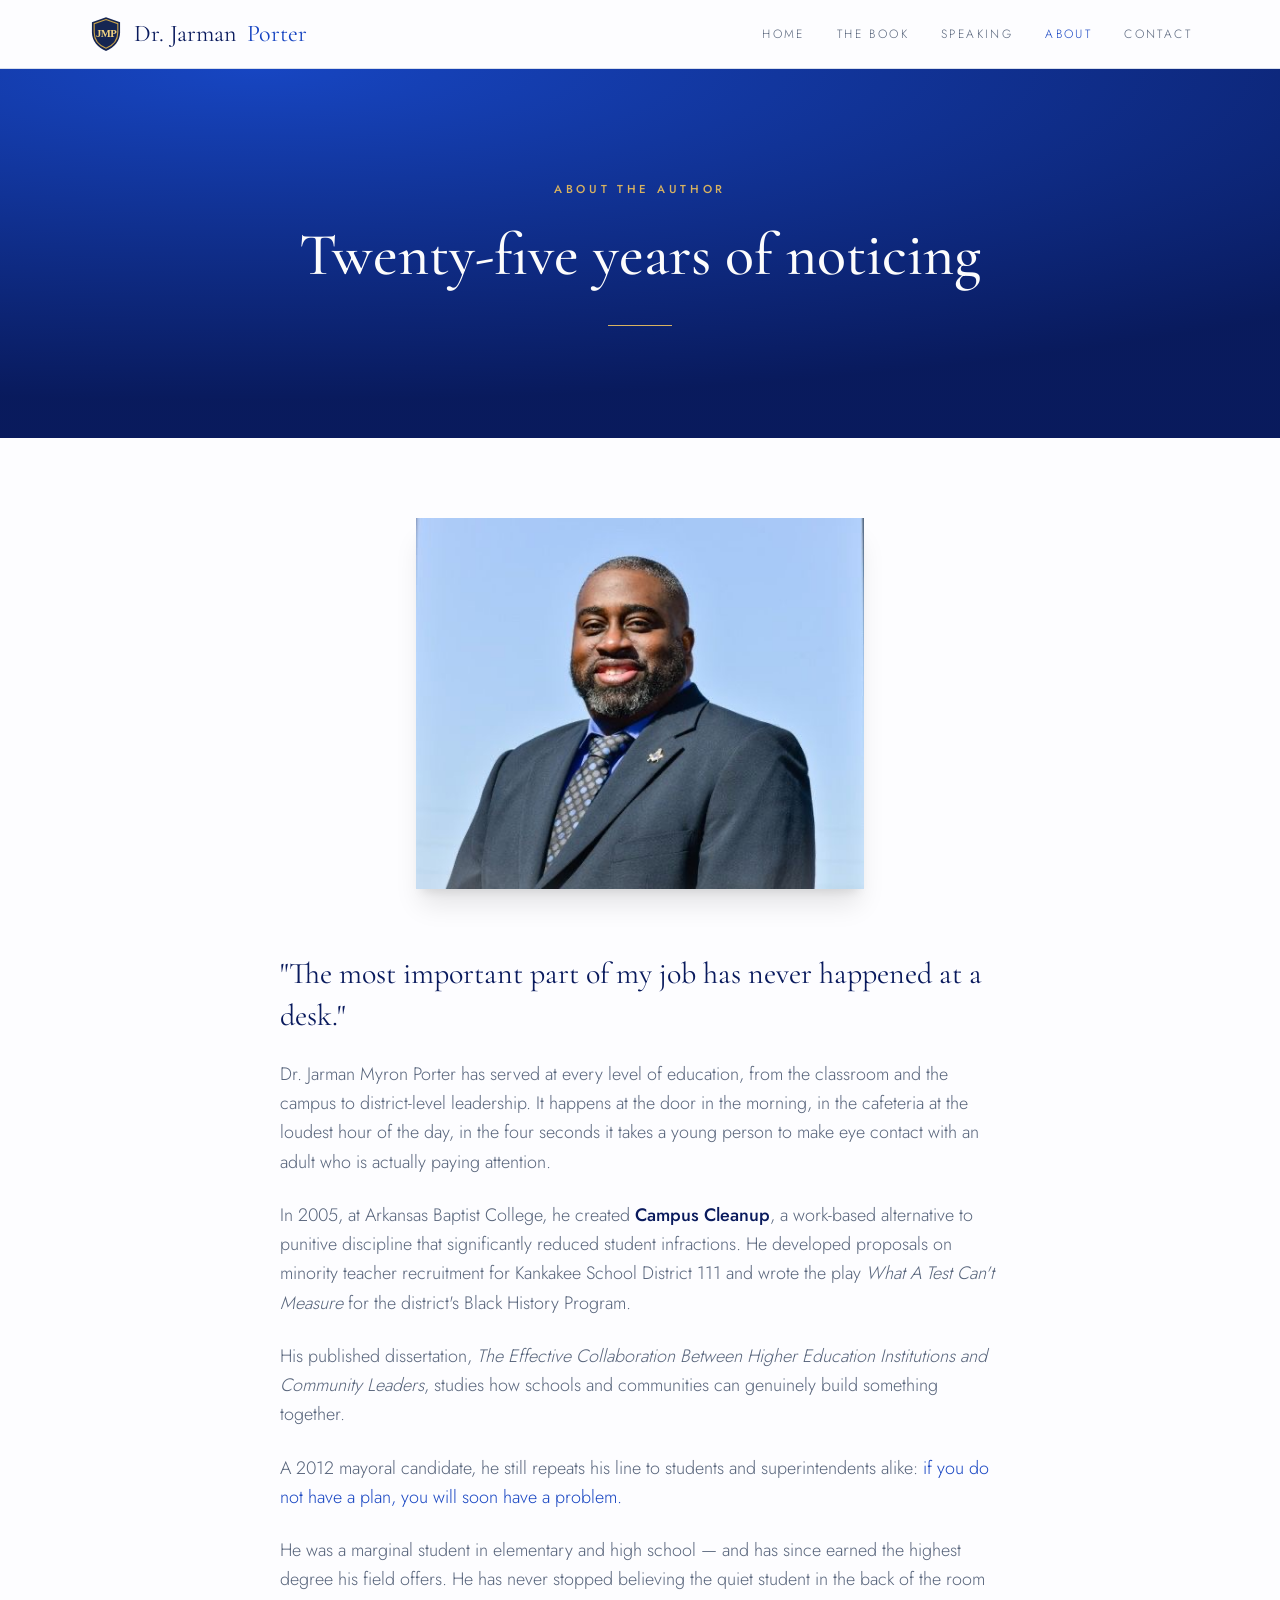
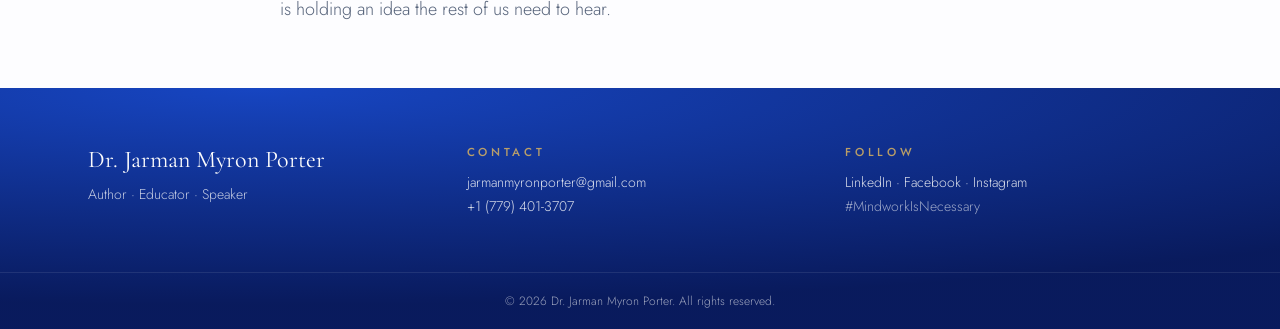
==== commit 1e80ae1d: "Update academic credential and business phone" ====
--- a/about.html
+++ b/about.html
@@ -1 +1 @@
-<!DOCTYPE html><html lang="en"><head><meta charSet="utf-8"/><meta name="viewport" content="width=device-width, initial-scale=1"/><link rel="stylesheet" href="assets/styles.css" data-precedence="default"/><link rel="stylesheet" href="assets/styles.css" data-tanstack-router-dev-styles="true" data-precedence="default"/><title>About Dr. Jarman Myron Porter — Educator &amp; Author</title><meta name="author" content="Dr. Jarman Myron Porter"/><meta property="og:type" content="website"/><meta name="twitter:card" content="summary_large_image"/><meta name="description" content="Twenty-five years inside schools, from the classroom to district leadership."/><meta property="og:title" content="About Dr. Jarman Myron Porter"/><meta property="og:description" content="Twenty-five years inside schools, noticing what matters."/><link rel="icon" href="assets/logo.svg" type="image/svg+xml"/></head><body><header class="sticky top-0 z-50 border-b bg-background/90 backdrop-blur"><div class="mx-auto flex max-w-6xl items-center justify-between px-6 py-4"><a class="site-brand font-display text-2xl text-royal-deep" href="index.html"><img class="site-brand__mark" src="assets/logo.svg" alt="" width="36" height="36"/>Dr. Jarman <span class="text-primary">Porter</span></a><nav class="hidden gap-8 md:flex"><a class="text-xs uppercase tracking-[0.2em] text-muted-foreground hover:text-primary" href="index.html">Home</a><a class="text-xs uppercase tracking-[0.2em] text-muted-foreground hover:text-primary" href="book.html">The Book</a><a class="text-xs uppercase tracking-[0.2em] text-muted-foreground hover:text-primary" href="speaking.html">Speaking</a><a class="text-xs uppercase tracking-[0.2em] text-muted-foreground hover:text-primary text-primary" href="about.html" data-status="active" aria-current="page">About</a><a class="text-xs uppercase tracking-[0.2em] text-muted-foreground hover:text-primary" href="contact.html">Contact</a></nav><button class="md:hidden text-xs uppercase tracking-[0.2em] text-primary" aria-label="Menu">Menu</button></div></header><main><section class="royal-panel"><div class="mx-auto max-w-4xl px-6 py-20 text-center md:py-28"><p class="eyebrow">About the Author</p><h1 class="mt-5 text-5xl leading-tight md:text-6xl">Twenty-five years of noticing</h1><div class="gold-rule mx-auto mt-8"></div></div></section><div class="mx-auto max-w-3xl px-6 pt-20"><img src="assets/dr-jarman-porter-portrait.jpg" alt="Dr. Jarman Myron Porter" width="480" height="400" loading="lazy" class="mx-auto w-full max-w-md shadow-xl"/></div><article class="mx-auto max-w-3xl space-y-6 px-6 py-16 text-lg leading-relaxed text-muted-foreground"><p class="font-display text-3xl leading-snug text-royal-deep">&quot;The most important part of my job has never happened at a desk.&quot;</p><p>Dr. Jarman Myron Porter has served at every level of education, from the classroom and the campus to district-level leadership. It happens at the door in the morning, in the cafeteria at the loudest hour of the day, in the four seconds it takes a young person to make eye contact with an adult who is actually paying attention.</p><p>In 2005, at Arkansas Baptist College, he created <strong class="text-royal-deep font-medium">Campus Cleanup</strong>, a work-based alternative to punitive discipline that significantly reduced student infractions. He developed proposals on minority teacher recruitment for Kankakee School District 111 and wrote the play <em>What A Test Can&#x27;t Measure</em> for the district&#x27;s Black History Program.</p><p>His published dissertation, <em>The Effective Collaboration Between Higher Education Institutions and Community Leaders</em>, studies how schools and communities can genuinely build something together.</p><p>A 2012 mayoral candidate, he still repeats his line to students and superintendents alike: <span class="text-primary">if you do not have a plan, you will soon have a problem.</span></p><p>He was a marginal student in elementary and high school — and has since earned the highest degree his field offers. He has never stopped believing the quiet student in the back of the room is holding an idea the rest of us need to hear.</p></article></main><footer class="royal-panel"><div class="mx-auto grid max-w-6xl gap-8 px-6 py-14 md:grid-cols-3"><div><p class="font-display text-2xl">Dr. Jarman Myron Porter</p><p class="mt-2 text-sm opacity-75">Author · Educator · Speaker</p></div><div class="text-sm opacity-85 space-y-1"><p class="eyebrow mb-3">Contact</p><a href="mailto:jarmanmyronporter@gmail.com" class="block hover:text-gold">jarmanmyronporter@gmail.com</a><a href="tel:8153474839" class="block hover:text-gold">815-347-4839</a></div><div class="text-sm opacity-85 space-y-1"><p class="eyebrow mb-3">Follow</p><p>LinkedIn · Facebook · Instagram</p><p class="opacity-70">#MindworkIsNecessary</p></div></div><p class="border-t border-primary-foreground/15 py-5 text-center text-xs opacity-60">© 2026 Dr. Jarman Myron Porter. All rights reserved.</p></footer></body></html>+<!DOCTYPE html><html lang="en"><head><meta charSet="utf-8"/><meta name="viewport" content="width=device-width, initial-scale=1"/><link rel="stylesheet" href="assets/styles.css?v=20261103-mobile-nav" data-precedence="default"/><title>About Dr. Jarman Myron Porter — Educator &amp; Author</title><meta name="author" content="Dr. Jarman Myron Porter"/><meta property="og:type" content="website"/><meta name="twitter:card" content="summary_large_image"/><meta name="description" content="Twenty-five years inside schools, from the classroom to district leadership."/><meta property="og:title" content="About Dr. Jarman Myron Porter"/><meta property="og:description" content="Twenty-five years inside schools, noticing what matters."/><link rel="icon" href="assets/logo.svg" type="image/svg+xml"/><script src="assets/navigation.js?v=20261103-mobile-nav" defer></script></head><body><header class="sticky top-0 z-50 border-b bg-background/90 backdrop-blur"><div class="mx-auto flex max-w-6xl items-center justify-between px-6 py-4"><a class="site-brand font-display text-2xl text-royal-deep" href="index.html"><img class="site-brand__mark" src="assets/logo.svg" alt="" width="36" height="36"/>Dr. Jarman <span class="text-primary">Porter</span></a><nav class="desktop-navigation hidden gap-8 md:flex" aria-label="Primary navigation"><a class="text-xs uppercase tracking-[0.2em] text-muted-foreground hover:text-primary" href="index.html">Home</a><a class="text-xs uppercase tracking-[0.2em] text-muted-foreground hover:text-primary" href="book.html">The Book</a><a class="text-xs uppercase tracking-[0.2em] text-muted-foreground hover:text-primary" href="speaking.html">Speaking</a><a class="text-xs uppercase tracking-[0.2em] text-muted-foreground hover:text-primary text-primary" href="about.html" data-status="active" aria-current="page">About</a><a class="text-xs uppercase tracking-[0.2em] text-muted-foreground hover:text-primary" href="contact.html">Contact</a></nav><button class="mobile-menu-toggle md:hidden" type="button" aria-label="Open navigation" aria-expanded="false" aria-controls="mobile-navigation"><span class="mobile-menu-icon" aria-hidden="true"></span></button></div><nav id="mobile-navigation" class="mobile-navigation" aria-label="Mobile navigation" data-open="false" hidden></nav></header><main><section class="royal-panel"><div class="mx-auto max-w-4xl px-6 py-20 text-center md:py-28"><p class="eyebrow">About the Author</p><h1 class="mt-5 text-5xl leading-tight md:text-6xl">Twenty-five years of noticing</h1><div class="gold-rule mx-auto mt-8"></div></div></section><div class="mx-auto max-w-3xl px-6 pt-20"><img src="assets/dr-jarman-porter-portrait.jpg" alt="Dr. Jarman Myron Porter" width="480" height="400" loading="lazy" class="mx-auto w-full max-w-md shadow-xl"/></div><article class="mx-auto max-w-3xl space-y-6 px-6 py-16 text-lg leading-relaxed text-muted-foreground"><p class="font-display text-3xl leading-snug text-royal-deep">&quot;The most important part of my job has never happened at a desk.&quot;</p><p>Dr. Jarman Myron Porter has served at every level of education, from the classroom and the campus to district-level leadership. It happens at the door in the morning, in the cafeteria at the loudest hour of the day, in the four seconds it takes a young person to make eye contact with an adult who is actually paying attention.</p><p>In 2005, at Arkansas Baptist College, he created <strong class="text-royal-deep font-medium">Campus Cleanup</strong>, a work-based alternative to punitive discipline that significantly reduced student infractions. He developed proposals on minority teacher recruitment for Kankakee School District 111 and wrote the play <em>What A Test Can&#x27;t Measure</em> for the district&#x27;s Black History Program.</p><p>His published dissertation, <em>The Effective Collaboration Between Higher Education Institutions and Community Leaders</em>, studies how schools and communities can genuinely build something together.</p><p>A 2012 mayoral candidate, he still repeats his line to students and superintendents alike: <span class="text-primary">if you do not have a plan, you will soon have a problem.</span></p><p>He was a marginal student in elementary and high school — and has since earned the highest degree his field offers. He has never stopped believing the quiet student in the back of the room is holding an idea the rest of us need to hear.</p></article></main><footer class="royal-panel"><div class="mx-auto grid max-w-6xl gap-8 px-6 py-14 md:grid-cols-3"><div><p class="font-display text-2xl">Dr. Jarman Myron Porter</p><p class="mt-2 text-sm opacity-75">Author · Educator · Speaker</p></div><div class="text-sm opacity-85 space-y-1"><p class="eyebrow mb-3">Contact</p><a href="mailto:jarmanmyronporter@gmail.com" class="block hover:text-gold">jarmanmyronporter@gmail.com</a><a href="tel:+17794013707" class="block hover:text-gold">+1 (779) 401-3707</a></div><div class="text-sm opacity-85 space-y-1"><p class="eyebrow mb-3">Follow</p><p>LinkedIn · Facebook · Instagram</p><p class="opacity-70">#MindworkIsNecessary</p></div></div><p class="border-t border-primary-foreground/15 py-5 text-center text-xs opacity-60">© 2026 Dr. Jarman Myron Porter. All rights reserved.</p></footer></body></html>
--- a/assets/styles.css
+++ b/assets/styles.css
@@ -4046,3 +4046,110 @@
     height: 2rem;
   }
 }
+
+.mobile-menu-toggle {
+  display: inline-flex;
+  width: 2.75rem;
+  height: 2.75rem;
+  align-items: center;
+  justify-content: center;
+  border: 1px solid color-mix(in srgb, var(--primary) 35%, transparent);
+  border-radius: 999px;
+  color: var(--primary);
+  transition: background-color 160ms ease, color 160ms ease;
+}
+
+.mobile-menu-toggle:hover,
+.mobile-menu-toggle:focus-visible {
+  background: var(--primary);
+  color: var(--primary-foreground);
+  outline: none;
+}
+
+.mobile-menu-icon,
+.mobile-menu-icon::before,
+.mobile-menu-icon::after {
+  display: block;
+  width: 1.15rem;
+  height: 2px;
+  background: currentColor;
+  transition: transform 180ms ease, opacity 180ms ease;
+}
+
+.mobile-menu-icon {
+  position: relative;
+}
+
+.mobile-menu-icon::before,
+.mobile-menu-icon::after {
+  position: absolute;
+  left: 0;
+  content: "";
+}
+
+.mobile-menu-icon::before {
+  transform: translateY(-0.36rem);
+}
+
+.mobile-menu-icon::after {
+  transform: translateY(0.36rem);
+}
+
+.mobile-menu-toggle[aria-expanded="true"] .mobile-menu-icon {
+  background: transparent;
+}
+
+.mobile-menu-toggle[aria-expanded="true"] .mobile-menu-icon::before {
+  transform: rotate(45deg);
+}
+
+.mobile-menu-toggle[aria-expanded="true"] .mobile-menu-icon::after {
+  transform: rotate(-45deg);
+}
+
+.mobile-navigation {
+  border-top: 1px solid var(--border);
+  background: color-mix(in srgb, var(--background) 96%, transparent);
+  padding: 0.5rem 1.5rem 1rem;
+  box-shadow: 0 14px 24px rgb(21 37 82 / 0.08);
+}
+
+.mobile-navigation[data-open="true"] {
+  display: flex;
+  flex-direction: column;
+}
+
+.mobile-navigation__link {
+  display: flex;
+  min-height: 3rem;
+  align-items: center;
+  border-bottom: 1px solid var(--border);
+  color: var(--muted-foreground);
+  font-size: 0.78rem;
+  letter-spacing: 0.18em;
+  text-transform: uppercase;
+}
+
+.mobile-navigation__link:last-child {
+  border-bottom: 0;
+}
+
+.mobile-navigation__link:hover,
+.mobile-navigation__link:focus-visible,
+.mobile-navigation__link[aria-current="page"] {
+  color: var(--primary);
+}
+
+@media (min-width: 768px) {
+  .mobile-menu-toggle,
+  .mobile-navigation {
+    display: none !important;
+  }
+}
+
+@media (max-width: 420px) {
+  .site-brand {
+    gap: 0.45rem;
+    font-size: 1.2rem;
+  }
+}
